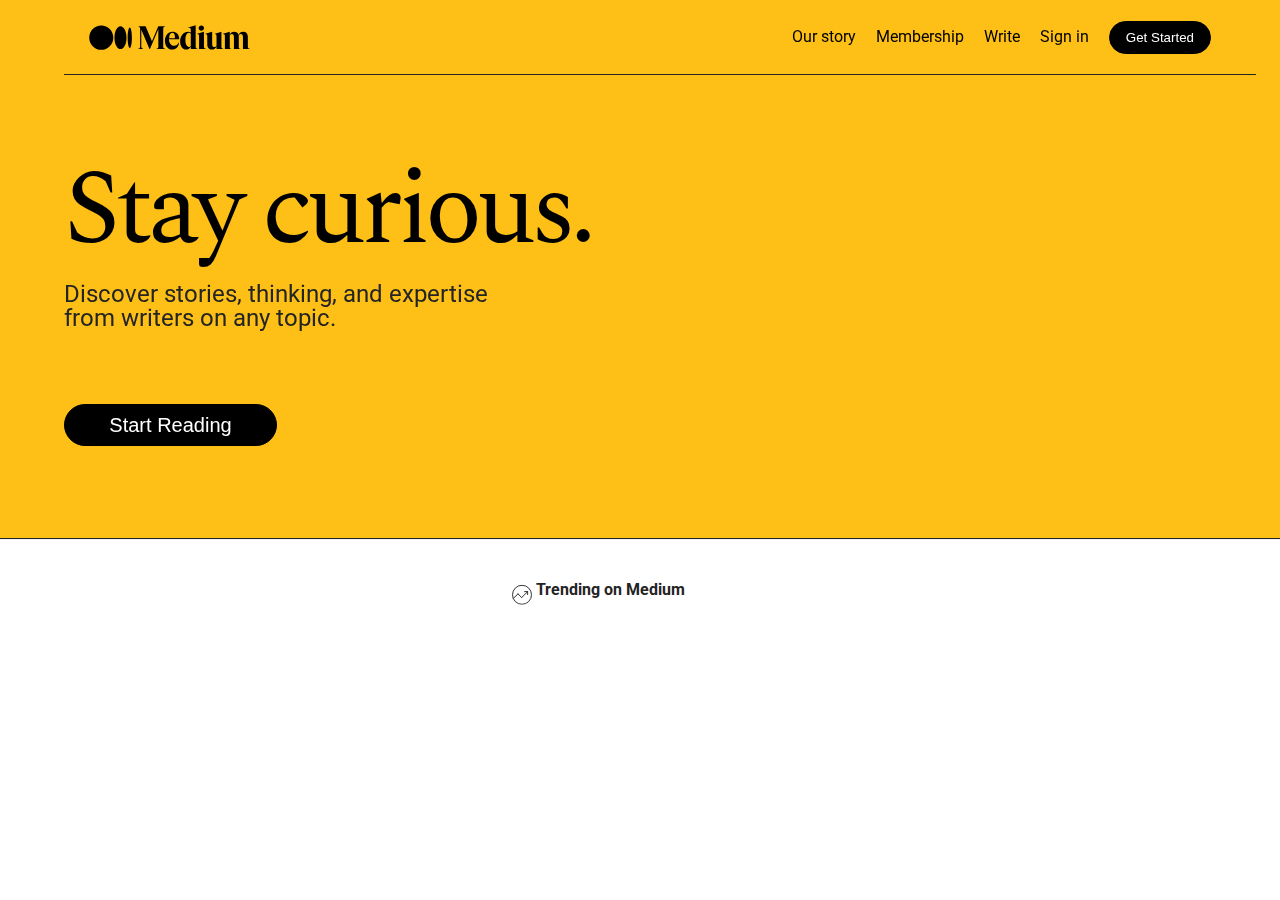
==== index.html @ 8b62f2e5 "first commit" ====
<!DOCTYPE html>
<html lang="en">
  <head>
    <meta charset="UTF-8" />
    <meta name="viewport" content="width=device-width, initial-scale=1.0" />
    <title>Medium. Where good ideas find you.</title>
    <meta
      data-rh="true"
      name="description"
      content="Medium is an open platform where readers find dynamic thinking, and where expert and undiscovered voices can share their writing on any topic."
    />
    <link rel="stylesheet" href="./base_di_partenza/assets/css/reset.css" />
    <link rel="preconnect" href="https://fonts.googleapis.com" />
    <link rel="preconnect" href="https://fonts.gstatic.com" crossorigin />
    <link
      href="https://fonts.googleapis.com/css2?family=Roboto:wght@100;300;400;700;900&family=Spectral:wght@300;400;700&display=swap"
      rel="stylesheet"
    />
    <link rel="stylesheet" href="./base_di_partenza/assets/css/style.css" />
  </head>
  <body>
    <!--Div per header e main -->
    <div class="yBg flex columnDirection">
      <!--Div per header-->
      <div class="bodyMargin">
        <div class="headerSpacing bodySpacing flex bordBottom sticky">
          <!--Div per logo-->
          <div>
            <img class="logoHeight" src="./base_di_partenza/assets/imgs/svg/logo.svg" alt="Medium logo" />
          </div>
          <div class="headerCenterSpacing"></div>
          <!--Div per navbar e bottone-->
          <div class="rowDirection endDirection alignCenter">
            <span><a href="#">Our story</a></span>
            <span><a href="#">Membership</a></span>
            <span><a href="#">Write</a></span>
            <span><a href="#">Sign in</a></span>
          </div>
          <div class="rowDirection endDirection alignCenter">
            <a href="#"><button>Get Started</button></a>
          </div>
        </div>
      </div>
      <!--Div per main-->
      <div class="bordBottom">
        <div class="bodyMargin">
          <div class="mainPart flex rowDirection mainBlockSize">
            <!--Div per blocco sx-->
            <div class="headercover"></div>
            <div>
              <h1 class="fontSpectral h1FS">Stay curious.</h1>
            </div>
            <span class="h3Span"
              ><h3 class="h3FS">Discover stories, thinking, and expertise from writers on any topic.</h3></span
            >
            <div><button class="mainButton">Start Reading</button></div>
            <!--Div per blocco Matrix-->
            <div class="matrix">
              <svg
                xmlns="http://www.w3.org/2000/svg"
                viewBox="0 0 585 462"
                width="585"
                height="462"
                preserveAspectRatio="xMidYMid meet"
                style="width: 100%; height: 100%; transform: translate3d(0px, 0px, 0px); content-visibility: visible"
              ></svg>
            </div>
          </div>
        </div>
      </div>
    </div>

    <!--Div per top articoli, lista articoli e footer aside-->
    <div class="flex columnDirection">
      <!--Div per top articoli-->
      <div class="lightBordBottom"></div>
      <div class="bodyMargin justifyCenter bodySpacing">
        <div class="trendingArticles">
          <div class="flex">
            <svg width="28" height="29" viewBox="0 0 28 29" fill="none" class="middleAlign">
              <path fill="#fff" d="M0 .8h28v28H0z"></path>
              <g opacity="0.8" clip-path="url(#trending_svg__clip0)">
                <path fill="#fff" d="M4 4.8h20v20H4z"></path>
                <circle cx="14" cy="14.79" r="9.5" stroke="#000"></circle>
                <path
                  d="M5.46 18.36l4.47-4.48M9.97 13.87l3.67 3.66M13.67 17.53l5.1-5.09M16.62 11.6h3M19.62 11.6v3"
                  stroke="#000"
                  stroke-linecap="round"
                ></path>
              </g>
              <defs>
                <clipPath id="trending_svg__clip0">
                  <path fill="#fff" transform="translate(4 4.8)" d="M0 0h20v20H0z"></path>
                </clipPath>
              </defs>
            </svg>
            <h4 class="middleAlign h4Trending">Trending on Medium</h4>
          </div>
          <!--Trending articles-->
          <div></div>
        </div>
      </div>
      <!--Div per lista articoli-->
      <div></div>
      <!--Div per footer aside-->
      <div></div>
    </div>
  </body>
</html>
---- base_di_partenza/assets/css/style.css ----
* {
  box-sizing: border-box;
}

body {
  font-family: "Roboto", sans-serif;
}

.fontSpectral {
  font-family: "Spectral", serif;
}

.flex {
  display: flex;
}

.yBg {
  background-color: #fec016;
}

.bordBottom {
  border-bottom: 1px solid #242424;
}

.lightBordBottom {
  border-bottom: 1px solid #f2f2f2;
}

.logoHeight {
  height: 25px;
}

.headerSpacing {
  height: 75px;
  padding: 25px;
}

.bodySpacing {
  max-width: 1192px;
  width: 100%;
}

.bodyMargin {
  padding: 0 64px;
}
.columnDirection {
  flex-direction: column;
}

.rowDirection {
  display: flex;
  flex-direction: row;
}

.justifyCenter {
  display: flex;
  justify-content: center;
}

.endDirection {
  justify-content: flex-end;
}

.alignCenter {
  align-items: center;
}

.headerCenterSpacing {
  flex: 1 0 auto;
}

a {
  text-decoration: none;
  display: inline-block;
  margin-right: 20px;
  color: black;
}

a:visited {
  text-decoration: none;
}

a:hover {
  cursor: pointer;
}

button {
  text-align: center;
  border-radius: 99em;
  border: 1px solid black;
  background-color: black;
  color: white;
  padding: 8px 16px;
}

button:hover {
  cursor: pointer;
}

.sticky {
  position: fixed;
  top: 0;
  width: 100%;
}

.mainPart {
  position: relative;
  overflow: hidden;
  display: block;
}

.headercover {
  height: 75px;
  display: block;
}

.matrix {
  position: absolute;
  right: 0;
}

.h1FS {
  font-size: 106px;
  line-height: 95px;
  letter-spacing: -0.05em;
  margin-block-start: 0.83em;
}

.h3FS {
  font-size: 24px;
  line-height: 24px;
  color: #242424;
  margin-block-start: 1em;
  margin-block-end: 1em;
}

.h3Span {
  width: 80%;
  margin-bottom: 50px;
  display: block;
}

.mainButton {
  font-size: 20px;
  width: 213px;
  padding: 8px 20px;
  line-height: 24px;
  text-align: center;
  text-decoration: none;
  border: 1px solid black;
  background-color: black;
  color: white;
  font-weight: 400;
}

.mainBlockSize {
  width: 550px;
  flex-direction: column;
  padding-bottom: 92px;
  display: flex;
}

.trendingArticles {
  padding-top: 40px;
  padding-bottom: 16px;
}

.h4Trending {
  letter-spacing: 0;
  font-weight: 700;
  font-size: 16px;
  color: #242424;
  line-height: 20px;
}

.middleAlign {
  vertical-align: middle;
}
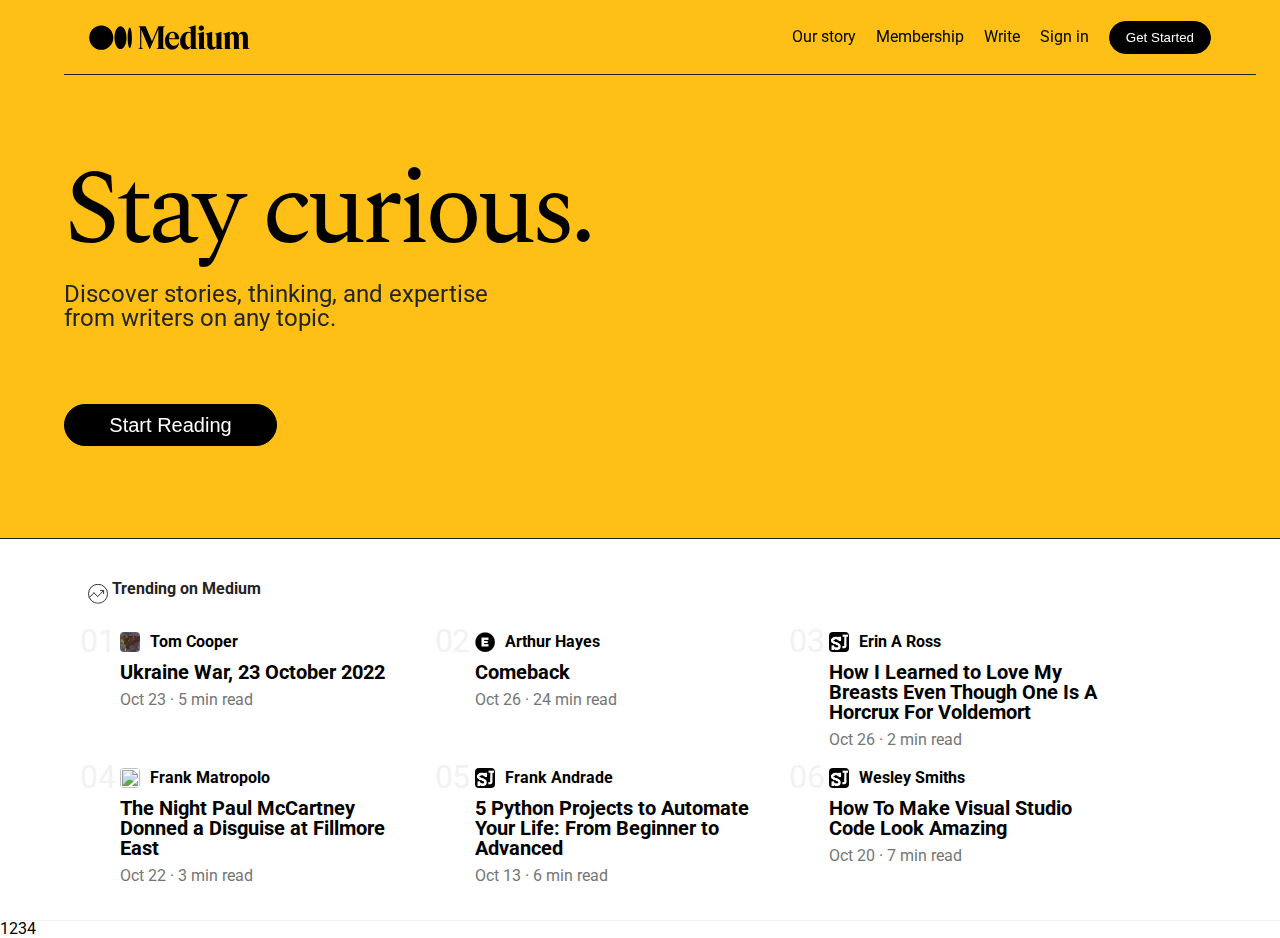
==== commit 7832f9f3: "Trending section" ====
--- a/index.html
+++ b/index.html
@@ -73,37 +73,183 @@
     <!--Div per top articoli, lista articoli e footer aside-->
     <div class="flex columnDirection">
       <!--Div per top articoli-->
-      <div class="lightBordBottom"></div>
-      <div class="bodyMargin justifyCenter bodySpacing">
-        <div class="trendingArticles">
-          <div class="flex">
-            <svg width="28" height="29" viewBox="0 0 28 29" fill="none" class="middleAlign">
-              <path fill="#fff" d="M0 .8h28v28H0z"></path>
-              <g opacity="0.8" clip-path="url(#trending_svg__clip0)">
-                <path fill="#fff" d="M4 4.8h20v20H4z"></path>
-                <circle cx="14" cy="14.79" r="9.5" stroke="#000"></circle>
-                <path
-                  d="M5.46 18.36l4.47-4.48M9.97 13.87l3.67 3.66M13.67 17.53l5.1-5.09M16.62 11.6h3M19.62 11.6v3"
-                  stroke="#000"
-                  stroke-linecap="round"
-                ></path>
-              </g>
-              <defs>
-                <clipPath id="trending_svg__clip0">
-                  <path fill="#fff" transform="translate(4 4.8)" d="M0 0h20v20H0z"></path>
-                </clipPath>
-              </defs>
-            </svg>
-            <h4 class="middleAlign h4Trending">Trending on Medium</h4>
-          </div>
-          <!--Trending articles-->
-          <div></div>
+      <div class="lightBordBottom">
+        <div class="bodyMargin justifyCenter bodySpacing">
+          <div class="trendingArticles">
+            <div class="flex">
+              <div class="rowDirection middleAlign">
+                <div class="trendingLogoMargin">
+                  <svg width="28" height="29" viewBox="0 0 28 29" fill="none">
+                    <path fill="#fff" d="M0 .8h28v28H0z"></path>
+                    <g opacity="0.8" clip-path="url(#trending_svg__clip0)">
+                      <path fill="#fff" d="M4 4.8h20v20H4z"></path>
+                      <circle cx="14" cy="14.79" r="9.5" stroke="#000"></circle>
+                      <path
+                        d="M5.46 18.36l4.47-4.48M9.97 13.87l3.67 3.66M13.67 17.53l5.1-5.09M16.62 11.6h3M19.62 11.6v3"
+                        stroke="#000"
+                        stroke-linecap="round"
+                      ></path>
+                    </g>
+                    <defs>
+                      <clipPath id="trending_svg__clip0">
+                        <path fill="#fff" transform="translate(4 4.8)" d="M0 0h20v20H0z"></path>
+                      </clipPath>
+                    </defs>
+                  </svg>
+                </div>
+                <div>
+                  <h4 class="middleAlign h4Trending">Trending on Medium</h4>
+                </div>
+              </div>
+            </div>
+            <!--Trending articles-->
+            <div class="flex">
+              <div class="rowDirection wrapArticles spaceBetDir">
+                <div class="mainArticleMaxWidth">
+                  <div class="mw">
+                    <div class="trendArtBord flex rowDirection">
+                      <div class="tad">
+                        <div class="snl">
+                          <span class="trendspannum">01</span>
+                        </div>
+                      </div>
+                      <div class="flex">
+                        <div class="columnDirection mw flex">
+                          <div class="flex middleItems">
+                            <img src="./base_di_partenza/assets/imgs/image01.jpeg" alt="" class="thumbnail" />
+                            <div class="username"><h6>Tom Cooper</h6></div>
+                          </div>
+                          <div class="mainTitleArticle">Ukraine War, 23 October 2022</div>
+                          <div class="dateOfRelease"><p>Oct 23 &#183; 5 min read</p></div>
+                        </div>
+                      </div>
+                    </div>
+                  </div>
+                </div>
+                <div class="mainArticleMaxWidth">
+                  <div class="mw">
+                    <div class="trendArtBord flex rowDirection">
+                      <div class="tad">
+                        <div class="snl">
+                          <span class="trendspannum">02</span>
+                        </div>
+                      </div>
+                      <div class="flex">
+                        <div class="columnDirection mw flex">
+                          <div class="flex middleItems">
+                            <img src="./base_di_partenza/assets/imgs/image02.png" alt="" class="thumbnail" />
+                            <div class="username"><h6>Arthur Hayes</h6></div>
+                          </div>
+                          <div class="mainTitleArticle">Comeback</div>
+                          <div class="dateOfRelease"><p>Oct 26 &#183; 24 min read</p></div>
+                        </div>
+                      </div>
+                    </div>
+                  </div>
+                </div>
+                <div class="mainArticleMaxWidth">
+                  <div class="mw">
+                    <div class="trendArtBord flex rowDirection">
+                      <div class="tad">
+                        <div class="snl">
+                          <span class="trendspannum">03</span>
+                        </div>
+                      </div>
+                      <div class="flex">
+                        <div class="columnDirection mw flex">
+                          <div class="flex middleItems">
+                            <img src="./base_di_partenza/assets/imgs/image03.jpeg" alt="" class="thumbnail" />
+                            <div class="username"><h6>Erin A Ross</h6></div>
+                          </div>
+                          <div class="mainTitleArticle">
+                            How I Learned to Love My Breasts Even Though One Is A Horcrux For Voldemort
+                          </div>
+                          <div class="dateOfRelease"><p>Oct 26 &#183; 2 min read</p></div>
+                        </div>
+                      </div>
+                    </div>
+                  </div>
+                </div>
+                <div class="mainArticleMaxWidth">
+                  <div class="mw">
+                    <div class="trendArtBord flex rowDirection">
+                      <div class="tad">
+                        <div class="snl">
+                          <span class="trendspannum">04</span>
+                        </div>
+                      </div>
+                      <div class="flex">
+                        <div class="columnDirection mw flex">
+                          <div class="flex middleItems">
+                            <img src="./base_di_partenza/assets/imgs/image04.jpeg" alt="" class="thumbnail" />
+                            <div class="username"><h6>Frank Matropolo</h6></div>
+                          </div>
+                          <div class="mainTitleArticle">
+                            The Night Paul McCartney Donned a Disguise at Fillmore East
+                          </div>
+                          <div class="dateOfRelease"><p>Oct 22 &#183; 3 min read</p></div>
+                        </div>
+                      </div>
+                    </div>
+                  </div>
+                </div>
+                <div class="mainArticleMaxWidth">
+                  <div class="mw">
+                    <div class="trendArtBord flex rowDirection">
+                      <div class="tad">
+                        <div class="snl">
+                          <span class="trendspannum">05</span>
+                        </div>
+                      </div>
+                      <div class="flex">
+                        <div class="columnDirection mw flex">
+                          <div class="flex middleItems">
+                            <img src="./base_di_partenza/assets/imgs/image03.jpeg" alt="" class="thumbnail" />
+                            <div class="username"><h6>Frank Andrade</h6></div>
+                          </div>
+                          <div class="mainTitleArticle">
+                            5 Python Projects to Automate Your Life: From Beginner to Advanced
+                          </div>
+                          <div class="dateOfRelease"><p>Oct 13 &#183; 6 min read</p></div>
+                        </div>
+                      </div>
+                    </div>
+                  </div>
+                </div>
+                <div class="mainArticleMaxWidth">
+                  <div class="mw">
+                    <div class="trendArtBord flex rowDirection">
+                      <div class="tad">
+                        <div class="snl">
+                          <span class="trendspannum">06</span>
+                        </div>
+                      </div>
+                      <div class="flex">
+                        <div class="columnDirection mw flex">
+                          <div class="flex middleItems">
+                            <img src="./base_di_partenza/assets/imgs/image03.jpeg" alt="" class="thumbnail" />
+                            <div class="username"><h6>Wesley Smiths</h6></div>
+                          </div>
+                          <div class="mainTitleArticle">How To Make Visual Studio Code Look Amazing</div>
+                          <div class="dateOfRelease"><p>Oct 20 &#183; 7 min read</p></div>
+                        </div>
+                      </div>
+                    </div>
+                  </div>
+                </div>
+              </div>
+            </div>
+          </div>
         </div>
       </div>
       <!--Div per lista articoli-->
-      <div></div>
-      <!--Div per footer aside-->
-      <div></div>
+      <div class="flex">
+        <div class="rowDirection">
+          <div>12</div>
+          <!--Div per footer aside-->
+          <div>34</div>
+        </div>
+      </div>
     </div>
   </body>
 </html>
--- a/base_di_partenza/assets/css/style.css
+++ b/base_di_partenza/assets/css/style.css
@@ -40,6 +40,51 @@
   width: 100%;
 }
 
+.mw {
+  width: 100%;
+}
+
+.trendArtBord {
+  padding-inline: 16px;
+  flex-grow: 0;
+}
+
+.tad {
+  margin-bottom: 24px;
+  align-items: flex-start;
+  display: flex;
+  height: 100%;
+  width: 40px;
+  margin-bottom: 24px;
+}
+
+.mw33 {
+  max-width: 33.33%;
+}
+
+.thumbnail {
+  width: 20px;
+  height: 20px;
+  border-radius: 4px;
+  vertical-align: middle;
+  aspect-ratio: 20 / 20;
+}
+
+.snl {
+  width: 40px;
+  flex: 0 0 auto;
+  position: relative;
+  top: -10px;
+  margin-right: 16px;
+}
+
+.trendspannum {
+  color: #f2f2f2;
+  letter-spacing: -0.014em;
+  line-height: 38px;
+  font-size: 32px;
+}
+
 .bodyMargin {
   padding: 0 64px;
 }
@@ -50,6 +95,10 @@
 .rowDirection {
   display: flex;
   flex-direction: row;
+}
+
+.spaceBetDir {
+  justify-content: space-between;
 }
 
 .justifyCenter {
@@ -176,3 +225,36 @@
 .middleAlign {
   vertical-align: middle;
 }
+.middleItems {
+  align-items: center;
+}
+
+.username {
+  margin-left: 10px;
+  font-weight: bold;
+}
+
+.mainTitleArticle {
+  font-weight: 700;
+  font-size: 20px;
+  margin-top: 10px;
+  margin-bottom: 10px;
+}
+
+.dateOfRelease {
+  color: #757575;
+}
+
+.wrapArticles {
+  flex-wrap: wrap;
+}
+
+.mainArticleMaxWidth {
+  width: 33.333%;
+  margin-bottom: 20px;
+}
+
+.trendingLogoMargin {
+  margin-left: 20px;
+  margin-block-end: 1.33em;
+}
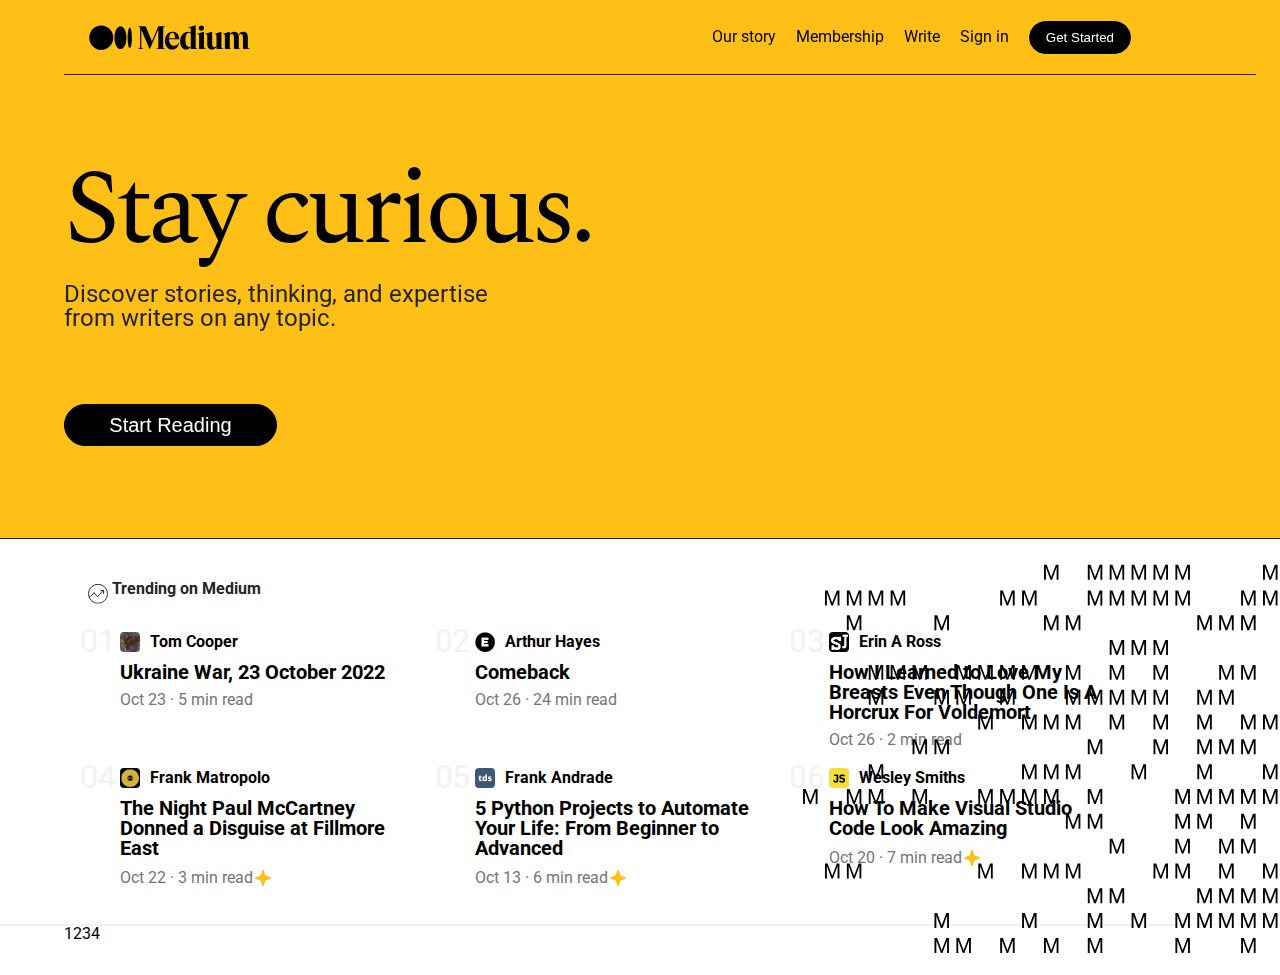
==== commit 1108de98: "upgrade" ====
--- a/index.html
+++ b/index.html
@@ -22,25 +22,28 @@
     <!--Div per header e main -->
     <div class="yBg flex columnDirection">
       <!--Div per header-->
-      <div class="bodyMargin">
-        <div class="headerSpacing bodySpacing flex bordBottom sticky">
+      <div class="bodyMargin flex">
+        <div class="headerSpacing bodySpacing flex bordBottom spaceBetDir sticky">
           <!--Div per logo-->
           <div>
             <img class="logoHeight" src="./base_di_partenza/assets/imgs/svg/logo.svg" alt="Medium logo" />
           </div>
-          <div class="headerCenterSpacing"></div>
+          <!--<div class="headerCenterSpacing"></div>-->
           <!--Div per navbar e bottone-->
-          <div class="rowDirection endDirection alignCenter">
-            <span><a href="#">Our story</a></span>
-            <span><a href="#">Membership</a></span>
-            <span><a href="#">Write</a></span>
-            <span><a href="#">Sign in</a></span>
-          </div>
-          <div class="rowDirection endDirection alignCenter">
-            <a href="#"><button>Get Started</button></a>
+          <div class="flex">
+            <div class="rowDirection endDirection alignCenter">
+              <span><a href="#">Our story</a></span>
+              <span><a href="#">Membership</a></span>
+              <span><a href="#">Write</a></span>
+              <span><a href="#">Sign in</a></span>
+            </div>
+            <div class="rowDirection endDirection alignCenter bmr">
+              <a href="#"><button>Get Started</button></a>
+            </div>
           </div>
         </div>
       </div>
+
       <!--Div per main-->
       <div class="bordBottom">
         <div class="bodyMargin">
@@ -54,17 +57,8031 @@
               ><h3 class="h3FS">Discover stories, thinking, and expertise from writers on any topic.</h3></span
             >
             <div><button class="mainButton">Start Reading</button></div>
-            <!--Div per blocco Matrix-->
-            <div class="matrix">
-              <svg
-                xmlns="http://www.w3.org/2000/svg"
-                viewBox="0 0 585 462"
-                width="585"
-                height="462"
-                preserveAspectRatio="xMidYMid meet"
-                style="width: 100%; height: 100%; transform: translate3d(0px, 0px, 0px); content-visibility: visible"
-              ></svg>
-            </div>
+          </div>
+          <!--Div per blocco Matrix-->
+          <div class="matrix">
+            <svg
+              xmlns="http://www.w3.org/2000/svg"
+              viewBox="0 0 585 462"
+              width="585"
+              height="462"
+              preserveAspectRatio="xMidYMid meet"
+              style="width: 100%; height: 100%; transform: translate3d(0px, 0px, 0px); content-visibility: visible"
+            >
+              <defs>
+                <clipPath id="__lottie_element_3372">
+                  <rect width="585" height="462" x="0" y="0"></rect>
+                </clipPath>
+              </defs>
+              <g clip-path="url(#__lottie_element_3372)">
+                <g
+                  fill="rgb(0,0,0)"
+                  font-size="22"
+                  font-family="Shne"
+                  font-style="normal"
+                  font-weight="normal"
+                  aria-label=" M M M M M M M M M M M M M M
+                    M M M M M M M M M M M M M M M M M M M M M
+                   M M M M M M M M M M M M M M M M M M M M M M M M M
+                    M M M M M M M M M M M M
+                    M M M M M M M M M M M M M M M M M M M
+                    M M M M M M M M M M M M M M M M M M M M M
+                    M M M M M M M M M M M M M M
+                   M M M M M M M M M M M M M M M M M
+                   M M M M M M M M M M M M M M M M M M M
+                    M M M M M M M M M M M M M M M M M M M M M M M
+                   M M M M M M M M M M M M
+                    M M M M M M M M M M M M
+                    M M M M M M M M M M M M M M M M M M M M M
+                    M M M M M M M M M M M
+                    M M M M M M M M M M M M M M M M M
+                    M M M M M M M M M M M M M M M M
+                   "
+                  transform="matrix(1,0,0,1,291,232)"
+                  opacity="1"
+                  style="display: block"
+                >
+                  <g
+                    stroke-linecap="butt"
+                    stroke-linejoin="round"
+                    stroke-miterlimit="4"
+                    transform="matrix(1,0,0,1,-33.238014221191406,-187.70428466796875)"
+                    opacity="0"
+                    style="display: inherit"
+                  >
+                    <g transform="scale(0.22,0.22)">
+                      <g style="display: none"></g>
+                    </g>
+                  </g>
+                  <g
+                    stroke-linecap="butt"
+                    stroke-linejoin="round"
+                    stroke-miterlimit="4"
+                    transform="matrix(1,0,0,1,-28.6619930267334,-187.70428466796875)"
+                    opacity="0"
+                    style="display: inherit"
+                  >
+                    <g transform="scale(0.22,0.22)">
+                      <g transform="matrix(1,0,0,1,0,0)" opacity="1" style="display: block">
+                        <path
+                          d=" M46.82899856567383,0 C46.82899856567383,0 68.98500061035156,-59.518001556396484 68.98500061035156,-59.518001556396484 C68.98500061035156,-59.518001556396484 68.98500061035156,0 68.98500061035156,0 C68.98500061035156,0 77.947998046875,0 77.947998046875,0 C77.947998046875,0 77.947998046875,-72.30799865722656 77.947998046875,-72.30799865722656 C77.947998046875,-72.30799865722656 65.15799713134766,-72.30799865722656 65.15799713134766,-72.30799865722656 C65.15799713134766,-72.30799865722656 43.10300064086914,-12.890999794006348 43.10300064086914,-12.890999794006348 C43.10300064086914,-12.890999794006348 21.14900016784668,-72.30799865722656 21.14900016784668,-72.30799865722656 C21.14900016784668,-72.30799865722656 7.955999851226807,-72.30799865722656 7.955999851226807,-72.30799865722656 C7.955999851226807,-72.30799865722656 7.955999851226807,0 7.955999851226807,0 C7.955999851226807,0 17.020000457763672,0 17.020000457763672,0 C17.020000457763672,0 17.020000457763672,-59.518001556396484 17.020000457763672,-59.518001556396484 C17.020000457763672,-59.518001556396484 39.07500076293945,0 39.07500076293945,0 C39.07500076293945,0 46.82899856567383,0 46.82899856567383,0z"
+                        ></path>
+                        <g opacity="1" transform="matrix(1,0,0,1,0,0)"></g>
+                      </g>
+                    </g>
+                  </g>
+                  <g
+                    stroke-linecap="butt"
+                    stroke-linejoin="round"
+                    stroke-miterlimit="4"
+                    transform="matrix(1,0,0,1,-9.940010070800781,-187.70428466796875)"
+                    opacity="0"
+                    style="display: inherit"
+                  >
+                    <g transform="scale(0.22,0.22)">
+                      <g style="display: none"></g>
+                    </g>
+                  </g>
+                  <g
+                    stroke-linecap="butt"
+                    stroke-linejoin="round"
+                    stroke-miterlimit="4"
+                    transform="matrix(1,0,0,1,-5.363988876342773,-187.70428466796875)"
+                    opacity="0"
+                    style="display: inherit"
+                  >
+                    <g transform="scale(0.22,0.22)">
+                      <g transform="matrix(1,0,0,1,0,0)" opacity="1" style="display: block">
+                        <path
+                          d=" M46.82899856567383,0 C46.82899856567383,0 68.98500061035156,-59.518001556396484 68.98500061035156,-59.518001556396484 C68.98500061035156,-59.518001556396484 68.98500061035156,0 68.98500061035156,0 C68.98500061035156,0 77.947998046875,0 77.947998046875,0 C77.947998046875,0 77.947998046875,-72.30799865722656 77.947998046875,-72.30799865722656 C77.947998046875,-72.30799865722656 65.15799713134766,-72.30799865722656 65.15799713134766,-72.30799865722656 C65.15799713134766,-72.30799865722656 43.10300064086914,-12.890999794006348 43.10300064086914,-12.890999794006348 C43.10300064086914,-12.890999794006348 21.14900016784668,-72.30799865722656 21.14900016784668,-72.30799865722656 C21.14900016784668,-72.30799865722656 7.955999851226807,-72.30799865722656 7.955999851226807,-72.30799865722656 C7.955999851226807,-72.30799865722656 7.955999851226807,0 7.955999851226807,0 C7.955999851226807,0 17.020000457763672,0 17.020000457763672,0 C17.020000457763672,0 17.020000457763672,-59.518001556396484 17.020000457763672,-59.518001556396484 C17.020000457763672,-59.518001556396484 39.07500076293945,0 39.07500076293945,0 C39.07500076293945,0 46.82899856567383,0 46.82899856567383,0z"
+                        ></path>
+                        <g opacity="1" transform="matrix(1,0,0,1,0,0)"></g>
+                      </g>
+                    </g>
+                  </g>
+                  <g
+                    stroke-linecap="butt"
+                    stroke-linejoin="round"
+                    stroke-miterlimit="4"
+                    transform="matrix(1,0,0,1,13.357994079589844,-187.70428466796875)"
+                    opacity="0"
+                    style="display: inherit"
+                  >
+                    <g transform="scale(0.22,0.22)">
+                      <g style="display: none"></g>
+                    </g>
+                  </g>
+                  <g
+                    stroke-linecap="butt"
+                    stroke-linejoin="round"
+                    stroke-miterlimit="4"
+                    transform="matrix(1,0,0,1,17.93400001525879,-187.70428466796875)"
+                    opacity="0"
+                    style="display: inherit"
+                  >
+                    <g transform="scale(0.22,0.22)">
+                      <g transform="matrix(1,0,0,1,0,0)" opacity="1" style="display: block">
+                        <path
+                          d=" M46.82899856567383,0 C46.82899856567383,0 68.98500061035156,-59.518001556396484 68.98500061035156,-59.518001556396484 C68.98500061035156,-59.518001556396484 68.98500061035156,0 68.98500061035156,0 C68.98500061035156,0 77.947998046875,0 77.947998046875,0 C77.947998046875,0 77.947998046875,-72.30799865722656 77.947998046875,-72.30799865722656 C77.947998046875,-72.30799865722656 65.15799713134766,-72.30799865722656 65.15799713134766,-72.30799865722656 C65.15799713134766,-72.30799865722656 43.10300064086914,-12.890999794006348 43.10300064086914,-12.890999794006348 C43.10300064086914,-12.890999794006348 21.14900016784668,-72.30799865722656 21.14900016784668,-72.30799865722656 C21.14900016784668,-72.30799865722656 7.955999851226807,-72.30799865722656 7.955999851226807,-72.30799865722656 C7.955999851226807,-72.30799865722656 7.955999851226807,0 7.955999851226807,0 C7.955999851226807,0 17.020000457763672,0 17.020000457763672,0 C17.020000457763672,0 17.020000457763672,-59.518001556396484 17.020000457763672,-59.518001556396484 C17.020000457763672,-59.518001556396484 39.07500076293945,0 39.07500076293945,0 C39.07500076293945,0 46.82899856567383,0 46.82899856567383,0z"
+                        ></path>
+                        <g opacity="1" transform="matrix(1,0,0,1,0,0)"></g>
+                      </g>
+                    </g>
+                  </g>
+                  <g
+                    stroke-linecap="butt"
+                    stroke-linejoin="round"
+                    stroke-miterlimit="4"
+                    transform="matrix(1,0,0,1,36.65599822998047,-187.70428466796875)"
+                    opacity="0"
+                    style="display: inherit"
+                  >
+                    <g transform="scale(0.22,0.22)">
+                      <g style="display: none"></g>
+                    </g>
+                  </g>
+                  <g
+                    stroke-linecap="butt"
+                    stroke-linejoin="round"
+                    stroke-miterlimit="4"
+                    transform="matrix(1,0,0,1,41.23198699951172,-187.70428466796875)"
+                    opacity="1"
+                    style="display: inherit"
+                  >
+                    <g transform="scale(0.22,0.22)">
+                      <g transform="matrix(1,0,0,1,0,0)" opacity="1" style="display: block">
+                        <path
+                          d=" M46.82899856567383,0 C46.82899856567383,0 68.98500061035156,-59.518001556396484 68.98500061035156,-59.518001556396484 C68.98500061035156,-59.518001556396484 68.98500061035156,0 68.98500061035156,0 C68.98500061035156,0 77.947998046875,0 77.947998046875,0 C77.947998046875,0 77.947998046875,-72.30799865722656 77.947998046875,-72.30799865722656 C77.947998046875,-72.30799865722656 65.15799713134766,-72.30799865722656 65.15799713134766,-72.30799865722656 C65.15799713134766,-72.30799865722656 43.10300064086914,-12.890999794006348 43.10300064086914,-12.890999794006348 C43.10300064086914,-12.890999794006348 21.14900016784668,-72.30799865722656 21.14900016784668,-72.30799865722656 C21.14900016784668,-72.30799865722656 7.955999851226807,-72.30799865722656 7.955999851226807,-72.30799865722656 C7.955999851226807,-72.30799865722656 7.955999851226807,0 7.955999851226807,0 C7.955999851226807,0 17.020000457763672,0 17.020000457763672,0 C17.020000457763672,0 17.020000457763672,-59.518001556396484 17.020000457763672,-59.518001556396484 C17.020000457763672,-59.518001556396484 39.07500076293945,0 39.07500076293945,0 C39.07500076293945,0 46.82899856567383,0 46.82899856567383,0z"
+                        ></path>
+                        <g opacity="1" transform="matrix(1,0,0,1,0,0)"></g>
+                      </g>
+                    </g>
+                  </g>
+                  <g
+                    stroke-linecap="butt"
+                    stroke-linejoin="round"
+                    stroke-miterlimit="4"
+                    transform="matrix(1,0,0,1,59.954002380371094,-187.70428466796875)"
+                    opacity="1"
+                    style="display: inherit"
+                  >
+                    <g transform="scale(0.22,0.22)">
+                      <g style="display: none"></g>
+                    </g>
+                  </g>
+                  <g
+                    stroke-linecap="butt"
+                    stroke-linejoin="round"
+                    stroke-miterlimit="4"
+                    transform="matrix(1,0,0,1,64.52999114990234,-187.70428466796875)"
+                    opacity="0"
+                    style="display: inherit"
+                  >
+                    <g transform="scale(0.22,0.22)">
+                      <g transform="matrix(1,0,0,1,0,0)" opacity="1" style="display: block">
+                        <path
+                          d=" M46.82899856567383,0 C46.82899856567383,0 68.98500061035156,-59.518001556396484 68.98500061035156,-59.518001556396484 C68.98500061035156,-59.518001556396484 68.98500061035156,0 68.98500061035156,0 C68.98500061035156,0 77.947998046875,0 77.947998046875,0 C77.947998046875,0 77.947998046875,-72.30799865722656 77.947998046875,-72.30799865722656 C77.947998046875,-72.30799865722656 65.15799713134766,-72.30799865722656 65.15799713134766,-72.30799865722656 C65.15799713134766,-72.30799865722656 43.10300064086914,-12.890999794006348 43.10300064086914,-12.890999794006348 C43.10300064086914,-12.890999794006348 21.14900016784668,-72.30799865722656 21.14900016784668,-72.30799865722656 C21.14900016784668,-72.30799865722656 7.955999851226807,-72.30799865722656 7.955999851226807,-72.30799865722656 C7.955999851226807,-72.30799865722656 7.955999851226807,0 7.955999851226807,0 C7.955999851226807,0 17.020000457763672,0 17.020000457763672,0 C17.020000457763672,0 17.020000457763672,-59.518001556396484 17.020000457763672,-59.518001556396484 C17.020000457763672,-59.518001556396484 39.07500076293945,0 39.07500076293945,0 C39.07500076293945,0 46.82899856567383,0 46.82899856567383,0z"
+                        ></path>
+                        <g opacity="1" transform="matrix(1,0,0,1,0,0)"></g>
+                      </g>
+                    </g>
+                  </g>
+                  <g
+                    stroke-linecap="butt"
+                    stroke-linejoin="round"
+                    stroke-miterlimit="4"
+                    transform="matrix(1,0,0,1,83.25200653076172,-187.70428466796875)"
+                    opacity="0"
+                    style="display: inherit"
+                  >
+                    <g transform="scale(0.22,0.22)">
+                      <g style="display: none"></g>
+                    </g>
+                  </g>
+                  <g
+                    stroke-linecap="butt"
+                    stroke-linejoin="round"
+                    stroke-miterlimit="4"
+                    transform="matrix(1,0,0,1,87.82799530029297,-187.70428466796875)"
+                    opacity="1"
+                    style="display: inherit"
+                  >
+                    <g transform="scale(0.22,0.22)">
+                      <g transform="matrix(1,0,0,1,0,0)" opacity="1" style="display: block">
+                        <path
+                          d=" M46.82899856567383,0 C46.82899856567383,0 68.98500061035156,-59.518001556396484 68.98500061035156,-59.518001556396484 C68.98500061035156,-59.518001556396484 68.98500061035156,0 68.98500061035156,0 C68.98500061035156,0 77.947998046875,0 77.947998046875,0 C77.947998046875,0 77.947998046875,-72.30799865722656 77.947998046875,-72.30799865722656 C77.947998046875,-72.30799865722656 65.15799713134766,-72.30799865722656 65.15799713134766,-72.30799865722656 C65.15799713134766,-72.30799865722656 43.10300064086914,-12.890999794006348 43.10300064086914,-12.890999794006348 C43.10300064086914,-12.890999794006348 21.14900016784668,-72.30799865722656 21.14900016784668,-72.30799865722656 C21.14900016784668,-72.30799865722656 7.955999851226807,-72.30799865722656 7.955999851226807,-72.30799865722656 C7.955999851226807,-72.30799865722656 7.955999851226807,0 7.955999851226807,0 C7.955999851226807,0 17.020000457763672,0 17.020000457763672,0 C17.020000457763672,0 17.020000457763672,-59.518001556396484 17.020000457763672,-59.518001556396484 C17.020000457763672,-59.518001556396484 39.07500076293945,0 39.07500076293945,0 C39.07500076293945,0 46.82899856567383,0 46.82899856567383,0z"
+                        ></path>
+                        <g opacity="1" transform="matrix(1,0,0,1,0,0)"></g>
+                      </g>
+                    </g>
+                  </g>
+                  <g
+                    stroke-linecap="butt"
+                    stroke-linejoin="round"
+                    stroke-miterlimit="4"
+                    transform="matrix(1,0,0,1,106.54999542236328,-187.70428466796875)"
+                    opacity="1"
+                    style="display: inherit"
+                  >
+                    <g transform="scale(0.22,0.22)">
+                      <g style="display: none"></g>
+                    </g>
+                  </g>
+                  <g
+                    stroke-linecap="butt"
+                    stroke-linejoin="round"
+                    stroke-miterlimit="4"
+                    transform="matrix(1,0,0,1,111.1259994506836,-187.70428466796875)"
+                    opacity="1"
+                    style="display: inherit"
+                  >
+                    <g transform="scale(0.22,0.22)">
+                      <g transform="matrix(1,0,0,1,0,0)" opacity="1" style="display: block">
+                        <path
+                          d=" M46.82899856567383,0 C46.82899856567383,0 68.98500061035156,-59.518001556396484 68.98500061035156,-59.518001556396484 C68.98500061035156,-59.518001556396484 68.98500061035156,0 68.98500061035156,0 C68.98500061035156,0 77.947998046875,0 77.947998046875,0 C77.947998046875,0 77.947998046875,-72.30799865722656 77.947998046875,-72.30799865722656 C77.947998046875,-72.30799865722656 65.15799713134766,-72.30799865722656 65.15799713134766,-72.30799865722656 C65.15799713134766,-72.30799865722656 43.10300064086914,-12.890999794006348 43.10300064086914,-12.890999794006348 C43.10300064086914,-12.890999794006348 21.14900016784668,-72.30799865722656 21.14900016784668,-72.30799865722656 C21.14900016784668,-72.30799865722656 7.955999851226807,-72.30799865722656 7.955999851226807,-72.30799865722656 C7.955999851226807,-72.30799865722656 7.955999851226807,0 7.955999851226807,0 C7.955999851226807,0 17.020000457763672,0 17.020000457763672,0 C17.020000457763672,0 17.020000457763672,-59.518001556396484 17.020000457763672,-59.518001556396484 C17.020000457763672,-59.518001556396484 39.07500076293945,0 39.07500076293945,0 C39.07500076293945,0 46.82899856567383,0 46.82899856567383,0z"
+                        ></path>
+                        <g opacity="1" transform="matrix(1,0,0,1,0,0)"></g>
+                      </g>
+                    </g>
+                  </g>
+                  <g
+                    stroke-linecap="butt"
+                    stroke-linejoin="round"
+                    stroke-miterlimit="4"
+                    transform="matrix(1,0,0,1,129.84800720214844,-187.70428466796875)"
+                    opacity="0"
+                    style="display: inherit"
+                  >
+                    <g transform="scale(0.22,0.22)">
+                      <g style="display: none"></g>
+                    </g>
+                  </g>
+                  <g
+                    stroke-linecap="butt"
+                    stroke-linejoin="round"
+                    stroke-miterlimit="4"
+                    transform="matrix(1,0,0,1,134.42401123046875,-187.70428466796875)"
+                    opacity="1"
+                    style="display: inherit"
+                  >
+                    <g transform="scale(0.22,0.22)">
+                      <g transform="matrix(1,0,0,1,0,0)" opacity="1" style="display: block">
+                        <path
+                          d=" M46.82899856567383,0 C46.82899856567383,0 68.98500061035156,-59.518001556396484 68.98500061035156,-59.518001556396484 C68.98500061035156,-59.518001556396484 68.98500061035156,0 68.98500061035156,0 C68.98500061035156,0 77.947998046875,0 77.947998046875,0 C77.947998046875,0 77.947998046875,-72.30799865722656 77.947998046875,-72.30799865722656 C77.947998046875,-72.30799865722656 65.15799713134766,-72.30799865722656 65.15799713134766,-72.30799865722656 C65.15799713134766,-72.30799865722656 43.10300064086914,-12.890999794006348 43.10300064086914,-12.890999794006348 C43.10300064086914,-12.890999794006348 21.14900016784668,-72.30799865722656 21.14900016784668,-72.30799865722656 C21.14900016784668,-72.30799865722656 7.955999851226807,-72.30799865722656 7.955999851226807,-72.30799865722656 C7.955999851226807,-72.30799865722656 7.955999851226807,0 7.955999851226807,0 C7.955999851226807,0 17.020000457763672,0 17.020000457763672,0 C17.020000457763672,0 17.020000457763672,-59.518001556396484 17.020000457763672,-59.518001556396484 C17.020000457763672,-59.518001556396484 39.07500076293945,0 39.07500076293945,0 C39.07500076293945,0 46.82899856567383,0 46.82899856567383,0z"
+                        ></path>
+                        <g opacity="1" transform="matrix(1,0,0,1,0,0)"></g>
+                      </g>
+                    </g>
+                  </g>
+                  <g
+                    stroke-linecap="butt"
+                    stroke-linejoin="round"
+                    stroke-miterlimit="4"
+                    transform="matrix(1,0,0,1,153.14599609375,-187.70428466796875)"
+                    opacity="1"
+                    style="display: inherit"
+                  >
+                    <g transform="scale(0.22,0.22)">
+                      <g style="display: none"></g>
+                    </g>
+                  </g>
+                  <g
+                    stroke-linecap="butt"
+                    stroke-linejoin="round"
+                    stroke-miterlimit="4"
+                    transform="matrix(1,0,0,1,157.72198486328125,-187.70428466796875)"
+                    opacity="1"
+                    style="display: inherit"
+                  >
+                    <g transform="scale(0.22,0.22)">
+                      <g transform="matrix(1,0,0,1,0,0)" opacity="1" style="display: block">
+                        <path
+                          d=" M46.82899856567383,0 C46.82899856567383,0 68.98500061035156,-59.518001556396484 68.98500061035156,-59.518001556396484 C68.98500061035156,-59.518001556396484 68.98500061035156,0 68.98500061035156,0 C68.98500061035156,0 77.947998046875,0 77.947998046875,0 C77.947998046875,0 77.947998046875,-72.30799865722656 77.947998046875,-72.30799865722656 C77.947998046875,-72.30799865722656 65.15799713134766,-72.30799865722656 65.15799713134766,-72.30799865722656 C65.15799713134766,-72.30799865722656 43.10300064086914,-12.890999794006348 43.10300064086914,-12.890999794006348 C43.10300064086914,-12.890999794006348 21.14900016784668,-72.30799865722656 21.14900016784668,-72.30799865722656 C21.14900016784668,-72.30799865722656 7.955999851226807,-72.30799865722656 7.955999851226807,-72.30799865722656 C7.955999851226807,-72.30799865722656 7.955999851226807,0 7.955999851226807,0 C7.955999851226807,0 17.020000457763672,0 17.020000457763672,0 C17.020000457763672,0 17.020000457763672,-59.518001556396484 17.020000457763672,-59.518001556396484 C17.020000457763672,-59.518001556396484 39.07500076293945,0 39.07500076293945,0 C39.07500076293945,0 46.82899856567383,0 46.82899856567383,0z"
+                        ></path>
+                        <g opacity="1" transform="matrix(1,0,0,1,0,0)"></g>
+                      </g>
+                    </g>
+                  </g>
+                  <g
+                    stroke-linecap="butt"
+                    stroke-linejoin="round"
+                    stroke-miterlimit="4"
+                    transform="matrix(1,0,0,1,176.44398498535156,-187.70428466796875)"
+                    opacity="1"
+                    style="display: inherit"
+                  >
+                    <g transform="scale(0.22,0.22)">
+                      <g style="display: none"></g>
+                    </g>
+                  </g>
+                  <g
+                    stroke-linecap="butt"
+                    stroke-linejoin="round"
+                    stroke-miterlimit="4"
+                    transform="matrix(1,0,0,1,181.01998901367188,-187.70428466796875)"
+                    opacity="1"
+                    style="display: inherit"
+                  >
+                    <g transform="scale(0.22,0.22)">
+                      <g transform="matrix(1,0,0,1,0,0)" opacity="1" style="display: block">
+                        <path
+                          d=" M46.82899856567383,0 C46.82899856567383,0 68.98500061035156,-59.518001556396484 68.98500061035156,-59.518001556396484 C68.98500061035156,-59.518001556396484 68.98500061035156,0 68.98500061035156,0 C68.98500061035156,0 77.947998046875,0 77.947998046875,0 C77.947998046875,0 77.947998046875,-72.30799865722656 77.947998046875,-72.30799865722656 C77.947998046875,-72.30799865722656 65.15799713134766,-72.30799865722656 65.15799713134766,-72.30799865722656 C65.15799713134766,-72.30799865722656 43.10300064086914,-12.890999794006348 43.10300064086914,-12.890999794006348 C43.10300064086914,-12.890999794006348 21.14900016784668,-72.30799865722656 21.14900016784668,-72.30799865722656 C21.14900016784668,-72.30799865722656 7.955999851226807,-72.30799865722656 7.955999851226807,-72.30799865722656 C7.955999851226807,-72.30799865722656 7.955999851226807,0 7.955999851226807,0 C7.955999851226807,0 17.020000457763672,0 17.020000457763672,0 C17.020000457763672,0 17.020000457763672,-59.518001556396484 17.020000457763672,-59.518001556396484 C17.020000457763672,-59.518001556396484 39.07500076293945,0 39.07500076293945,0 C39.07500076293945,0 46.82899856567383,0 46.82899856567383,0z"
+                        ></path>
+                        <g opacity="1" transform="matrix(1,0,0,1,0,0)"></g>
+                      </g>
+                    </g>
+                  </g>
+                  <g
+                    stroke-linecap="butt"
+                    stroke-linejoin="round"
+                    stroke-miterlimit="4"
+                    transform="matrix(1,0,0,1,199.7419891357422,-187.70428466796875)"
+                    opacity="0"
+                    style="display: inherit"
+                  >
+                    <g transform="scale(0.22,0.22)">
+                      <g style="display: none"></g>
+                    </g>
+                  </g>
+                  <g
+                    stroke-linecap="butt"
+                    stroke-linejoin="round"
+                    stroke-miterlimit="4"
+                    transform="matrix(1,0,0,1,204.3179931640625,-187.70428466796875)"
+                    opacity="0"
+                    style="display: inherit"
+                  >
+                    <g transform="scale(0.22,0.22)">
+                      <g transform="matrix(1,0,0,1,0,0)" opacity="1" style="display: block">
+                        <path
+                          d=" M46.82899856567383,0 C46.82899856567383,0 68.98500061035156,-59.518001556396484 68.98500061035156,-59.518001556396484 C68.98500061035156,-59.518001556396484 68.98500061035156,0 68.98500061035156,0 C68.98500061035156,0 77.947998046875,0 77.947998046875,0 C77.947998046875,0 77.947998046875,-72.30799865722656 77.947998046875,-72.30799865722656 C77.947998046875,-72.30799865722656 65.15799713134766,-72.30799865722656 65.15799713134766,-72.30799865722656 C65.15799713134766,-72.30799865722656 43.10300064086914,-12.890999794006348 43.10300064086914,-12.890999794006348 C43.10300064086914,-12.890999794006348 21.14900016784668,-72.30799865722656 21.14900016784668,-72.30799865722656 C21.14900016784668,-72.30799865722656 7.955999851226807,-72.30799865722656 7.955999851226807,-72.30799865722656 C7.955999851226807,-72.30799865722656 7.955999851226807,0 7.955999851226807,0 C7.955999851226807,0 17.020000457763672,0 17.020000457763672,0 C17.020000457763672,0 17.020000457763672,-59.518001556396484 17.020000457763672,-59.518001556396484 C17.020000457763672,-59.518001556396484 39.07500076293945,0 39.07500076293945,0 C39.07500076293945,0 46.82899856567383,0 46.82899856567383,0z"
+                        ></path>
+                        <g opacity="1" transform="matrix(1,0,0,1,0,0)"></g>
+                      </g>
+                    </g>
+                  </g>
+                  <g
+                    stroke-linecap="butt"
+                    stroke-linejoin="round"
+                    stroke-miterlimit="4"
+                    transform="matrix(1,0,0,1,223.0399932861328,-187.70428466796875)"
+                    opacity="0"
+                    style="display: inherit"
+                  >
+                    <g transform="scale(0.22,0.22)">
+                      <g style="display: none"></g>
+                    </g>
+                  </g>
+                  <g
+                    stroke-linecap="butt"
+                    stroke-linejoin="round"
+                    stroke-miterlimit="4"
+                    transform="matrix(1,0,0,1,227.61599731445312,-187.70428466796875)"
+                    opacity="0"
+                    style="display: inherit"
+                  >
+                    <g transform="scale(0.22,0.22)">
+                      <g transform="matrix(1,0,0,1,0,0)" opacity="1" style="display: block">
+                        <path
+                          d=" M46.82899856567383,0 C46.82899856567383,0 68.98500061035156,-59.518001556396484 68.98500061035156,-59.518001556396484 C68.98500061035156,-59.518001556396484 68.98500061035156,0 68.98500061035156,0 C68.98500061035156,0 77.947998046875,0 77.947998046875,0 C77.947998046875,0 77.947998046875,-72.30799865722656 77.947998046875,-72.30799865722656 C77.947998046875,-72.30799865722656 65.15799713134766,-72.30799865722656 65.15799713134766,-72.30799865722656 C65.15799713134766,-72.30799865722656 43.10300064086914,-12.890999794006348 43.10300064086914,-12.890999794006348 C43.10300064086914,-12.890999794006348 21.14900016784668,-72.30799865722656 21.14900016784668,-72.30799865722656 C21.14900016784668,-72.30799865722656 7.955999851226807,-72.30799865722656 7.955999851226807,-72.30799865722656 C7.955999851226807,-72.30799865722656 7.955999851226807,0 7.955999851226807,0 C7.955999851226807,0 17.020000457763672,0 17.020000457763672,0 C17.020000457763672,0 17.020000457763672,-59.518001556396484 17.020000457763672,-59.518001556396484 C17.020000457763672,-59.518001556396484 39.07500076293945,0 39.07500076293945,0 C39.07500076293945,0 46.82899856567383,0 46.82899856567383,0z"
+                        ></path>
+                        <g opacity="1" transform="matrix(1,0,0,1,0,0)"></g>
+                      </g>
+                    </g>
+                  </g>
+                  <g
+                    stroke-linecap="butt"
+                    stroke-linejoin="round"
+                    stroke-miterlimit="4"
+                    transform="matrix(1,0,0,1,246.33799743652344,-187.70428466796875)"
+                    opacity="1"
+                    style="display: inherit"
+                  >
+                    <g transform="scale(0.22,0.22)">
+                      <g style="display: none"></g>
+                    </g>
+                  </g>
+                  <g
+                    stroke-linecap="butt"
+                    stroke-linejoin="round"
+                    stroke-miterlimit="4"
+                    transform="matrix(1,0,0,1,250.9139862060547,-187.70428466796875)"
+                    opacity="0"
+                    style="display: inherit"
+                  >
+                    <g transform="scale(0.22,0.22)">
+                      <g transform="matrix(1,0,0,1,0,0)" opacity="1" style="display: block">
+                        <path
+                          d=" M46.82899856567383,0 C46.82899856567383,0 68.98500061035156,-59.518001556396484 68.98500061035156,-59.518001556396484 C68.98500061035156,-59.518001556396484 68.98500061035156,0 68.98500061035156,0 C68.98500061035156,0 77.947998046875,0 77.947998046875,0 C77.947998046875,0 77.947998046875,-72.30799865722656 77.947998046875,-72.30799865722656 C77.947998046875,-72.30799865722656 65.15799713134766,-72.30799865722656 65.15799713134766,-72.30799865722656 C65.15799713134766,-72.30799865722656 43.10300064086914,-12.890999794006348 43.10300064086914,-12.890999794006348 C43.10300064086914,-12.890999794006348 21.14900016784668,-72.30799865722656 21.14900016784668,-72.30799865722656 C21.14900016784668,-72.30799865722656 7.955999851226807,-72.30799865722656 7.955999851226807,-72.30799865722656 C7.955999851226807,-72.30799865722656 7.955999851226807,0 7.955999851226807,0 C7.955999851226807,0 17.020000457763672,0 17.020000457763672,0 C17.020000457763672,0 17.020000457763672,-59.518001556396484 17.020000457763672,-59.518001556396484 C17.020000457763672,-59.518001556396484 39.07500076293945,0 39.07500076293945,0 C39.07500076293945,0 46.82899856567383,0 46.82899856567383,0z"
+                        ></path>
+                        <g opacity="1" transform="matrix(1,0,0,1,0,0)"></g>
+                      </g>
+                    </g>
+                  </g>
+                  <g
+                    stroke-linecap="butt"
+                    stroke-linejoin="round"
+                    stroke-miterlimit="4"
+                    transform="matrix(1,0,0,1,269.6360168457031,-187.70428466796875)"
+                    opacity="0"
+                    style="display: inherit"
+                  >
+                    <g transform="scale(0.22,0.22)">
+                      <g style="display: none"></g>
+                    </g>
+                  </g>
+                  <g
+                    stroke-linecap="butt"
+                    stroke-linejoin="round"
+                    stroke-miterlimit="4"
+                    transform="matrix(1,0,0,1,274.2120056152344,-187.70428466796875)"
+                    opacity="1"
+                    style="display: inherit"
+                  >
+                    <g transform="scale(0.22,0.22)">
+                      <g transform="matrix(1,0,0,1,0,0)" opacity="1" style="display: block">
+                        <path
+                          d=" M46.82899856567383,0 C46.82899856567383,0 68.98500061035156,-59.518001556396484 68.98500061035156,-59.518001556396484 C68.98500061035156,-59.518001556396484 68.98500061035156,0 68.98500061035156,0 C68.98500061035156,0 77.947998046875,0 77.947998046875,0 C77.947998046875,0 77.947998046875,-72.30799865722656 77.947998046875,-72.30799865722656 C77.947998046875,-72.30799865722656 65.15799713134766,-72.30799865722656 65.15799713134766,-72.30799865722656 C65.15799713134766,-72.30799865722656 43.10300064086914,-12.890999794006348 43.10300064086914,-12.890999794006348 C43.10300064086914,-12.890999794006348 21.14900016784668,-72.30799865722656 21.14900016784668,-72.30799865722656 C21.14900016784668,-72.30799865722656 7.955999851226807,-72.30799865722656 7.955999851226807,-72.30799865722656 C7.955999851226807,-72.30799865722656 7.955999851226807,0 7.955999851226807,0 C7.955999851226807,0 17.020000457763672,0 17.020000457763672,0 C17.020000457763672,0 17.020000457763672,-59.518001556396484 17.020000457763672,-59.518001556396484 C17.020000457763672,-59.518001556396484 39.07500076293945,0 39.07500076293945,0 C39.07500076293945,0 46.82899856567383,0 46.82899856567383,0z"
+                        ></path>
+                        <g opacity="1" transform="matrix(1,0,0,1,0,0)"></g>
+                      </g>
+                    </g>
+                  </g>
+                  <g stroke-linecap="butt" stroke-linejoin="round" stroke-miterlimit="4" style="display: inherit">
+                    <g transform="scale(0.22,0.22)">
+                      <g style="display: none"></g>
+                    </g>
+                  </g>
+                  <g
+                    stroke-linecap="butt"
+                    stroke-linejoin="round"
+                    stroke-miterlimit="4"
+                    transform="matrix(1,0,0,1,-196.3240203857422,-160.30429077148438)"
+                    opacity="1"
+                    style="display: inherit"
+                  >
+                    <g transform="scale(0.22,0.22)">
+                      <g style="display: none"></g>
+                    </g>
+                  </g>
+                  <g
+                    stroke-linecap="butt"
+                    stroke-linejoin="round"
+                    stroke-miterlimit="4"
+                    transform="matrix(1,0,0,1,-191.7480010986328,-160.30429077148438)"
+                    opacity="1"
+                    style="display: inherit"
+                  >
+                    <g transform="scale(0.22,0.22)">
+                      <g transform="matrix(1,0,0,1,0,0)" opacity="1" style="display: block">
+                        <path
+                          d=" M46.82899856567383,0 C46.82899856567383,0 68.98500061035156,-59.518001556396484 68.98500061035156,-59.518001556396484 C68.98500061035156,-59.518001556396484 68.98500061035156,0 68.98500061035156,0 C68.98500061035156,0 77.947998046875,0 77.947998046875,0 C77.947998046875,0 77.947998046875,-72.30799865722656 77.947998046875,-72.30799865722656 C77.947998046875,-72.30799865722656 65.15799713134766,-72.30799865722656 65.15799713134766,-72.30799865722656 C65.15799713134766,-72.30799865722656 43.10300064086914,-12.890999794006348 43.10300064086914,-12.890999794006348 C43.10300064086914,-12.890999794006348 21.14900016784668,-72.30799865722656 21.14900016784668,-72.30799865722656 C21.14900016784668,-72.30799865722656 7.955999851226807,-72.30799865722656 7.955999851226807,-72.30799865722656 C7.955999851226807,-72.30799865722656 7.955999851226807,0 7.955999851226807,0 C7.955999851226807,0 17.020000457763672,0 17.020000457763672,0 C17.020000457763672,0 17.020000457763672,-59.518001556396484 17.020000457763672,-59.518001556396484 C17.020000457763672,-59.518001556396484 39.07500076293945,0 39.07500076293945,0 C39.07500076293945,0 46.82899856567383,0 46.82899856567383,0z"
+                        ></path>
+                        <g opacity="1" transform="matrix(1,0,0,1,0,0)"></g>
+                      </g>
+                    </g>
+                  </g>
+                  <g
+                    stroke-linecap="butt"
+                    stroke-linejoin="round"
+                    stroke-miterlimit="4"
+                    transform="matrix(1,0,0,1,-173.02601623535156,-160.30429077148438)"
+                    opacity="1"
+                    style="display: inherit"
+                  >
+                    <g transform="scale(0.22,0.22)">
+                      <g style="display: none"></g>
+                    </g>
+                  </g>
+                  <g
+                    stroke-linecap="butt"
+                    stroke-linejoin="round"
+                    stroke-miterlimit="4"
+                    transform="matrix(1,0,0,1,-168.4499969482422,-160.30429077148438)"
+                    opacity="1"
+                    style="display: inherit"
+                  >
+                    <g transform="scale(0.22,0.22)">
+                      <g transform="matrix(1,0,0,1,0,0)" opacity="1" style="display: block">
+                        <path
+                          d=" M46.82899856567383,0 C46.82899856567383,0 68.98500061035156,-59.518001556396484 68.98500061035156,-59.518001556396484 C68.98500061035156,-59.518001556396484 68.98500061035156,0 68.98500061035156,0 C68.98500061035156,0 77.947998046875,0 77.947998046875,0 C77.947998046875,0 77.947998046875,-72.30799865722656 77.947998046875,-72.30799865722656 C77.947998046875,-72.30799865722656 65.15799713134766,-72.30799865722656 65.15799713134766,-72.30799865722656 C65.15799713134766,-72.30799865722656 43.10300064086914,-12.890999794006348 43.10300064086914,-12.890999794006348 C43.10300064086914,-12.890999794006348 21.14900016784668,-72.30799865722656 21.14900016784668,-72.30799865722656 C21.14900016784668,-72.30799865722656 7.955999851226807,-72.30799865722656 7.955999851226807,-72.30799865722656 C7.955999851226807,-72.30799865722656 7.955999851226807,0 7.955999851226807,0 C7.955999851226807,0 17.020000457763672,0 17.020000457763672,0 C17.020000457763672,0 17.020000457763672,-59.518001556396484 17.020000457763672,-59.518001556396484 C17.020000457763672,-59.518001556396484 39.07500076293945,0 39.07500076293945,0 C39.07500076293945,0 46.82899856567383,0 46.82899856567383,0z"
+                        ></path>
+                        <g opacity="1" transform="matrix(1,0,0,1,0,0)"></g>
+                      </g>
+                    </g>
+                  </g>
+                  <g
+                    stroke-linecap="butt"
+                    stroke-linejoin="round"
+                    stroke-miterlimit="4"
+                    transform="matrix(1,0,0,1,-149.72801208496094,-160.30429077148438)"
+                    opacity="0"
+                    style="display: inherit"
+                  >
+                    <g transform="scale(0.22,0.22)">
+                      <g style="display: none"></g>
+                    </g>
+                  </g>
+                  <g
+                    stroke-linecap="butt"
+                    stroke-linejoin="round"
+                    stroke-miterlimit="4"
+                    transform="matrix(1,0,0,1,-145.15200805664062,-160.30429077148438)"
+                    opacity="1"
+                    style="display: inherit"
+                  >
+                    <g transform="scale(0.22,0.22)">
+                      <g transform="matrix(1,0,0,1,0,0)" opacity="1" style="display: block">
+                        <path
+                          d=" M46.82899856567383,0 C46.82899856567383,0 68.98500061035156,-59.518001556396484 68.98500061035156,-59.518001556396484 C68.98500061035156,-59.518001556396484 68.98500061035156,0 68.98500061035156,0 C68.98500061035156,0 77.947998046875,0 77.947998046875,0 C77.947998046875,0 77.947998046875,-72.30799865722656 77.947998046875,-72.30799865722656 C77.947998046875,-72.30799865722656 65.15799713134766,-72.30799865722656 65.15799713134766,-72.30799865722656 C65.15799713134766,-72.30799865722656 43.10300064086914,-12.890999794006348 43.10300064086914,-12.890999794006348 C43.10300064086914,-12.890999794006348 21.14900016784668,-72.30799865722656 21.14900016784668,-72.30799865722656 C21.14900016784668,-72.30799865722656 7.955999851226807,-72.30799865722656 7.955999851226807,-72.30799865722656 C7.955999851226807,-72.30799865722656 7.955999851226807,0 7.955999851226807,0 C7.955999851226807,0 17.020000457763672,0 17.020000457763672,0 C17.020000457763672,0 17.020000457763672,-59.518001556396484 17.020000457763672,-59.518001556396484 C17.020000457763672,-59.518001556396484 39.07500076293945,0 39.07500076293945,0 C39.07500076293945,0 46.82899856567383,0 46.82899856567383,0z"
+                        ></path>
+                        <g opacity="1" transform="matrix(1,0,0,1,0,0)"></g>
+                      </g>
+                    </g>
+                  </g>
+                  <g
+                    stroke-linecap="butt"
+                    stroke-linejoin="round"
+                    stroke-miterlimit="4"
+                    transform="matrix(1,0,0,1,-126.43000793457031,-160.30429077148438)"
+                    opacity="0"
+                    style="display: inherit"
+                  >
+                    <g transform="scale(0.22,0.22)">
+                      <g style="display: none"></g>
+                    </g>
+                  </g>
+                  <g
+                    stroke-linecap="butt"
+                    stroke-linejoin="round"
+                    stroke-miterlimit="4"
+                    transform="matrix(1,0,0,1,-121.85401916503906,-160.30429077148438)"
+                    opacity="1"
+                    style="display: inherit"
+                  >
+                    <g transform="scale(0.22,0.22)">
+                      <g transform="matrix(1,0,0,1,0,0)" opacity="1" style="display: block">
+                        <path
+                          d=" M46.82899856567383,0 C46.82899856567383,0 68.98500061035156,-59.518001556396484 68.98500061035156,-59.518001556396484 C68.98500061035156,-59.518001556396484 68.98500061035156,0 68.98500061035156,0 C68.98500061035156,0 77.947998046875,0 77.947998046875,0 C77.947998046875,0 77.947998046875,-72.30799865722656 77.947998046875,-72.30799865722656 C77.947998046875,-72.30799865722656 65.15799713134766,-72.30799865722656 65.15799713134766,-72.30799865722656 C65.15799713134766,-72.30799865722656 43.10300064086914,-12.890999794006348 43.10300064086914,-12.890999794006348 C43.10300064086914,-12.890999794006348 21.14900016784668,-72.30799865722656 21.14900016784668,-72.30799865722656 C21.14900016784668,-72.30799865722656 7.955999851226807,-72.30799865722656 7.955999851226807,-72.30799865722656 C7.955999851226807,-72.30799865722656 7.955999851226807,0 7.955999851226807,0 C7.955999851226807,0 17.020000457763672,0 17.020000457763672,0 C17.020000457763672,0 17.020000457763672,-59.518001556396484 17.020000457763672,-59.518001556396484 C17.020000457763672,-59.518001556396484 39.07500076293945,0 39.07500076293945,0 C39.07500076293945,0 46.82899856567383,0 46.82899856567383,0z"
+                        ></path>
+                        <g opacity="1" transform="matrix(1,0,0,1,0,0)"></g>
+                      </g>
+                    </g>
+                  </g>
+                  <g
+                    stroke-linecap="butt"
+                    stroke-linejoin="round"
+                    stroke-miterlimit="4"
+                    transform="matrix(1,0,0,1,-103.13199615478516,-160.30429077148438)"
+                    opacity="0"
+                    style="display: inherit"
+                  >
+                    <g transform="scale(0.22,0.22)">
+                      <g style="display: none"></g>
+                    </g>
+                  </g>
+                  <g
+                    stroke-linecap="butt"
+                    stroke-linejoin="round"
+                    stroke-miterlimit="4"
+                    transform="matrix(1,0,0,1,-98.5560073852539,-160.30429077148438)"
+                    opacity="0"
+                    style="display: inherit"
+                  >
+                    <g transform="scale(0.22,0.22)">
+                      <g transform="matrix(1,0,0,1,0,0)" opacity="1" style="display: block">
+                        <path
+                          d=" M46.82899856567383,0 C46.82899856567383,0 68.98500061035156,-59.518001556396484 68.98500061035156,-59.518001556396484 C68.98500061035156,-59.518001556396484 68.98500061035156,0 68.98500061035156,0 C68.98500061035156,0 77.947998046875,0 77.947998046875,0 C77.947998046875,0 77.947998046875,-72.30799865722656 77.947998046875,-72.30799865722656 C77.947998046875,-72.30799865722656 65.15799713134766,-72.30799865722656 65.15799713134766,-72.30799865722656 C65.15799713134766,-72.30799865722656 43.10300064086914,-12.890999794006348 43.10300064086914,-12.890999794006348 C43.10300064086914,-12.890999794006348 21.14900016784668,-72.30799865722656 21.14900016784668,-72.30799865722656 C21.14900016784668,-72.30799865722656 7.955999851226807,-72.30799865722656 7.955999851226807,-72.30799865722656 C7.955999851226807,-72.30799865722656 7.955999851226807,0 7.955999851226807,0 C7.955999851226807,0 17.020000457763672,0 17.020000457763672,0 C17.020000457763672,0 17.020000457763672,-59.518001556396484 17.020000457763672,-59.518001556396484 C17.020000457763672,-59.518001556396484 39.07500076293945,0 39.07500076293945,0 C39.07500076293945,0 46.82899856567383,0 46.82899856567383,0z"
+                        ></path>
+                        <g opacity="1" transform="matrix(1,0,0,1,0,0)"></g>
+                      </g>
+                    </g>
+                  </g>
+                  <g
+                    stroke-linecap="butt"
+                    stroke-linejoin="round"
+                    stroke-miterlimit="4"
+                    transform="matrix(1,0,0,1,-79.83399200439453,-160.30429077148438)"
+                    opacity="0"
+                    style="display: inherit"
+                  >
+                    <g transform="scale(0.22,0.22)">
+                      <g style="display: none"></g>
+                    </g>
+                  </g>
+                  <g
+                    stroke-linecap="butt"
+                    stroke-linejoin="round"
+                    stroke-miterlimit="4"
+                    transform="matrix(1,0,0,1,-75.25800323486328,-160.30429077148438)"
+                    opacity="0"
+                    style="display: inherit"
+                  >
+                    <g transform="scale(0.22,0.22)">
+                      <g transform="matrix(1,0,0,1,0,0)" opacity="1" style="display: block">
+                        <path
+                          d=" M46.82899856567383,0 C46.82899856567383,0 68.98500061035156,-59.518001556396484 68.98500061035156,-59.518001556396484 C68.98500061035156,-59.518001556396484 68.98500061035156,0 68.98500061035156,0 C68.98500061035156,0 77.947998046875,0 77.947998046875,0 C77.947998046875,0 77.947998046875,-72.30799865722656 77.947998046875,-72.30799865722656 C77.947998046875,-72.30799865722656 65.15799713134766,-72.30799865722656 65.15799713134766,-72.30799865722656 C65.15799713134766,-72.30799865722656 43.10300064086914,-12.890999794006348 43.10300064086914,-12.890999794006348 C43.10300064086914,-12.890999794006348 21.14900016784668,-72.30799865722656 21.14900016784668,-72.30799865722656 C21.14900016784668,-72.30799865722656 7.955999851226807,-72.30799865722656 7.955999851226807,-72.30799865722656 C7.955999851226807,-72.30799865722656 7.955999851226807,0 7.955999851226807,0 C7.955999851226807,0 17.020000457763672,0 17.020000457763672,0 C17.020000457763672,0 17.020000457763672,-59.518001556396484 17.020000457763672,-59.518001556396484 C17.020000457763672,-59.518001556396484 39.07500076293945,0 39.07500076293945,0 C39.07500076293945,0 46.82899856567383,0 46.82899856567383,0z"
+                        ></path>
+                        <g opacity="1" transform="matrix(1,0,0,1,0,0)"></g>
+                      </g>
+                    </g>
+                  </g>
+                  <g
+                    stroke-linecap="butt"
+                    stroke-linejoin="round"
+                    stroke-miterlimit="4"
+                    transform="matrix(1,0,0,1,-56.536006927490234,-160.30429077148438)"
+                    opacity="1"
+                    style="display: inherit"
+                  >
+                    <g transform="scale(0.22,0.22)">
+                      <g style="display: none"></g>
+                    </g>
+                  </g>
+                  <g
+                    stroke-linecap="butt"
+                    stroke-linejoin="round"
+                    stroke-miterlimit="4"
+                    transform="matrix(1,0,0,1,-51.959999084472656,-160.30429077148438)"
+                    opacity="0"
+                    style="display: inherit"
+                  >
+                    <g transform="scale(0.22,0.22)">
+                      <g transform="matrix(1,0,0,1,0,0)" opacity="1" style="display: block">
+                        <path
+                          d=" M46.82899856567383,0 C46.82899856567383,0 68.98500061035156,-59.518001556396484 68.98500061035156,-59.518001556396484 C68.98500061035156,-59.518001556396484 68.98500061035156,0 68.98500061035156,0 C68.98500061035156,0 77.947998046875,0 77.947998046875,0 C77.947998046875,0 77.947998046875,-72.30799865722656 77.947998046875,-72.30799865722656 C77.947998046875,-72.30799865722656 65.15799713134766,-72.30799865722656 65.15799713134766,-72.30799865722656 C65.15799713134766,-72.30799865722656 43.10300064086914,-12.890999794006348 43.10300064086914,-12.890999794006348 C43.10300064086914,-12.890999794006348 21.14900016784668,-72.30799865722656 21.14900016784668,-72.30799865722656 C21.14900016784668,-72.30799865722656 7.955999851226807,-72.30799865722656 7.955999851226807,-72.30799865722656 C7.955999851226807,-72.30799865722656 7.955999851226807,0 7.955999851226807,0 C7.955999851226807,0 17.020000457763672,0 17.020000457763672,0 C17.020000457763672,0 17.020000457763672,-59.518001556396484 17.020000457763672,-59.518001556396484 C17.020000457763672,-59.518001556396484 39.07500076293945,0 39.07500076293945,0 C39.07500076293945,0 46.82899856567383,0 46.82899856567383,0z"
+                        ></path>
+                        <g opacity="1" transform="matrix(1,0,0,1,0,0)"></g>
+                      </g>
+                    </g>
+                  </g>
+                  <g
+                    stroke-linecap="butt"
+                    stroke-linejoin="round"
+                    stroke-miterlimit="4"
+                    transform="matrix(1,0,0,1,-33.23800277709961,-160.30429077148438)"
+                    opacity="1"
+                    style="display: inherit"
+                  >
+                    <g transform="scale(0.22,0.22)">
+                      <g style="display: none"></g>
+                    </g>
+                  </g>
+                  <g
+                    stroke-linecap="butt"
+                    stroke-linejoin="round"
+                    stroke-miterlimit="4"
+                    transform="matrix(1,0,0,1,-28.661996841430664,-160.30429077148438)"
+                    opacity="0"
+                    style="display: inherit"
+                  >
+                    <g transform="scale(0.22,0.22)">
+                      <g transform="matrix(1,0,0,1,0,0)" opacity="1" style="display: block">
+                        <path
+                          d=" M46.82899856567383,0 C46.82899856567383,0 68.98500061035156,-59.518001556396484 68.98500061035156,-59.518001556396484 C68.98500061035156,-59.518001556396484 68.98500061035156,0 68.98500061035156,0 C68.98500061035156,0 77.947998046875,0 77.947998046875,0 C77.947998046875,0 77.947998046875,-72.30799865722656 77.947998046875,-72.30799865722656 C77.947998046875,-72.30799865722656 65.15799713134766,-72.30799865722656 65.15799713134766,-72.30799865722656 C65.15799713134766,-72.30799865722656 43.10300064086914,-12.890999794006348 43.10300064086914,-12.890999794006348 C43.10300064086914,-12.890999794006348 21.14900016784668,-72.30799865722656 21.14900016784668,-72.30799865722656 C21.14900016784668,-72.30799865722656 7.955999851226807,-72.30799865722656 7.955999851226807,-72.30799865722656 C7.955999851226807,-72.30799865722656 7.955999851226807,0 7.955999851226807,0 C7.955999851226807,0 17.020000457763672,0 17.020000457763672,0 C17.020000457763672,0 17.020000457763672,-59.518001556396484 17.020000457763672,-59.518001556396484 C17.020000457763672,-59.518001556396484 39.07500076293945,0 39.07500076293945,0 C39.07500076293945,0 46.82899856567383,0 46.82899856567383,0z"
+                        ></path>
+                        <g opacity="1" transform="matrix(1,0,0,1,0,0)"></g>
+                      </g>
+                    </g>
+                  </g>
+                  <g
+                    stroke-linecap="butt"
+                    stroke-linejoin="round"
+                    stroke-miterlimit="4"
+                    transform="matrix(1,0,0,1,-9.939996719360352,-160.30429077148438)"
+                    opacity="0"
+                    style="display: inherit"
+                  >
+                    <g transform="scale(0.22,0.22)">
+                      <g style="display: none"></g>
+                    </g>
+                  </g>
+                  <g
+                    stroke-linecap="butt"
+                    stroke-linejoin="round"
+                    stroke-miterlimit="4"
+                    transform="matrix(1,0,0,1,-5.364006042480469,-160.30429077148438)"
+                    opacity="1"
+                    style="display: inherit"
+                  >
+                    <g transform="scale(0.22,0.22)">
+                      <g transform="matrix(1,0,0,1,0,0)" opacity="1" style="display: block">
+                        <path
+                          d=" M46.82899856567383,0 C46.82899856567383,0 68.98500061035156,-59.518001556396484 68.98500061035156,-59.518001556396484 C68.98500061035156,-59.518001556396484 68.98500061035156,0 68.98500061035156,0 C68.98500061035156,0 77.947998046875,0 77.947998046875,0 C77.947998046875,0 77.947998046875,-72.30799865722656 77.947998046875,-72.30799865722656 C77.947998046875,-72.30799865722656 65.15799713134766,-72.30799865722656 65.15799713134766,-72.30799865722656 C65.15799713134766,-72.30799865722656 43.10300064086914,-12.890999794006348 43.10300064086914,-12.890999794006348 C43.10300064086914,-12.890999794006348 21.14900016784668,-72.30799865722656 21.14900016784668,-72.30799865722656 C21.14900016784668,-72.30799865722656 7.955999851226807,-72.30799865722656 7.955999851226807,-72.30799865722656 C7.955999851226807,-72.30799865722656 7.955999851226807,0 7.955999851226807,0 C7.955999851226807,0 17.020000457763672,0 17.020000457763672,0 C17.020000457763672,0 17.020000457763672,-59.518001556396484 17.020000457763672,-59.518001556396484 C17.020000457763672,-59.518001556396484 39.07500076293945,0 39.07500076293945,0 C39.07500076293945,0 46.82899856567383,0 46.82899856567383,0z"
+                        ></path>
+                        <g opacity="1" transform="matrix(1,0,0,1,0,0)"></g>
+                      </g>
+                    </g>
+                  </g>
+                  <g
+                    stroke-linecap="butt"
+                    stroke-linejoin="round"
+                    stroke-miterlimit="4"
+                    transform="matrix(1,0,0,1,13.357992172241211,-160.30429077148438)"
+                    opacity="0"
+                    style="display: inherit"
+                  >
+                    <g transform="scale(0.22,0.22)">
+                      <g style="display: none"></g>
+                    </g>
+                  </g>
+                  <g
+                    stroke-linecap="butt"
+                    stroke-linejoin="round"
+                    stroke-miterlimit="4"
+                    transform="matrix(1,0,0,1,17.933998107910156,-160.30429077148438)"
+                    opacity="1"
+                    style="display: inherit"
+                  >
+                    <g transform="scale(0.22,0.22)">
+                      <g transform="matrix(1,0,0,1,0,0)" opacity="1" style="display: block">
+                        <path
+                          d=" M46.82899856567383,0 C46.82899856567383,0 68.98500061035156,-59.518001556396484 68.98500061035156,-59.518001556396484 C68.98500061035156,-59.518001556396484 68.98500061035156,0 68.98500061035156,0 C68.98500061035156,0 77.947998046875,0 77.947998046875,0 C77.947998046875,0 77.947998046875,-72.30799865722656 77.947998046875,-72.30799865722656 C77.947998046875,-72.30799865722656 65.15799713134766,-72.30799865722656 65.15799713134766,-72.30799865722656 C65.15799713134766,-72.30799865722656 43.10300064086914,-12.890999794006348 43.10300064086914,-12.890999794006348 C43.10300064086914,-12.890999794006348 21.14900016784668,-72.30799865722656 21.14900016784668,-72.30799865722656 C21.14900016784668,-72.30799865722656 7.955999851226807,-72.30799865722656 7.955999851226807,-72.30799865722656 C7.955999851226807,-72.30799865722656 7.955999851226807,0 7.955999851226807,0 C7.955999851226807,0 17.020000457763672,0 17.020000457763672,0 C17.020000457763672,0 17.020000457763672,-59.518001556396484 17.020000457763672,-59.518001556396484 C17.020000457763672,-59.518001556396484 39.07500076293945,0 39.07500076293945,0 C39.07500076293945,0 46.82899856567383,0 46.82899856567383,0z"
+                        ></path>
+                        <g opacity="1" transform="matrix(1,0,0,1,0,0)"></g>
+                      </g>
+                    </g>
+                  </g>
+                  <g
+                    stroke-linecap="butt"
+                    stroke-linejoin="round"
+                    stroke-miterlimit="4"
+                    transform="matrix(1,0,0,1,36.6559944152832,-160.30429077148438)"
+                    opacity="1"
+                    style="display: inherit"
+                  >
+                    <g transform="scale(0.22,0.22)">
+                      <g style="display: none"></g>
+                    </g>
+                  </g>
+                  <g
+                    stroke-linecap="butt"
+                    stroke-linejoin="round"
+                    stroke-miterlimit="4"
+                    transform="matrix(1,0,0,1,41.23200225830078,-160.30429077148438)"
+                    opacity="0"
+                    style="display: inherit"
+                  >
+                    <g transform="scale(0.22,0.22)">
+                      <g transform="matrix(1,0,0,1,0,0)" opacity="1" style="display: block">
+                        <path
+                          d=" M46.82899856567383,0 C46.82899856567383,0 68.98500061035156,-59.518001556396484 68.98500061035156,-59.518001556396484 C68.98500061035156,-59.518001556396484 68.98500061035156,0 68.98500061035156,0 C68.98500061035156,0 77.947998046875,0 77.947998046875,0 C77.947998046875,0 77.947998046875,-72.30799865722656 77.947998046875,-72.30799865722656 C77.947998046875,-72.30799865722656 65.15799713134766,-72.30799865722656 65.15799713134766,-72.30799865722656 C65.15799713134766,-72.30799865722656 43.10300064086914,-12.890999794006348 43.10300064086914,-12.890999794006348 C43.10300064086914,-12.890999794006348 21.14900016784668,-72.30799865722656 21.14900016784668,-72.30799865722656 C21.14900016784668,-72.30799865722656 7.955999851226807,-72.30799865722656 7.955999851226807,-72.30799865722656 C7.955999851226807,-72.30799865722656 7.955999851226807,0 7.955999851226807,0 C7.955999851226807,0 17.020000457763672,0 17.020000457763672,0 C17.020000457763672,0 17.020000457763672,-59.518001556396484 17.020000457763672,-59.518001556396484 C17.020000457763672,-59.518001556396484 39.07500076293945,0 39.07500076293945,0 C39.07500076293945,0 46.82899856567383,0 46.82899856567383,0z"
+                        ></path>
+                        <g opacity="1" transform="matrix(1,0,0,1,0,0)"></g>
+                      </g>
+                    </g>
+                  </g>
+                  <g
+                    stroke-linecap="butt"
+                    stroke-linejoin="round"
+                    stroke-miterlimit="4"
+                    transform="matrix(1,0,0,1,59.95399856567383,-160.30429077148438)"
+                    opacity="1"
+                    style="display: inherit"
+                  >
+                    <g transform="scale(0.22,0.22)">
+                      <g style="display: none"></g>
+                    </g>
+                  </g>
+                  <g
+                    stroke-linecap="butt"
+                    stroke-linejoin="round"
+                    stroke-miterlimit="4"
+                    transform="matrix(1,0,0,1,64.5300064086914,-160.30429077148438)"
+                    opacity="0"
+                    style="display: inherit"
+                  >
+                    <g transform="scale(0.22,0.22)">
+                      <g transform="matrix(1,0,0,1,0,0)" opacity="1" style="display: block">
+                        <path
+                          d=" M46.82899856567383,0 C46.82899856567383,0 68.98500061035156,-59.518001556396484 68.98500061035156,-59.518001556396484 C68.98500061035156,-59.518001556396484 68.98500061035156,0 68.98500061035156,0 C68.98500061035156,0 77.947998046875,0 77.947998046875,0 C77.947998046875,0 77.947998046875,-72.30799865722656 77.947998046875,-72.30799865722656 C77.947998046875,-72.30799865722656 65.15799713134766,-72.30799865722656 65.15799713134766,-72.30799865722656 C65.15799713134766,-72.30799865722656 43.10300064086914,-12.890999794006348 43.10300064086914,-12.890999794006348 C43.10300064086914,-12.890999794006348 21.14900016784668,-72.30799865722656 21.14900016784668,-72.30799865722656 C21.14900016784668,-72.30799865722656 7.955999851226807,-72.30799865722656 7.955999851226807,-72.30799865722656 C7.955999851226807,-72.30799865722656 7.955999851226807,0 7.955999851226807,0 C7.955999851226807,0 17.020000457763672,0 17.020000457763672,0 C17.020000457763672,0 17.020000457763672,-59.518001556396484 17.020000457763672,-59.518001556396484 C17.020000457763672,-59.518001556396484 39.07500076293945,0 39.07500076293945,0 C39.07500076293945,0 46.82899856567383,0 46.82899856567383,0z"
+                        ></path>
+                        <g opacity="1" transform="matrix(1,0,0,1,0,0)"></g>
+                      </g>
+                    </g>
+                  </g>
+                  <g
+                    stroke-linecap="butt"
+                    stroke-linejoin="round"
+                    stroke-miterlimit="4"
+                    transform="matrix(1,0,0,1,83.25200653076172,-160.30429077148438)"
+                    opacity="0"
+                    style="display: inherit"
+                  >
+                    <g transform="scale(0.22,0.22)">
+                      <g style="display: none"></g>
+                    </g>
+                  </g>
+                  <g
+                    stroke-linecap="butt"
+                    stroke-linejoin="round"
+                    stroke-miterlimit="4"
+                    transform="matrix(1,0,0,1,87.82799530029297,-160.30429077148438)"
+                    opacity="1"
+                    style="display: inherit"
+                  >
+                    <g transform="scale(0.22,0.22)">
+                      <g transform="matrix(1,0,0,1,0,0)" opacity="1" style="display: block">
+                        <path
+                          d=" M46.82899856567383,0 C46.82899856567383,0 68.98500061035156,-59.518001556396484 68.98500061035156,-59.518001556396484 C68.98500061035156,-59.518001556396484 68.98500061035156,0 68.98500061035156,0 C68.98500061035156,0 77.947998046875,0 77.947998046875,0 C77.947998046875,0 77.947998046875,-72.30799865722656 77.947998046875,-72.30799865722656 C77.947998046875,-72.30799865722656 65.15799713134766,-72.30799865722656 65.15799713134766,-72.30799865722656 C65.15799713134766,-72.30799865722656 43.10300064086914,-12.890999794006348 43.10300064086914,-12.890999794006348 C43.10300064086914,-12.890999794006348 21.14900016784668,-72.30799865722656 21.14900016784668,-72.30799865722656 C21.14900016784668,-72.30799865722656 7.955999851226807,-72.30799865722656 7.955999851226807,-72.30799865722656 C7.955999851226807,-72.30799865722656 7.955999851226807,0 7.955999851226807,0 C7.955999851226807,0 17.020000457763672,0 17.020000457763672,0 C17.020000457763672,0 17.020000457763672,-59.518001556396484 17.020000457763672,-59.518001556396484 C17.020000457763672,-59.518001556396484 39.07500076293945,0 39.07500076293945,0 C39.07500076293945,0 46.82899856567383,0 46.82899856567383,0z"
+                        ></path>
+                        <g opacity="1" transform="matrix(1,0,0,1,0,0)"></g>
+                      </g>
+                    </g>
+                  </g>
+                  <g
+                    stroke-linecap="butt"
+                    stroke-linejoin="round"
+                    stroke-miterlimit="4"
+                    transform="matrix(1,0,0,1,106.55001068115234,-160.30429077148438)"
+                    opacity="1"
+                    style="display: inherit"
+                  >
+                    <g transform="scale(0.22,0.22)">
+                      <g style="display: none"></g>
+                    </g>
+                  </g>
+                  <g
+                    stroke-linecap="butt"
+                    stroke-linejoin="round"
+                    stroke-miterlimit="4"
+                    transform="matrix(1,0,0,1,111.1259994506836,-160.30429077148438)"
+                    opacity="1"
+                    style="display: inherit"
+                  >
+                    <g transform="scale(0.22,0.22)">
+                      <g transform="matrix(1,0,0,1,0,0)" opacity="1" style="display: block">
+                        <path
+                          d=" M46.82899856567383,0 C46.82899856567383,0 68.98500061035156,-59.518001556396484 68.98500061035156,-59.518001556396484 C68.98500061035156,-59.518001556396484 68.98500061035156,0 68.98500061035156,0 C68.98500061035156,0 77.947998046875,0 77.947998046875,0 C77.947998046875,0 77.947998046875,-72.30799865722656 77.947998046875,-72.30799865722656 C77.947998046875,-72.30799865722656 65.15799713134766,-72.30799865722656 65.15799713134766,-72.30799865722656 C65.15799713134766,-72.30799865722656 43.10300064086914,-12.890999794006348 43.10300064086914,-12.890999794006348 C43.10300064086914,-12.890999794006348 21.14900016784668,-72.30799865722656 21.14900016784668,-72.30799865722656 C21.14900016784668,-72.30799865722656 7.955999851226807,-72.30799865722656 7.955999851226807,-72.30799865722656 C7.955999851226807,-72.30799865722656 7.955999851226807,0 7.955999851226807,0 C7.955999851226807,0 17.020000457763672,0 17.020000457763672,0 C17.020000457763672,0 17.020000457763672,-59.518001556396484 17.020000457763672,-59.518001556396484 C17.020000457763672,-59.518001556396484 39.07500076293945,0 39.07500076293945,0 C39.07500076293945,0 46.82899856567383,0 46.82899856567383,0z"
+                        ></path>
+                        <g opacity="1" transform="matrix(1,0,0,1,0,0)"></g>
+                      </g>
+                    </g>
+                  </g>
+                  <g
+                    stroke-linecap="butt"
+                    stroke-linejoin="round"
+                    stroke-miterlimit="4"
+                    transform="matrix(1,0,0,1,129.8480224609375,-160.30429077148438)"
+                    opacity="0"
+                    style="display: inherit"
+                  >
+                    <g transform="scale(0.22,0.22)">
+                      <g style="display: none"></g>
+                    </g>
+                  </g>
+                  <g
+                    stroke-linecap="butt"
+                    stroke-linejoin="round"
+                    stroke-miterlimit="4"
+                    transform="matrix(1,0,0,1,134.42401123046875,-160.30429077148438)"
+                    opacity="1"
+                    style="display: inherit"
+                  >
+                    <g transform="scale(0.22,0.22)">
+                      <g transform="matrix(1,0,0,1,0,0)" opacity="1" style="display: block">
+                        <path
+                          d=" M46.82899856567383,0 C46.82899856567383,0 68.98500061035156,-59.518001556396484 68.98500061035156,-59.518001556396484 C68.98500061035156,-59.518001556396484 68.98500061035156,0 68.98500061035156,0 C68.98500061035156,0 77.947998046875,0 77.947998046875,0 C77.947998046875,0 77.947998046875,-72.30799865722656 77.947998046875,-72.30799865722656 C77.947998046875,-72.30799865722656 65.15799713134766,-72.30799865722656 65.15799713134766,-72.30799865722656 C65.15799713134766,-72.30799865722656 43.10300064086914,-12.890999794006348 43.10300064086914,-12.890999794006348 C43.10300064086914,-12.890999794006348 21.14900016784668,-72.30799865722656 21.14900016784668,-72.30799865722656 C21.14900016784668,-72.30799865722656 7.955999851226807,-72.30799865722656 7.955999851226807,-72.30799865722656 C7.955999851226807,-72.30799865722656 7.955999851226807,0 7.955999851226807,0 C7.955999851226807,0 17.020000457763672,0 17.020000457763672,0 C17.020000457763672,0 17.020000457763672,-59.518001556396484 17.020000457763672,-59.518001556396484 C17.020000457763672,-59.518001556396484 39.07500076293945,0 39.07500076293945,0 C39.07500076293945,0 46.82899856567383,0 46.82899856567383,0z"
+                        ></path>
+                        <g opacity="1" transform="matrix(1,0,0,1,0,0)"></g>
+                      </g>
+                    </g>
+                  </g>
+                  <g
+                    stroke-linecap="butt"
+                    stroke-linejoin="round"
+                    stroke-miterlimit="4"
+                    transform="matrix(1,0,0,1,153.14598083496094,-160.30429077148438)"
+                    opacity="1"
+                    style="display: inherit"
+                  >
+                    <g transform="scale(0.22,0.22)">
+                      <g style="display: none"></g>
+                    </g>
+                  </g>
+                  <g
+                    stroke-linecap="butt"
+                    stroke-linejoin="round"
+                    stroke-miterlimit="4"
+                    transform="matrix(1,0,0,1,157.7220001220703,-160.30429077148438)"
+                    opacity="1"
+                    style="display: inherit"
+                  >
+                    <g transform="scale(0.22,0.22)">
+                      <g transform="matrix(1,0,0,1,0,0)" opacity="1" style="display: block">
+                        <path
+                          d=" M46.82899856567383,0 C46.82899856567383,0 68.98500061035156,-59.518001556396484 68.98500061035156,-59.518001556396484 C68.98500061035156,-59.518001556396484 68.98500061035156,0 68.98500061035156,0 C68.98500061035156,0 77.947998046875,0 77.947998046875,0 C77.947998046875,0 77.947998046875,-72.30799865722656 77.947998046875,-72.30799865722656 C77.947998046875,-72.30799865722656 65.15799713134766,-72.30799865722656 65.15799713134766,-72.30799865722656 C65.15799713134766,-72.30799865722656 43.10300064086914,-12.890999794006348 43.10300064086914,-12.890999794006348 C43.10300064086914,-12.890999794006348 21.14900016784668,-72.30799865722656 21.14900016784668,-72.30799865722656 C21.14900016784668,-72.30799865722656 7.955999851226807,-72.30799865722656 7.955999851226807,-72.30799865722656 C7.955999851226807,-72.30799865722656 7.955999851226807,0 7.955999851226807,0 C7.955999851226807,0 17.020000457763672,0 17.020000457763672,0 C17.020000457763672,0 17.020000457763672,-59.518001556396484 17.020000457763672,-59.518001556396484 C17.020000457763672,-59.518001556396484 39.07500076293945,0 39.07500076293945,0 C39.07500076293945,0 46.82899856567383,0 46.82899856567383,0z"
+                        ></path>
+                        <g opacity="1" transform="matrix(1,0,0,1,0,0)"></g>
+                      </g>
+                    </g>
+                  </g>
+                  <g
+                    stroke-linecap="butt"
+                    stroke-linejoin="round"
+                    stroke-miterlimit="4"
+                    transform="matrix(1,0,0,1,176.44398498535156,-160.30429077148438)"
+                    opacity="0"
+                    style="display: inherit"
+                  >
+                    <g transform="scale(0.22,0.22)">
+                      <g style="display: none"></g>
+                    </g>
+                  </g>
+                  <g
+                    stroke-linecap="butt"
+                    stroke-linejoin="round"
+                    stroke-miterlimit="4"
+                    transform="matrix(1,0,0,1,181.02000427246094,-160.30429077148438)"
+                    opacity="1"
+                    style="display: inherit"
+                  >
+                    <g transform="scale(0.22,0.22)">
+                      <g transform="matrix(1,0,0,1,0,0)" opacity="1" style="display: block">
+                        <path
+                          d=" M46.82899856567383,0 C46.82899856567383,0 68.98500061035156,-59.518001556396484 68.98500061035156,-59.518001556396484 C68.98500061035156,-59.518001556396484 68.98500061035156,0 68.98500061035156,0 C68.98500061035156,0 77.947998046875,0 77.947998046875,0 C77.947998046875,0 77.947998046875,-72.30799865722656 77.947998046875,-72.30799865722656 C77.947998046875,-72.30799865722656 65.15799713134766,-72.30799865722656 65.15799713134766,-72.30799865722656 C65.15799713134766,-72.30799865722656 43.10300064086914,-12.890999794006348 43.10300064086914,-12.890999794006348 C43.10300064086914,-12.890999794006348 21.14900016784668,-72.30799865722656 21.14900016784668,-72.30799865722656 C21.14900016784668,-72.30799865722656 7.955999851226807,-72.30799865722656 7.955999851226807,-72.30799865722656 C7.955999851226807,-72.30799865722656 7.955999851226807,0 7.955999851226807,0 C7.955999851226807,0 17.020000457763672,0 17.020000457763672,0 C17.020000457763672,0 17.020000457763672,-59.518001556396484 17.020000457763672,-59.518001556396484 C17.020000457763672,-59.518001556396484 39.07500076293945,0 39.07500076293945,0 C39.07500076293945,0 46.82899856567383,0 46.82899856567383,0z"
+                        ></path>
+                        <g opacity="1" transform="matrix(1,0,0,1,0,0)"></g>
+                      </g>
+                    </g>
+                  </g>
+                  <g
+                    stroke-linecap="butt"
+                    stroke-linejoin="round"
+                    stroke-miterlimit="4"
+                    transform="matrix(1,0,0,1,199.7419891357422,-160.30429077148438)"
+                    opacity="1"
+                    style="display: inherit"
+                  >
+                    <g transform="scale(0.22,0.22)">
+                      <g style="display: none"></g>
+                    </g>
+                  </g>
+                  <g
+                    stroke-linecap="butt"
+                    stroke-linejoin="round"
+                    stroke-miterlimit="4"
+                    transform="matrix(1,0,0,1,204.31797790527344,-160.30429077148438)"
+                    opacity="0"
+                    style="display: inherit"
+                  >
+                    <g transform="scale(0.22,0.22)">
+                      <g transform="matrix(1,0,0,1,0,0)" opacity="1" style="display: block">
+                        <path
+                          d=" M46.82899856567383,0 C46.82899856567383,0 68.98500061035156,-59.518001556396484 68.98500061035156,-59.518001556396484 C68.98500061035156,-59.518001556396484 68.98500061035156,0 68.98500061035156,0 C68.98500061035156,0 77.947998046875,0 77.947998046875,0 C77.947998046875,0 77.947998046875,-72.30799865722656 77.947998046875,-72.30799865722656 C77.947998046875,-72.30799865722656 65.15799713134766,-72.30799865722656 65.15799713134766,-72.30799865722656 C65.15799713134766,-72.30799865722656 43.10300064086914,-12.890999794006348 43.10300064086914,-12.890999794006348 C43.10300064086914,-12.890999794006348 21.14900016784668,-72.30799865722656 21.14900016784668,-72.30799865722656 C21.14900016784668,-72.30799865722656 7.955999851226807,-72.30799865722656 7.955999851226807,-72.30799865722656 C7.955999851226807,-72.30799865722656 7.955999851226807,0 7.955999851226807,0 C7.955999851226807,0 17.020000457763672,0 17.020000457763672,0 C17.020000457763672,0 17.020000457763672,-59.518001556396484 17.020000457763672,-59.518001556396484 C17.020000457763672,-59.518001556396484 39.07500076293945,0 39.07500076293945,0 C39.07500076293945,0 46.82899856567383,0 46.82899856567383,0z"
+                        ></path>
+                        <g opacity="1" transform="matrix(1,0,0,1,0,0)"></g>
+                      </g>
+                    </g>
+                  </g>
+                  <g
+                    stroke-linecap="butt"
+                    stroke-linejoin="round"
+                    stroke-miterlimit="4"
+                    transform="matrix(1,0,0,1,223.0399932861328,-160.30429077148438)"
+                    opacity="1"
+                    style="display: inherit"
+                  >
+                    <g transform="scale(0.22,0.22)">
+                      <g style="display: none"></g>
+                    </g>
+                  </g>
+                  <g
+                    stroke-linecap="butt"
+                    stroke-linejoin="round"
+                    stroke-miterlimit="4"
+                    transform="matrix(1,0,0,1,227.61598205566406,-160.30429077148438)"
+                    opacity="0"
+                    style="display: inherit"
+                  >
+                    <g transform="scale(0.22,0.22)">
+                      <g transform="matrix(1,0,0,1,0,0)" opacity="1" style="display: block">
+                        <path
+                          d=" M46.82899856567383,0 C46.82899856567383,0 68.98500061035156,-59.518001556396484 68.98500061035156,-59.518001556396484 C68.98500061035156,-59.518001556396484 68.98500061035156,0 68.98500061035156,0 C68.98500061035156,0 77.947998046875,0 77.947998046875,0 C77.947998046875,0 77.947998046875,-72.30799865722656 77.947998046875,-72.30799865722656 C77.947998046875,-72.30799865722656 65.15799713134766,-72.30799865722656 65.15799713134766,-72.30799865722656 C65.15799713134766,-72.30799865722656 43.10300064086914,-12.890999794006348 43.10300064086914,-12.890999794006348 C43.10300064086914,-12.890999794006348 21.14900016784668,-72.30799865722656 21.14900016784668,-72.30799865722656 C21.14900016784668,-72.30799865722656 7.955999851226807,-72.30799865722656 7.955999851226807,-72.30799865722656 C7.955999851226807,-72.30799865722656 7.955999851226807,0 7.955999851226807,0 C7.955999851226807,0 17.020000457763672,0 17.020000457763672,0 C17.020000457763672,0 17.020000457763672,-59.518001556396484 17.020000457763672,-59.518001556396484 C17.020000457763672,-59.518001556396484 39.07500076293945,0 39.07500076293945,0 C39.07500076293945,0 46.82899856567383,0 46.82899856567383,0z"
+                        ></path>
+                        <g opacity="1" transform="matrix(1,0,0,1,0,0)"></g>
+                      </g>
+                    </g>
+                  </g>
+                  <g
+                    stroke-linecap="butt"
+                    stroke-linejoin="round"
+                    stroke-miterlimit="4"
+                    transform="matrix(1,0,0,1,246.33799743652344,-160.30429077148438)"
+                    opacity="0"
+                    style="display: inherit"
+                  >
+                    <g transform="scale(0.22,0.22)">
+                      <g style="display: none"></g>
+                    </g>
+                  </g>
+                  <g
+                    stroke-linecap="butt"
+                    stroke-linejoin="round"
+                    stroke-miterlimit="4"
+                    transform="matrix(1,0,0,1,250.9139862060547,-160.30429077148438)"
+                    opacity="1"
+                    style="display: inherit"
+                  >
+                    <g transform="scale(0.22,0.22)">
+                      <g transform="matrix(1,0,0,1,0,0)" opacity="1" style="display: block">
+                        <path
+                          d=" M46.82899856567383,0 C46.82899856567383,0 68.98500061035156,-59.518001556396484 68.98500061035156,-59.518001556396484 C68.98500061035156,-59.518001556396484 68.98500061035156,0 68.98500061035156,0 C68.98500061035156,0 77.947998046875,0 77.947998046875,0 C77.947998046875,0 77.947998046875,-72.30799865722656 77.947998046875,-72.30799865722656 C77.947998046875,-72.30799865722656 65.15799713134766,-72.30799865722656 65.15799713134766,-72.30799865722656 C65.15799713134766,-72.30799865722656 43.10300064086914,-12.890999794006348 43.10300064086914,-12.890999794006348 C43.10300064086914,-12.890999794006348 21.14900016784668,-72.30799865722656 21.14900016784668,-72.30799865722656 C21.14900016784668,-72.30799865722656 7.955999851226807,-72.30799865722656 7.955999851226807,-72.30799865722656 C7.955999851226807,-72.30799865722656 7.955999851226807,0 7.955999851226807,0 C7.955999851226807,0 17.020000457763672,0 17.020000457763672,0 C17.020000457763672,0 17.020000457763672,-59.518001556396484 17.020000457763672,-59.518001556396484 C17.020000457763672,-59.518001556396484 39.07500076293945,0 39.07500076293945,0 C39.07500076293945,0 46.82899856567383,0 46.82899856567383,0z"
+                        ></path>
+                        <g opacity="1" transform="matrix(1,0,0,1,0,0)"></g>
+                      </g>
+                    </g>
+                  </g>
+                  <g
+                    stroke-linecap="butt"
+                    stroke-linejoin="round"
+                    stroke-miterlimit="4"
+                    transform="matrix(1,0,0,1,269.6360168457031,-160.30429077148438)"
+                    opacity="0"
+                    style="display: inherit"
+                  >
+                    <g transform="scale(0.22,0.22)">
+                      <g style="display: none"></g>
+                    </g>
+                  </g>
+                  <g
+                    stroke-linecap="butt"
+                    stroke-linejoin="round"
+                    stroke-miterlimit="4"
+                    transform="matrix(1,0,0,1,274.2120056152344,-160.30429077148438)"
+                    opacity="1"
+                    style="display: inherit"
+                  >
+                    <g transform="scale(0.22,0.22)">
+                      <g transform="matrix(1,0,0,1,0,0)" opacity="1" style="display: block">
+                        <path
+                          d=" M46.82899856567383,0 C46.82899856567383,0 68.98500061035156,-59.518001556396484 68.98500061035156,-59.518001556396484 C68.98500061035156,-59.518001556396484 68.98500061035156,0 68.98500061035156,0 C68.98500061035156,0 77.947998046875,0 77.947998046875,0 C77.947998046875,0 77.947998046875,-72.30799865722656 77.947998046875,-72.30799865722656 C77.947998046875,-72.30799865722656 65.15799713134766,-72.30799865722656 65.15799713134766,-72.30799865722656 C65.15799713134766,-72.30799865722656 43.10300064086914,-12.890999794006348 43.10300064086914,-12.890999794006348 C43.10300064086914,-12.890999794006348 21.14900016784668,-72.30799865722656 21.14900016784668,-72.30799865722656 C21.14900016784668,-72.30799865722656 7.955999851226807,-72.30799865722656 7.955999851226807,-72.30799865722656 C7.955999851226807,-72.30799865722656 7.955999851226807,0 7.955999851226807,0 C7.955999851226807,0 17.020000457763672,0 17.020000457763672,0 C17.020000457763672,0 17.020000457763672,-59.518001556396484 17.020000457763672,-59.518001556396484 C17.020000457763672,-59.518001556396484 39.07500076293945,0 39.07500076293945,0 C39.07500076293945,0 46.82899856567383,0 46.82899856567383,0z"
+                        ></path>
+                        <g opacity="1" transform="matrix(1,0,0,1,0,0)"></g>
+                      </g>
+                    </g>
+                  </g>
+                  <g stroke-linecap="butt" stroke-linejoin="round" stroke-miterlimit="4" style="display: inherit">
+                    <g transform="scale(0.22,0.22)">
+                      <g style="display: none"></g>
+                    </g>
+                  </g>
+                  <g
+                    stroke-linecap="butt"
+                    stroke-linejoin="round"
+                    stroke-miterlimit="4"
+                    transform="matrix(1,0,0,1,-284.94000244140625,-133.904296875)"
+                    opacity="0"
+                    style="display: inherit"
+                  >
+                    <g transform="scale(0.22,0.22)">
+                      <g transform="matrix(1,0,0,1,0,0)" opacity="1" style="display: block">
+                        <path
+                          d=" M46.82899856567383,0 C46.82899856567383,0 68.98500061035156,-59.518001556396484 68.98500061035156,-59.518001556396484 C68.98500061035156,-59.518001556396484 68.98500061035156,0 68.98500061035156,0 C68.98500061035156,0 77.947998046875,0 77.947998046875,0 C77.947998046875,0 77.947998046875,-72.30799865722656 77.947998046875,-72.30799865722656 C77.947998046875,-72.30799865722656 65.15799713134766,-72.30799865722656 65.15799713134766,-72.30799865722656 C65.15799713134766,-72.30799865722656 43.10300064086914,-12.890999794006348 43.10300064086914,-12.890999794006348 C43.10300064086914,-12.890999794006348 21.14900016784668,-72.30799865722656 21.14900016784668,-72.30799865722656 C21.14900016784668,-72.30799865722656 7.955999851226807,-72.30799865722656 7.955999851226807,-72.30799865722656 C7.955999851226807,-72.30799865722656 7.955999851226807,0 7.955999851226807,0 C7.955999851226807,0 17.020000457763672,0 17.020000457763672,0 C17.020000457763672,0 17.020000457763672,-59.518001556396484 17.020000457763672,-59.518001556396484 C17.020000457763672,-59.518001556396484 39.07500076293945,0 39.07500076293945,0 C39.07500076293945,0 46.82899856567383,0 46.82899856567383,0z"
+                        ></path>
+                        <g opacity="1" transform="matrix(1,0,0,1,0,0)"></g>
+                      </g>
+                    </g>
+                  </g>
+                  <g
+                    stroke-linecap="butt"
+                    stroke-linejoin="round"
+                    stroke-miterlimit="4"
+                    transform="matrix(1,0,0,1,-266.2179870605469,-133.904296875)"
+                    opacity="1"
+                    style="display: inherit"
+                  >
+                    <g transform="scale(0.22,0.22)">
+                      <g style="display: none"></g>
+                    </g>
+                  </g>
+                  <g
+                    stroke-linecap="butt"
+                    stroke-linejoin="round"
+                    stroke-miterlimit="4"
+                    transform="matrix(1,0,0,1,-261.6419982910156,-133.904296875)"
+                    opacity="0"
+                    style="display: inherit"
+                  >
+                    <g transform="scale(0.22,0.22)">
+                      <g transform="matrix(1,0,0,1,0,0)" opacity="1" style="display: block">
+                        <path
+                          d=" M46.82899856567383,0 C46.82899856567383,0 68.98500061035156,-59.518001556396484 68.98500061035156,-59.518001556396484 C68.98500061035156,-59.518001556396484 68.98500061035156,0 68.98500061035156,0 C68.98500061035156,0 77.947998046875,0 77.947998046875,0 C77.947998046875,0 77.947998046875,-72.30799865722656 77.947998046875,-72.30799865722656 C77.947998046875,-72.30799865722656 65.15799713134766,-72.30799865722656 65.15799713134766,-72.30799865722656 C65.15799713134766,-72.30799865722656 43.10300064086914,-12.890999794006348 43.10300064086914,-12.890999794006348 C43.10300064086914,-12.890999794006348 21.14900016784668,-72.30799865722656 21.14900016784668,-72.30799865722656 C21.14900016784668,-72.30799865722656 7.955999851226807,-72.30799865722656 7.955999851226807,-72.30799865722656 C7.955999851226807,-72.30799865722656 7.955999851226807,0 7.955999851226807,0 C7.955999851226807,0 17.020000457763672,0 17.020000457763672,0 C17.020000457763672,0 17.020000457763672,-59.518001556396484 17.020000457763672,-59.518001556396484 C17.020000457763672,-59.518001556396484 39.07500076293945,0 39.07500076293945,0 C39.07500076293945,0 46.82899856567383,0 46.82899856567383,0z"
+                        ></path>
+                        <g opacity="1" transform="matrix(1,0,0,1,0,0)"></g>
+                      </g>
+                    </g>
+                  </g>
+                  <g
+                    stroke-linecap="butt"
+                    stroke-linejoin="round"
+                    stroke-miterlimit="4"
+                    transform="matrix(1,0,0,1,-242.9199981689453,-133.904296875)"
+                    opacity="0"
+                    style="display: inherit"
+                  >
+                    <g transform="scale(0.22,0.22)">
+                      <g style="display: none"></g>
+                    </g>
+                  </g>
+                  <g
+                    stroke-linecap="butt"
+                    stroke-linejoin="round"
+                    stroke-miterlimit="4"
+                    transform="matrix(1,0,0,1,-238.34400939941406,-133.904296875)"
+                    opacity="0"
+                    style="display: inherit"
+                  >
+                    <g transform="scale(0.22,0.22)">
+                      <g transform="matrix(1,0,0,1,0,0)" opacity="1" style="display: block">
+                        <path
+                          d=" M46.82899856567383,0 C46.82899856567383,0 68.98500061035156,-59.518001556396484 68.98500061035156,-59.518001556396484 C68.98500061035156,-59.518001556396484 68.98500061035156,0 68.98500061035156,0 C68.98500061035156,0 77.947998046875,0 77.947998046875,0 C77.947998046875,0 77.947998046875,-72.30799865722656 77.947998046875,-72.30799865722656 C77.947998046875,-72.30799865722656 65.15799713134766,-72.30799865722656 65.15799713134766,-72.30799865722656 C65.15799713134766,-72.30799865722656 43.10300064086914,-12.890999794006348 43.10300064086914,-12.890999794006348 C43.10300064086914,-12.890999794006348 21.14900016784668,-72.30799865722656 21.14900016784668,-72.30799865722656 C21.14900016784668,-72.30799865722656 7.955999851226807,-72.30799865722656 7.955999851226807,-72.30799865722656 C7.955999851226807,-72.30799865722656 7.955999851226807,0 7.955999851226807,0 C7.955999851226807,0 17.020000457763672,0 17.020000457763672,0 C17.020000457763672,0 17.020000457763672,-59.518001556396484 17.020000457763672,-59.518001556396484 C17.020000457763672,-59.518001556396484 39.07500076293945,0 39.07500076293945,0 C39.07500076293945,0 46.82899856567383,0 46.82899856567383,0z"
+                        ></path>
+                        <g opacity="1" transform="matrix(1,0,0,1,0,0)"></g>
+                      </g>
+                    </g>
+                  </g>
+                  <g
+                    stroke-linecap="butt"
+                    stroke-linejoin="round"
+                    stroke-miterlimit="4"
+                    transform="matrix(1,0,0,1,-219.6219940185547,-133.904296875)"
+                    opacity="1"
+                    style="display: inherit"
+                  >
+                    <g transform="scale(0.22,0.22)">
+                      <g style="display: none"></g>
+                    </g>
+                  </g>
+                  <g
+                    stroke-linecap="butt"
+                    stroke-linejoin="round"
+                    stroke-miterlimit="4"
+                    transform="matrix(1,0,0,1,-215.04600524902344,-133.904296875)"
+                    opacity="0"
+                    style="display: inherit"
+                  >
+                    <g transform="scale(0.22,0.22)">
+                      <g transform="matrix(1,0,0,1,0,0)" opacity="1" style="display: block">
+                        <path
+                          d=" M46.82899856567383,0 C46.82899856567383,0 68.98500061035156,-59.518001556396484 68.98500061035156,-59.518001556396484 C68.98500061035156,-59.518001556396484 68.98500061035156,0 68.98500061035156,0 C68.98500061035156,0 77.947998046875,0 77.947998046875,0 C77.947998046875,0 77.947998046875,-72.30799865722656 77.947998046875,-72.30799865722656 C77.947998046875,-72.30799865722656 65.15799713134766,-72.30799865722656 65.15799713134766,-72.30799865722656 C65.15799713134766,-72.30799865722656 43.10300064086914,-12.890999794006348 43.10300064086914,-12.890999794006348 C43.10300064086914,-12.890999794006348 21.14900016784668,-72.30799865722656 21.14900016784668,-72.30799865722656 C21.14900016784668,-72.30799865722656 7.955999851226807,-72.30799865722656 7.955999851226807,-72.30799865722656 C7.955999851226807,-72.30799865722656 7.955999851226807,0 7.955999851226807,0 C7.955999851226807,0 17.020000457763672,0 17.020000457763672,0 C17.020000457763672,0 17.020000457763672,-59.518001556396484 17.020000457763672,-59.518001556396484 C17.020000457763672,-59.518001556396484 39.07500076293945,0 39.07500076293945,0 C39.07500076293945,0 46.82899856567383,0 46.82899856567383,0z"
+                        ></path>
+                        <g opacity="1" transform="matrix(1,0,0,1,0,0)"></g>
+                      </g>
+                    </g>
+                  </g>
+                  <g
+                    stroke-linecap="butt"
+                    stroke-linejoin="round"
+                    stroke-miterlimit="4"
+                    transform="matrix(1,0,0,1,-196.32400512695312,-133.904296875)"
+                    opacity="1"
+                    style="display: inherit"
+                  >
+                    <g transform="scale(0.22,0.22)">
+                      <g style="display: none"></g>
+                    </g>
+                  </g>
+                  <g
+                    stroke-linecap="butt"
+                    stroke-linejoin="round"
+                    stroke-miterlimit="4"
+                    transform="matrix(1,0,0,1,-191.7480010986328,-133.904296875)"
+                    opacity="0"
+                    style="display: inherit"
+                  >
+                    <g transform="scale(0.22,0.22)">
+                      <g transform="matrix(1,0,0,1,0,0)" opacity="1" style="display: block">
+                        <path
+                          d=" M46.82899856567383,0 C46.82899856567383,0 68.98500061035156,-59.518001556396484 68.98500061035156,-59.518001556396484 C68.98500061035156,-59.518001556396484 68.98500061035156,0 68.98500061035156,0 C68.98500061035156,0 77.947998046875,0 77.947998046875,0 C77.947998046875,0 77.947998046875,-72.30799865722656 77.947998046875,-72.30799865722656 C77.947998046875,-72.30799865722656 65.15799713134766,-72.30799865722656 65.15799713134766,-72.30799865722656 C65.15799713134766,-72.30799865722656 43.10300064086914,-12.890999794006348 43.10300064086914,-12.890999794006348 C43.10300064086914,-12.890999794006348 21.14900016784668,-72.30799865722656 21.14900016784668,-72.30799865722656 C21.14900016784668,-72.30799865722656 7.955999851226807,-72.30799865722656 7.955999851226807,-72.30799865722656 C7.955999851226807,-72.30799865722656 7.955999851226807,0 7.955999851226807,0 C7.955999851226807,0 17.020000457763672,0 17.020000457763672,0 C17.020000457763672,0 17.020000457763672,-59.518001556396484 17.020000457763672,-59.518001556396484 C17.020000457763672,-59.518001556396484 39.07500076293945,0 39.07500076293945,0 C39.07500076293945,0 46.82899856567383,0 46.82899856567383,0z"
+                        ></path>
+                        <g opacity="1" transform="matrix(1,0,0,1,0,0)"></g>
+                      </g>
+                    </g>
+                  </g>
+                  <g
+                    stroke-linecap="butt"
+                    stroke-linejoin="round"
+                    stroke-miterlimit="4"
+                    transform="matrix(1,0,0,1,-173.0260009765625,-133.904296875)"
+                    opacity="1"
+                    style="display: inherit"
+                  >
+                    <g transform="scale(0.22,0.22)">
+                      <g style="display: none"></g>
+                    </g>
+                  </g>
+                  <g
+                    stroke-linecap="butt"
+                    stroke-linejoin="round"
+                    stroke-miterlimit="4"
+                    transform="matrix(1,0,0,1,-168.4499969482422,-133.904296875)"
+                    opacity="1"
+                    style="display: inherit"
+                  >
+                    <g transform="scale(0.22,0.22)">
+                      <g transform="matrix(1,0,0,1,0,0)" opacity="1" style="display: block">
+                        <path
+                          d=" M46.82899856567383,0 C46.82899856567383,0 68.98500061035156,-59.518001556396484 68.98500061035156,-59.518001556396484 C68.98500061035156,-59.518001556396484 68.98500061035156,0 68.98500061035156,0 C68.98500061035156,0 77.947998046875,0 77.947998046875,0 C77.947998046875,0 77.947998046875,-72.30799865722656 77.947998046875,-72.30799865722656 C77.947998046875,-72.30799865722656 65.15799713134766,-72.30799865722656 65.15799713134766,-72.30799865722656 C65.15799713134766,-72.30799865722656 43.10300064086914,-12.890999794006348 43.10300064086914,-12.890999794006348 C43.10300064086914,-12.890999794006348 21.14900016784668,-72.30799865722656 21.14900016784668,-72.30799865722656 C21.14900016784668,-72.30799865722656 7.955999851226807,-72.30799865722656 7.955999851226807,-72.30799865722656 C7.955999851226807,-72.30799865722656 7.955999851226807,0 7.955999851226807,0 C7.955999851226807,0 17.020000457763672,0 17.020000457763672,0 C17.020000457763672,0 17.020000457763672,-59.518001556396484 17.020000457763672,-59.518001556396484 C17.020000457763672,-59.518001556396484 39.07500076293945,0 39.07500076293945,0 C39.07500076293945,0 46.82899856567383,0 46.82899856567383,0z"
+                        ></path>
+                        <g opacity="1" transform="matrix(1,0,0,1,0,0)"></g>
+                      </g>
+                    </g>
+                  </g>
+                  <g
+                    stroke-linecap="butt"
+                    stroke-linejoin="round"
+                    stroke-miterlimit="4"
+                    transform="matrix(1,0,0,1,-149.72799682617188,-133.904296875)"
+                    opacity="0"
+                    style="display: inherit"
+                  >
+                    <g transform="scale(0.22,0.22)">
+                      <g style="display: none"></g>
+                    </g>
+                  </g>
+                  <g
+                    stroke-linecap="butt"
+                    stroke-linejoin="round"
+                    stroke-miterlimit="4"
+                    transform="matrix(1,0,0,1,-145.15200805664062,-133.904296875)"
+                    opacity="0"
+                    style="display: inherit"
+                  >
+                    <g transform="scale(0.22,0.22)">
+                      <g transform="matrix(1,0,0,1,0,0)" opacity="1" style="display: block">
+                        <path
+                          d=" M46.82899856567383,0 C46.82899856567383,0 68.98500061035156,-59.518001556396484 68.98500061035156,-59.518001556396484 C68.98500061035156,-59.518001556396484 68.98500061035156,0 68.98500061035156,0 C68.98500061035156,0 77.947998046875,0 77.947998046875,0 C77.947998046875,0 77.947998046875,-72.30799865722656 77.947998046875,-72.30799865722656 C77.947998046875,-72.30799865722656 65.15799713134766,-72.30799865722656 65.15799713134766,-72.30799865722656 C65.15799713134766,-72.30799865722656 43.10300064086914,-12.890999794006348 43.10300064086914,-12.890999794006348 C43.10300064086914,-12.890999794006348 21.14900016784668,-72.30799865722656 21.14900016784668,-72.30799865722656 C21.14900016784668,-72.30799865722656 7.955999851226807,-72.30799865722656 7.955999851226807,-72.30799865722656 C7.955999851226807,-72.30799865722656 7.955999851226807,0 7.955999851226807,0 C7.955999851226807,0 17.020000457763672,0 17.020000457763672,0 C17.020000457763672,0 17.020000457763672,-59.518001556396484 17.020000457763672,-59.518001556396484 C17.020000457763672,-59.518001556396484 39.07500076293945,0 39.07500076293945,0 C39.07500076293945,0 46.82899856567383,0 46.82899856567383,0z"
+                        ></path>
+                        <g opacity="1" transform="matrix(1,0,0,1,0,0)"></g>
+                      </g>
+                    </g>
+                  </g>
+                  <g
+                    stroke-linecap="butt"
+                    stroke-linejoin="round"
+                    stroke-miterlimit="4"
+                    transform="matrix(1,0,0,1,-126.43000793457031,-133.904296875)"
+                    opacity="0"
+                    style="display: inherit"
+                  >
+                    <g transform="scale(0.22,0.22)">
+                      <g style="display: none"></g>
+                    </g>
+                  </g>
+                  <g
+                    stroke-linecap="butt"
+                    stroke-linejoin="round"
+                    stroke-miterlimit="4"
+                    transform="matrix(1,0,0,1,-121.85400390625,-133.904296875)"
+                    opacity="0"
+                    style="display: inherit"
+                  >
+                    <g transform="scale(0.22,0.22)">
+                      <g transform="matrix(1,0,0,1,0,0)" opacity="1" style="display: block">
+                        <path
+                          d=" M46.82899856567383,0 C46.82899856567383,0 68.98500061035156,-59.518001556396484 68.98500061035156,-59.518001556396484 C68.98500061035156,-59.518001556396484 68.98500061035156,0 68.98500061035156,0 C68.98500061035156,0 77.947998046875,0 77.947998046875,0 C77.947998046875,0 77.947998046875,-72.30799865722656 77.947998046875,-72.30799865722656 C77.947998046875,-72.30799865722656 65.15799713134766,-72.30799865722656 65.15799713134766,-72.30799865722656 C65.15799713134766,-72.30799865722656 43.10300064086914,-12.890999794006348 43.10300064086914,-12.890999794006348 C43.10300064086914,-12.890999794006348 21.14900016784668,-72.30799865722656 21.14900016784668,-72.30799865722656 C21.14900016784668,-72.30799865722656 7.955999851226807,-72.30799865722656 7.955999851226807,-72.30799865722656 C7.955999851226807,-72.30799865722656 7.955999851226807,0 7.955999851226807,0 C7.955999851226807,0 17.020000457763672,0 17.020000457763672,0 C17.020000457763672,0 17.020000457763672,-59.518001556396484 17.020000457763672,-59.518001556396484 C17.020000457763672,-59.518001556396484 39.07500076293945,0 39.07500076293945,0 C39.07500076293945,0 46.82899856567383,0 46.82899856567383,0z"
+                        ></path>
+                        <g opacity="1" transform="matrix(1,0,0,1,0,0)"></g>
+                      </g>
+                    </g>
+                  </g>
+                  <g
+                    stroke-linecap="butt"
+                    stroke-linejoin="round"
+                    stroke-miterlimit="4"
+                    transform="matrix(1,0,0,1,-103.13200378417969,-133.904296875)"
+                    opacity="0"
+                    style="display: inherit"
+                  >
+                    <g transform="scale(0.22,0.22)">
+                      <g style="display: none"></g>
+                    </g>
+                  </g>
+                  <g
+                    stroke-linecap="butt"
+                    stroke-linejoin="round"
+                    stroke-miterlimit="4"
+                    transform="matrix(1,0,0,1,-98.55599975585938,-133.904296875)"
+                    opacity="0"
+                    style="display: inherit"
+                  >
+                    <g transform="scale(0.22,0.22)">
+                      <g transform="matrix(1,0,0,1,0,0)" opacity="1" style="display: block">
+                        <path
+                          d=" M46.82899856567383,0 C46.82899856567383,0 68.98500061035156,-59.518001556396484 68.98500061035156,-59.518001556396484 C68.98500061035156,-59.518001556396484 68.98500061035156,0 68.98500061035156,0 C68.98500061035156,0 77.947998046875,0 77.947998046875,0 C77.947998046875,0 77.947998046875,-72.30799865722656 77.947998046875,-72.30799865722656 C77.947998046875,-72.30799865722656 65.15799713134766,-72.30799865722656 65.15799713134766,-72.30799865722656 C65.15799713134766,-72.30799865722656 43.10300064086914,-12.890999794006348 43.10300064086914,-12.890999794006348 C43.10300064086914,-12.890999794006348 21.14900016784668,-72.30799865722656 21.14900016784668,-72.30799865722656 C21.14900016784668,-72.30799865722656 7.955999851226807,-72.30799865722656 7.955999851226807,-72.30799865722656 C7.955999851226807,-72.30799865722656 7.955999851226807,0 7.955999851226807,0 C7.955999851226807,0 17.020000457763672,0 17.020000457763672,0 C17.020000457763672,0 17.020000457763672,-59.518001556396484 17.020000457763672,-59.518001556396484 C17.020000457763672,-59.518001556396484 39.07500076293945,0 39.07500076293945,0 C39.07500076293945,0 46.82899856567383,0 46.82899856567383,0z"
+                        ></path>
+                        <g opacity="1" transform="matrix(1,0,0,1,0,0)"></g>
+                      </g>
+                    </g>
+                  </g>
+                  <g
+                    stroke-linecap="butt"
+                    stroke-linejoin="round"
+                    stroke-miterlimit="4"
+                    transform="matrix(1,0,0,1,-79.83399963378906,-133.904296875)"
+                    opacity="0"
+                    style="display: inherit"
+                  >
+                    <g transform="scale(0.22,0.22)">
+                      <g style="display: none"></g>
+                    </g>
+                  </g>
+                  <g
+                    stroke-linecap="butt"
+                    stroke-linejoin="round"
+                    stroke-miterlimit="4"
+                    transform="matrix(1,0,0,1,-75.25801086425781,-133.904296875)"
+                    opacity="1"
+                    style="display: inherit"
+                  >
+                    <g transform="scale(0.22,0.22)">
+                      <g transform="matrix(1,0,0,1,0,0)" opacity="1" style="display: block">
+                        <path
+                          d=" M46.82899856567383,0 C46.82899856567383,0 68.98500061035156,-59.518001556396484 68.98500061035156,-59.518001556396484 C68.98500061035156,-59.518001556396484 68.98500061035156,0 68.98500061035156,0 C68.98500061035156,0 77.947998046875,0 77.947998046875,0 C77.947998046875,0 77.947998046875,-72.30799865722656 77.947998046875,-72.30799865722656 C77.947998046875,-72.30799865722656 65.15799713134766,-72.30799865722656 65.15799713134766,-72.30799865722656 C65.15799713134766,-72.30799865722656 43.10300064086914,-12.890999794006348 43.10300064086914,-12.890999794006348 C43.10300064086914,-12.890999794006348 21.14900016784668,-72.30799865722656 21.14900016784668,-72.30799865722656 C21.14900016784668,-72.30799865722656 7.955999851226807,-72.30799865722656 7.955999851226807,-72.30799865722656 C7.955999851226807,-72.30799865722656 7.955999851226807,0 7.955999851226807,0 C7.955999851226807,0 17.020000457763672,0 17.020000457763672,0 C17.020000457763672,0 17.020000457763672,-59.518001556396484 17.020000457763672,-59.518001556396484 C17.020000457763672,-59.518001556396484 39.07500076293945,0 39.07500076293945,0 C39.07500076293945,0 46.82899856567383,0 46.82899856567383,0z"
+                        ></path>
+                        <g opacity="1" transform="matrix(1,0,0,1,0,0)"></g>
+                      </g>
+                    </g>
+                  </g>
+                  <g
+                    stroke-linecap="butt"
+                    stroke-linejoin="round"
+                    stroke-miterlimit="4"
+                    transform="matrix(1,0,0,1,-56.536006927490234,-133.904296875)"
+                    opacity="1"
+                    style="display: inherit"
+                  >
+                    <g transform="scale(0.22,0.22)">
+                      <g style="display: none"></g>
+                    </g>
+                  </g>
+                  <g
+                    stroke-linecap="butt"
+                    stroke-linejoin="round"
+                    stroke-miterlimit="4"
+                    transform="matrix(1,0,0,1,-51.959999084472656,-133.904296875)"
+                    opacity="0"
+                    style="display: inherit"
+                  >
+                    <g transform="scale(0.22,0.22)">
+                      <g transform="matrix(1,0,0,1,0,0)" opacity="1" style="display: block">
+                        <path
+                          d=" M46.82899856567383,0 C46.82899856567383,0 68.98500061035156,-59.518001556396484 68.98500061035156,-59.518001556396484 C68.98500061035156,-59.518001556396484 68.98500061035156,0 68.98500061035156,0 C68.98500061035156,0 77.947998046875,0 77.947998046875,0 C77.947998046875,0 77.947998046875,-72.30799865722656 77.947998046875,-72.30799865722656 C77.947998046875,-72.30799865722656 65.15799713134766,-72.30799865722656 65.15799713134766,-72.30799865722656 C65.15799713134766,-72.30799865722656 43.10300064086914,-12.890999794006348 43.10300064086914,-12.890999794006348 C43.10300064086914,-12.890999794006348 21.14900016784668,-72.30799865722656 21.14900016784668,-72.30799865722656 C21.14900016784668,-72.30799865722656 7.955999851226807,-72.30799865722656 7.955999851226807,-72.30799865722656 C7.955999851226807,-72.30799865722656 7.955999851226807,0 7.955999851226807,0 C7.955999851226807,0 17.020000457763672,0 17.020000457763672,0 C17.020000457763672,0 17.020000457763672,-59.518001556396484 17.020000457763672,-59.518001556396484 C17.020000457763672,-59.518001556396484 39.07500076293945,0 39.07500076293945,0 C39.07500076293945,0 46.82899856567383,0 46.82899856567383,0z"
+                        ></path>
+                        <g opacity="1" transform="matrix(1,0,0,1,0,0)"></g>
+                      </g>
+                    </g>
+                  </g>
+                  <g
+                    stroke-linecap="butt"
+                    stroke-linejoin="round"
+                    stroke-miterlimit="4"
+                    transform="matrix(1,0,0,1,-33.23800277709961,-133.904296875)"
+                    opacity="0"
+                    style="display: inherit"
+                  >
+                    <g transform="scale(0.22,0.22)">
+                      <g style="display: none"></g>
+                    </g>
+                  </g>
+                  <g
+                    stroke-linecap="butt"
+                    stroke-linejoin="round"
+                    stroke-miterlimit="4"
+                    transform="matrix(1,0,0,1,-28.661996841430664,-133.904296875)"
+                    opacity="0"
+                    style="display: inherit"
+                  >
+                    <g transform="scale(0.22,0.22)">
+                      <g transform="matrix(1,0,0,1,0,0)" opacity="1" style="display: block">
+                        <path
+                          d=" M46.82899856567383,0 C46.82899856567383,0 68.98500061035156,-59.518001556396484 68.98500061035156,-59.518001556396484 C68.98500061035156,-59.518001556396484 68.98500061035156,0 68.98500061035156,0 C68.98500061035156,0 77.947998046875,0 77.947998046875,0 C77.947998046875,0 77.947998046875,-72.30799865722656 77.947998046875,-72.30799865722656 C77.947998046875,-72.30799865722656 65.15799713134766,-72.30799865722656 65.15799713134766,-72.30799865722656 C65.15799713134766,-72.30799865722656 43.10300064086914,-12.890999794006348 43.10300064086914,-12.890999794006348 C43.10300064086914,-12.890999794006348 21.14900016784668,-72.30799865722656 21.14900016784668,-72.30799865722656 C21.14900016784668,-72.30799865722656 7.955999851226807,-72.30799865722656 7.955999851226807,-72.30799865722656 C7.955999851226807,-72.30799865722656 7.955999851226807,0 7.955999851226807,0 C7.955999851226807,0 17.020000457763672,0 17.020000457763672,0 C17.020000457763672,0 17.020000457763672,-59.518001556396484 17.020000457763672,-59.518001556396484 C17.020000457763672,-59.518001556396484 39.07500076293945,0 39.07500076293945,0 C39.07500076293945,0 46.82899856567383,0 46.82899856567383,0z"
+                        ></path>
+                        <g opacity="1" transform="matrix(1,0,0,1,0,0)"></g>
+                      </g>
+                    </g>
+                  </g>
+                  <g
+                    stroke-linecap="butt"
+                    stroke-linejoin="round"
+                    stroke-miterlimit="4"
+                    transform="matrix(1,0,0,1,-9.940013885498047,-133.904296875)"
+                    opacity="0"
+                    style="display: inherit"
+                  >
+                    <g transform="scale(0.22,0.22)">
+                      <g style="display: none"></g>
+                    </g>
+                  </g>
+                  <g
+                    stroke-linecap="butt"
+                    stroke-linejoin="round"
+                    stroke-miterlimit="4"
+                    transform="matrix(1,0,0,1,-5.363992691040039,-133.904296875)"
+                    opacity="0"
+                    style="display: inherit"
+                  >
+                    <g transform="scale(0.22,0.22)">
+                      <g transform="matrix(1,0,0,1,0,0)" opacity="1" style="display: block">
+                        <path
+                          d=" M46.82899856567383,0 C46.82899856567383,0 68.98500061035156,-59.518001556396484 68.98500061035156,-59.518001556396484 C68.98500061035156,-59.518001556396484 68.98500061035156,0 68.98500061035156,0 C68.98500061035156,0 77.947998046875,0 77.947998046875,0 C77.947998046875,0 77.947998046875,-72.30799865722656 77.947998046875,-72.30799865722656 C77.947998046875,-72.30799865722656 65.15799713134766,-72.30799865722656 65.15799713134766,-72.30799865722656 C65.15799713134766,-72.30799865722656 43.10300064086914,-12.890999794006348 43.10300064086914,-12.890999794006348 C43.10300064086914,-12.890999794006348 21.14900016784668,-72.30799865722656 21.14900016784668,-72.30799865722656 C21.14900016784668,-72.30799865722656 7.955999851226807,-72.30799865722656 7.955999851226807,-72.30799865722656 C7.955999851226807,-72.30799865722656 7.955999851226807,0 7.955999851226807,0 C7.955999851226807,0 17.020000457763672,0 17.020000457763672,0 C17.020000457763672,0 17.020000457763672,-59.518001556396484 17.020000457763672,-59.518001556396484 C17.020000457763672,-59.518001556396484 39.07500076293945,0 39.07500076293945,0 C39.07500076293945,0 46.82899856567383,0 46.82899856567383,0z"
+                        ></path>
+                        <g opacity="1" transform="matrix(1,0,0,1,0,0)"></g>
+                      </g>
+                    </g>
+                  </g>
+                  <g
+                    stroke-linecap="butt"
+                    stroke-linejoin="round"
+                    stroke-miterlimit="4"
+                    transform="matrix(1,0,0,1,13.357990264892578,-133.904296875)"
+                    opacity="1"
+                    style="display: inherit"
+                  >
+                    <g transform="scale(0.22,0.22)">
+                      <g style="display: none"></g>
+                    </g>
+                  </g>
+                  <g
+                    stroke-linecap="butt"
+                    stroke-linejoin="round"
+                    stroke-miterlimit="4"
+                    transform="matrix(1,0,0,1,17.934011459350586,-133.904296875)"
+                    opacity="0"
+                    style="display: inherit"
+                  >
+                    <g transform="scale(0.22,0.22)">
+                      <g transform="matrix(1,0,0,1,0,0)" opacity="1" style="display: block">
+                        <path
+                          d=" M46.82899856567383,0 C46.82899856567383,0 68.98500061035156,-59.518001556396484 68.98500061035156,-59.518001556396484 C68.98500061035156,-59.518001556396484 68.98500061035156,0 68.98500061035156,0 C68.98500061035156,0 77.947998046875,0 77.947998046875,0 C77.947998046875,0 77.947998046875,-72.30799865722656 77.947998046875,-72.30799865722656 C77.947998046875,-72.30799865722656 65.15799713134766,-72.30799865722656 65.15799713134766,-72.30799865722656 C65.15799713134766,-72.30799865722656 43.10300064086914,-12.890999794006348 43.10300064086914,-12.890999794006348 C43.10300064086914,-12.890999794006348 21.14900016784668,-72.30799865722656 21.14900016784668,-72.30799865722656 C21.14900016784668,-72.30799865722656 7.955999851226807,-72.30799865722656 7.955999851226807,-72.30799865722656 C7.955999851226807,-72.30799865722656 7.955999851226807,0 7.955999851226807,0 C7.955999851226807,0 17.020000457763672,0 17.020000457763672,0 C17.020000457763672,0 17.020000457763672,-59.518001556396484 17.020000457763672,-59.518001556396484 C17.020000457763672,-59.518001556396484 39.07500076293945,0 39.07500076293945,0 C39.07500076293945,0 46.82899856567383,0 46.82899856567383,0z"
+                        ></path>
+                        <g opacity="1" transform="matrix(1,0,0,1,0,0)"></g>
+                      </g>
+                    </g>
+                  </g>
+                  <g
+                    stroke-linecap="butt"
+                    stroke-linejoin="round"
+                    stroke-miterlimit="4"
+                    transform="matrix(1,0,0,1,36.6559944152832,-133.904296875)"
+                    opacity="1"
+                    style="display: inherit"
+                  >
+                    <g transform="scale(0.22,0.22)">
+                      <g style="display: none"></g>
+                    </g>
+                  </g>
+                  <g
+                    stroke-linecap="butt"
+                    stroke-linejoin="round"
+                    stroke-miterlimit="4"
+                    transform="matrix(1,0,0,1,41.23201370239258,-133.904296875)"
+                    opacity="1"
+                    style="display: inherit"
+                  >
+                    <g transform="scale(0.22,0.22)">
+                      <g transform="matrix(1,0,0,1,0,0)" opacity="1" style="display: block">
+                        <path
+                          d=" M46.82899856567383,0 C46.82899856567383,0 68.98500061035156,-59.518001556396484 68.98500061035156,-59.518001556396484 C68.98500061035156,-59.518001556396484 68.98500061035156,0 68.98500061035156,0 C68.98500061035156,0 77.947998046875,0 77.947998046875,0 C77.947998046875,0 77.947998046875,-72.30799865722656 77.947998046875,-72.30799865722656 C77.947998046875,-72.30799865722656 65.15799713134766,-72.30799865722656 65.15799713134766,-72.30799865722656 C65.15799713134766,-72.30799865722656 43.10300064086914,-12.890999794006348 43.10300064086914,-12.890999794006348 C43.10300064086914,-12.890999794006348 21.14900016784668,-72.30799865722656 21.14900016784668,-72.30799865722656 C21.14900016784668,-72.30799865722656 7.955999851226807,-72.30799865722656 7.955999851226807,-72.30799865722656 C7.955999851226807,-72.30799865722656 7.955999851226807,0 7.955999851226807,0 C7.955999851226807,0 17.020000457763672,0 17.020000457763672,0 C17.020000457763672,0 17.020000457763672,-59.518001556396484 17.020000457763672,-59.518001556396484 C17.020000457763672,-59.518001556396484 39.07500076293945,0 39.07500076293945,0 C39.07500076293945,0 46.82899856567383,0 46.82899856567383,0z"
+                        ></path>
+                        <g opacity="1" transform="matrix(1,0,0,1,0,0)"></g>
+                      </g>
+                    </g>
+                  </g>
+                  <g
+                    stroke-linecap="butt"
+                    stroke-linejoin="round"
+                    stroke-miterlimit="4"
+                    transform="matrix(1,0,0,1,59.95399856567383,-133.904296875)"
+                    opacity="0"
+                    style="display: inherit"
+                  >
+                    <g transform="scale(0.22,0.22)">
+                      <g style="display: none"></g>
+                    </g>
+                  </g>
+                  <g
+                    stroke-linecap="butt"
+                    stroke-linejoin="round"
+                    stroke-miterlimit="4"
+                    transform="matrix(1,0,0,1,64.52999114990234,-133.904296875)"
+                    opacity="1"
+                    style="display: inherit"
+                  >
+                    <g transform="scale(0.22,0.22)">
+                      <g transform="matrix(1,0,0,1,0,0)" opacity="1" style="display: block">
+                        <path
+                          d=" M46.82899856567383,0 C46.82899856567383,0 68.98500061035156,-59.518001556396484 68.98500061035156,-59.518001556396484 C68.98500061035156,-59.518001556396484 68.98500061035156,0 68.98500061035156,0 C68.98500061035156,0 77.947998046875,0 77.947998046875,0 C77.947998046875,0 77.947998046875,-72.30799865722656 77.947998046875,-72.30799865722656 C77.947998046875,-72.30799865722656 65.15799713134766,-72.30799865722656 65.15799713134766,-72.30799865722656 C65.15799713134766,-72.30799865722656 43.10300064086914,-12.890999794006348 43.10300064086914,-12.890999794006348 C43.10300064086914,-12.890999794006348 21.14900016784668,-72.30799865722656 21.14900016784668,-72.30799865722656 C21.14900016784668,-72.30799865722656 7.955999851226807,-72.30799865722656 7.955999851226807,-72.30799865722656 C7.955999851226807,-72.30799865722656 7.955999851226807,0 7.955999851226807,0 C7.955999851226807,0 17.020000457763672,0 17.020000457763672,0 C17.020000457763672,0 17.020000457763672,-59.518001556396484 17.020000457763672,-59.518001556396484 C17.020000457763672,-59.518001556396484 39.07500076293945,0 39.07500076293945,0 C39.07500076293945,0 46.82899856567383,0 46.82899856567383,0z"
+                        ></path>
+                        <g opacity="1" transform="matrix(1,0,0,1,0,0)"></g>
+                      </g>
+                    </g>
+                  </g>
+                  <g
+                    stroke-linecap="butt"
+                    stroke-linejoin="round"
+                    stroke-miterlimit="4"
+                    transform="matrix(1,0,0,1,83.25199890136719,-133.904296875)"
+                    opacity="1"
+                    style="display: inherit"
+                  >
+                    <g transform="scale(0.22,0.22)">
+                      <g style="display: none"></g>
+                    </g>
+                  </g>
+                  <g
+                    stroke-linecap="butt"
+                    stroke-linejoin="round"
+                    stroke-miterlimit="4"
+                    transform="matrix(1,0,0,1,87.82798767089844,-133.904296875)"
+                    opacity="0"
+                    style="display: inherit"
+                  >
+                    <g transform="scale(0.22,0.22)">
+                      <g transform="matrix(1,0,0,1,0,0)" opacity="1" style="display: block">
+                        <path
+                          d=" M46.82899856567383,0 C46.82899856567383,0 68.98500061035156,-59.518001556396484 68.98500061035156,-59.518001556396484 C68.98500061035156,-59.518001556396484 68.98500061035156,0 68.98500061035156,0 C68.98500061035156,0 77.947998046875,0 77.947998046875,0 C77.947998046875,0 77.947998046875,-72.30799865722656 77.947998046875,-72.30799865722656 C77.947998046875,-72.30799865722656 65.15799713134766,-72.30799865722656 65.15799713134766,-72.30799865722656 C65.15799713134766,-72.30799865722656 43.10300064086914,-12.890999794006348 43.10300064086914,-12.890999794006348 C43.10300064086914,-12.890999794006348 21.14900016784668,-72.30799865722656 21.14900016784668,-72.30799865722656 C21.14900016784668,-72.30799865722656 7.955999851226807,-72.30799865722656 7.955999851226807,-72.30799865722656 C7.955999851226807,-72.30799865722656 7.955999851226807,0 7.955999851226807,0 C7.955999851226807,0 17.020000457763672,0 17.020000457763672,0 C17.020000457763672,0 17.020000457763672,-59.518001556396484 17.020000457763672,-59.518001556396484 C17.020000457763672,-59.518001556396484 39.07500076293945,0 39.07500076293945,0 C39.07500076293945,0 46.82899856567383,0 46.82899856567383,0z"
+                        ></path>
+                        <g opacity="1" transform="matrix(1,0,0,1,0,0)"></g>
+                      </g>
+                    </g>
+                  </g>
+                  <g
+                    stroke-linecap="butt"
+                    stroke-linejoin="round"
+                    stroke-miterlimit="4"
+                    transform="matrix(1,0,0,1,106.55000305175781,-133.904296875)"
+                    opacity="1"
+                    style="display: inherit"
+                  >
+                    <g transform="scale(0.22,0.22)">
+                      <g style="display: none"></g>
+                    </g>
+                  </g>
+                  <g
+                    stroke-linecap="butt"
+                    stroke-linejoin="round"
+                    stroke-miterlimit="4"
+                    transform="matrix(1,0,0,1,111.12599182128906,-133.904296875)"
+                    opacity="0"
+                    style="display: inherit"
+                  >
+                    <g transform="scale(0.22,0.22)">
+                      <g transform="matrix(1,0,0,1,0,0)" opacity="1" style="display: block">
+                        <path
+                          d=" M46.82899856567383,0 C46.82899856567383,0 68.98500061035156,-59.518001556396484 68.98500061035156,-59.518001556396484 C68.98500061035156,-59.518001556396484 68.98500061035156,0 68.98500061035156,0 C68.98500061035156,0 77.947998046875,0 77.947998046875,0 C77.947998046875,0 77.947998046875,-72.30799865722656 77.947998046875,-72.30799865722656 C77.947998046875,-72.30799865722656 65.15799713134766,-72.30799865722656 65.15799713134766,-72.30799865722656 C65.15799713134766,-72.30799865722656 43.10300064086914,-12.890999794006348 43.10300064086914,-12.890999794006348 C43.10300064086914,-12.890999794006348 21.14900016784668,-72.30799865722656 21.14900016784668,-72.30799865722656 C21.14900016784668,-72.30799865722656 7.955999851226807,-72.30799865722656 7.955999851226807,-72.30799865722656 C7.955999851226807,-72.30799865722656 7.955999851226807,0 7.955999851226807,0 C7.955999851226807,0 17.020000457763672,0 17.020000457763672,0 C17.020000457763672,0 17.020000457763672,-59.518001556396484 17.020000457763672,-59.518001556396484 C17.020000457763672,-59.518001556396484 39.07500076293945,0 39.07500076293945,0 C39.07500076293945,0 46.82899856567383,0 46.82899856567383,0z"
+                        ></path>
+                        <g opacity="1" transform="matrix(1,0,0,1,0,0)"></g>
+                      </g>
+                    </g>
+                  </g>
+                  <g
+                    stroke-linecap="butt"
+                    stroke-linejoin="round"
+                    stroke-miterlimit="4"
+                    transform="matrix(1,0,0,1,129.84800720214844,-133.904296875)"
+                    opacity="0"
+                    style="display: inherit"
+                  >
+                    <g transform="scale(0.22,0.22)">
+                      <g style="display: none"></g>
+                    </g>
+                  </g>
+                  <g
+                    stroke-linecap="butt"
+                    stroke-linejoin="round"
+                    stroke-miterlimit="4"
+                    transform="matrix(1,0,0,1,134.4239959716797,-133.904296875)"
+                    opacity="0"
+                    style="display: inherit"
+                  >
+                    <g transform="scale(0.22,0.22)">
+                      <g transform="matrix(1,0,0,1,0,0)" opacity="1" style="display: block">
+                        <path
+                          d=" M46.82899856567383,0 C46.82899856567383,0 68.98500061035156,-59.518001556396484 68.98500061035156,-59.518001556396484 C68.98500061035156,-59.518001556396484 68.98500061035156,0 68.98500061035156,0 C68.98500061035156,0 77.947998046875,0 77.947998046875,0 C77.947998046875,0 77.947998046875,-72.30799865722656 77.947998046875,-72.30799865722656 C77.947998046875,-72.30799865722656 65.15799713134766,-72.30799865722656 65.15799713134766,-72.30799865722656 C65.15799713134766,-72.30799865722656 43.10300064086914,-12.890999794006348 43.10300064086914,-12.890999794006348 C43.10300064086914,-12.890999794006348 21.14900016784668,-72.30799865722656 21.14900016784668,-72.30799865722656 C21.14900016784668,-72.30799865722656 7.955999851226807,-72.30799865722656 7.955999851226807,-72.30799865722656 C7.955999851226807,-72.30799865722656 7.955999851226807,0 7.955999851226807,0 C7.955999851226807,0 17.020000457763672,0 17.020000457763672,0 C17.020000457763672,0 17.020000457763672,-59.518001556396484 17.020000457763672,-59.518001556396484 C17.020000457763672,-59.518001556396484 39.07500076293945,0 39.07500076293945,0 C39.07500076293945,0 46.82899856567383,0 46.82899856567383,0z"
+                        ></path>
+                        <g opacity="1" transform="matrix(1,0,0,1,0,0)"></g>
+                      </g>
+                    </g>
+                  </g>
+                  <g
+                    stroke-linecap="butt"
+                    stroke-linejoin="round"
+                    stroke-miterlimit="4"
+                    transform="matrix(1,0,0,1,153.14601135253906,-133.904296875)"
+                    opacity="0"
+                    style="display: inherit"
+                  >
+                    <g transform="scale(0.22,0.22)">
+                      <g style="display: none"></g>
+                    </g>
+                  </g>
+                  <g
+                    stroke-linecap="butt"
+                    stroke-linejoin="round"
+                    stroke-miterlimit="4"
+                    transform="matrix(1,0,0,1,157.7220001220703,-133.904296875)"
+                    opacity="0"
+                    style="display: inherit"
+                  >
+                    <g transform="scale(0.22,0.22)">
+                      <g transform="matrix(1,0,0,1,0,0)" opacity="1" style="display: block">
+                        <path
+                          d=" M46.82899856567383,0 C46.82899856567383,0 68.98500061035156,-59.518001556396484 68.98500061035156,-59.518001556396484 C68.98500061035156,-59.518001556396484 68.98500061035156,0 68.98500061035156,0 C68.98500061035156,0 77.947998046875,0 77.947998046875,0 C77.947998046875,0 77.947998046875,-72.30799865722656 77.947998046875,-72.30799865722656 C77.947998046875,-72.30799865722656 65.15799713134766,-72.30799865722656 65.15799713134766,-72.30799865722656 C65.15799713134766,-72.30799865722656 43.10300064086914,-12.890999794006348 43.10300064086914,-12.890999794006348 C43.10300064086914,-12.890999794006348 21.14900016784668,-72.30799865722656 21.14900016784668,-72.30799865722656 C21.14900016784668,-72.30799865722656 7.955999851226807,-72.30799865722656 7.955999851226807,-72.30799865722656 C7.955999851226807,-72.30799865722656 7.955999851226807,0 7.955999851226807,0 C7.955999851226807,0 17.020000457763672,0 17.020000457763672,0 C17.020000457763672,0 17.020000457763672,-59.518001556396484 17.020000457763672,-59.518001556396484 C17.020000457763672,-59.518001556396484 39.07500076293945,0 39.07500076293945,0 C39.07500076293945,0 46.82899856567383,0 46.82899856567383,0z"
+                        ></path>
+                        <g opacity="1" transform="matrix(1,0,0,1,0,0)"></g>
+                      </g>
+                    </g>
+                  </g>
+                  <g
+                    stroke-linecap="butt"
+                    stroke-linejoin="round"
+                    stroke-miterlimit="4"
+                    transform="matrix(1,0,0,1,176.44398498535156,-133.904296875)"
+                    opacity="1"
+                    style="display: inherit"
+                  >
+                    <g transform="scale(0.22,0.22)">
+                      <g style="display: none"></g>
+                    </g>
+                  </g>
+                  <g
+                    stroke-linecap="butt"
+                    stroke-linejoin="round"
+                    stroke-miterlimit="4"
+                    transform="matrix(1,0,0,1,181.02000427246094,-133.904296875)"
+                    opacity="0"
+                    style="display: inherit"
+                  >
+                    <g transform="scale(0.22,0.22)">
+                      <g transform="matrix(1,0,0,1,0,0)" opacity="1" style="display: block">
+                        <path
+                          d=" M46.82899856567383,0 C46.82899856567383,0 68.98500061035156,-59.518001556396484 68.98500061035156,-59.518001556396484 C68.98500061035156,-59.518001556396484 68.98500061035156,0 68.98500061035156,0 C68.98500061035156,0 77.947998046875,0 77.947998046875,0 C77.947998046875,0 77.947998046875,-72.30799865722656 77.947998046875,-72.30799865722656 C77.947998046875,-72.30799865722656 65.15799713134766,-72.30799865722656 65.15799713134766,-72.30799865722656 C65.15799713134766,-72.30799865722656 43.10300064086914,-12.890999794006348 43.10300064086914,-12.890999794006348 C43.10300064086914,-12.890999794006348 21.14900016784668,-72.30799865722656 21.14900016784668,-72.30799865722656 C21.14900016784668,-72.30799865722656 7.955999851226807,-72.30799865722656 7.955999851226807,-72.30799865722656 C7.955999851226807,-72.30799865722656 7.955999851226807,0 7.955999851226807,0 C7.955999851226807,0 17.020000457763672,0 17.020000457763672,0 C17.020000457763672,0 17.020000457763672,-59.518001556396484 17.020000457763672,-59.518001556396484 C17.020000457763672,-59.518001556396484 39.07500076293945,0 39.07500076293945,0 C39.07500076293945,0 46.82899856567383,0 46.82899856567383,0z"
+                        ></path>
+                        <g opacity="1" transform="matrix(1,0,0,1,0,0)"></g>
+                      </g>
+                    </g>
+                  </g>
+                  <g
+                    stroke-linecap="butt"
+                    stroke-linejoin="round"
+                    stroke-miterlimit="4"
+                    transform="matrix(1,0,0,1,199.7419891357422,-133.904296875)"
+                    opacity="1"
+                    style="display: inherit"
+                  >
+                    <g transform="scale(0.22,0.22)">
+                      <g style="display: none"></g>
+                    </g>
+                  </g>
+                  <g
+                    stroke-linecap="butt"
+                    stroke-linejoin="round"
+                    stroke-miterlimit="4"
+                    transform="matrix(1,0,0,1,204.31800842285156,-133.904296875)"
+                    opacity="1"
+                    style="display: inherit"
+                  >
+                    <g transform="scale(0.22,0.22)">
+                      <g transform="matrix(1,0,0,1,0,0)" opacity="1" style="display: block">
+                        <path
+                          d=" M46.82899856567383,0 C46.82899856567383,0 68.98500061035156,-59.518001556396484 68.98500061035156,-59.518001556396484 C68.98500061035156,-59.518001556396484 68.98500061035156,0 68.98500061035156,0 C68.98500061035156,0 77.947998046875,0 77.947998046875,0 C77.947998046875,0 77.947998046875,-72.30799865722656 77.947998046875,-72.30799865722656 C77.947998046875,-72.30799865722656 65.15799713134766,-72.30799865722656 65.15799713134766,-72.30799865722656 C65.15799713134766,-72.30799865722656 43.10300064086914,-12.890999794006348 43.10300064086914,-12.890999794006348 C43.10300064086914,-12.890999794006348 21.14900016784668,-72.30799865722656 21.14900016784668,-72.30799865722656 C21.14900016784668,-72.30799865722656 7.955999851226807,-72.30799865722656 7.955999851226807,-72.30799865722656 C7.955999851226807,-72.30799865722656 7.955999851226807,0 7.955999851226807,0 C7.955999851226807,0 17.020000457763672,0 17.020000457763672,0 C17.020000457763672,0 17.020000457763672,-59.518001556396484 17.020000457763672,-59.518001556396484 C17.020000457763672,-59.518001556396484 39.07500076293945,0 39.07500076293945,0 C39.07500076293945,0 46.82899856567383,0 46.82899856567383,0z"
+                        ></path>
+                        <g opacity="1" transform="matrix(1,0,0,1,0,0)"></g>
+                      </g>
+                    </g>
+                  </g>
+                  <g
+                    stroke-linecap="butt"
+                    stroke-linejoin="round"
+                    stroke-miterlimit="4"
+                    transform="matrix(1,0,0,1,223.0399932861328,-133.904296875)"
+                    opacity="0"
+                    style="display: inherit"
+                  >
+                    <g transform="scale(0.22,0.22)">
+                      <g style="display: none"></g>
+                    </g>
+                  </g>
+                  <g
+                    stroke-linecap="butt"
+                    stroke-linejoin="round"
+                    stroke-miterlimit="4"
+                    transform="matrix(1,0,0,1,227.61598205566406,-133.904296875)"
+                    opacity="1"
+                    style="display: inherit"
+                  >
+                    <g transform="scale(0.22,0.22)">
+                      <g transform="matrix(1,0,0,1,0,0)" opacity="1" style="display: block">
+                        <path
+                          d=" M46.82899856567383,0 C46.82899856567383,0 68.98500061035156,-59.518001556396484 68.98500061035156,-59.518001556396484 C68.98500061035156,-59.518001556396484 68.98500061035156,0 68.98500061035156,0 C68.98500061035156,0 77.947998046875,0 77.947998046875,0 C77.947998046875,0 77.947998046875,-72.30799865722656 77.947998046875,-72.30799865722656 C77.947998046875,-72.30799865722656 65.15799713134766,-72.30799865722656 65.15799713134766,-72.30799865722656 C65.15799713134766,-72.30799865722656 43.10300064086914,-12.890999794006348 43.10300064086914,-12.890999794006348 C43.10300064086914,-12.890999794006348 21.14900016784668,-72.30799865722656 21.14900016784668,-72.30799865722656 C21.14900016784668,-72.30799865722656 7.955999851226807,-72.30799865722656 7.955999851226807,-72.30799865722656 C7.955999851226807,-72.30799865722656 7.955999851226807,0 7.955999851226807,0 C7.955999851226807,0 17.020000457763672,0 17.020000457763672,0 C17.020000457763672,0 17.020000457763672,-59.518001556396484 17.020000457763672,-59.518001556396484 C17.020000457763672,-59.518001556396484 39.07500076293945,0 39.07500076293945,0 C39.07500076293945,0 46.82899856567383,0 46.82899856567383,0z"
+                        ></path>
+                        <g opacity="1" transform="matrix(1,0,0,1,0,0)"></g>
+                      </g>
+                    </g>
+                  </g>
+                  <g
+                    stroke-linecap="butt"
+                    stroke-linejoin="round"
+                    stroke-miterlimit="4"
+                    transform="matrix(1,0,0,1,246.3379669189453,-133.904296875)"
+                    opacity="1"
+                    style="display: inherit"
+                  >
+                    <g transform="scale(0.22,0.22)">
+                      <g style="display: none"></g>
+                    </g>
+                  </g>
+                  <g
+                    stroke-linecap="butt"
+                    stroke-linejoin="round"
+                    stroke-miterlimit="4"
+                    transform="matrix(1,0,0,1,250.9140167236328,-133.904296875)"
+                    opacity="1"
+                    style="display: inherit"
+                  >
+                    <g transform="scale(0.22,0.22)">
+                      <g transform="matrix(1,0,0,1,0,0)" opacity="1" style="display: block">
+                        <path
+                          d=" M46.82899856567383,0 C46.82899856567383,0 68.98500061035156,-59.518001556396484 68.98500061035156,-59.518001556396484 C68.98500061035156,-59.518001556396484 68.98500061035156,0 68.98500061035156,0 C68.98500061035156,0 77.947998046875,0 77.947998046875,0 C77.947998046875,0 77.947998046875,-72.30799865722656 77.947998046875,-72.30799865722656 C77.947998046875,-72.30799865722656 65.15799713134766,-72.30799865722656 65.15799713134766,-72.30799865722656 C65.15799713134766,-72.30799865722656 43.10300064086914,-12.890999794006348 43.10300064086914,-12.890999794006348 C43.10300064086914,-12.890999794006348 21.14900016784668,-72.30799865722656 21.14900016784668,-72.30799865722656 C21.14900016784668,-72.30799865722656 7.955999851226807,-72.30799865722656 7.955999851226807,-72.30799865722656 C7.955999851226807,-72.30799865722656 7.955999851226807,0 7.955999851226807,0 C7.955999851226807,0 17.020000457763672,0 17.020000457763672,0 C17.020000457763672,0 17.020000457763672,-59.518001556396484 17.020000457763672,-59.518001556396484 C17.020000457763672,-59.518001556396484 39.07500076293945,0 39.07500076293945,0 C39.07500076293945,0 46.82899856567383,0 46.82899856567383,0z"
+                        ></path>
+                        <g opacity="1" transform="matrix(1,0,0,1,0,0)"></g>
+                      </g>
+                    </g>
+                  </g>
+                  <g
+                    stroke-linecap="butt"
+                    stroke-linejoin="round"
+                    stroke-miterlimit="4"
+                    transform="matrix(1,0,0,1,269.6360168457031,-133.904296875)"
+                    opacity="1"
+                    style="display: inherit"
+                  >
+                    <g transform="scale(0.22,0.22)">
+                      <g style="display: none"></g>
+                    </g>
+                  </g>
+                  <g
+                    stroke-linecap="butt"
+                    stroke-linejoin="round"
+                    stroke-miterlimit="4"
+                    transform="matrix(1,0,0,1,274.2120056152344,-133.904296875)"
+                    opacity="0"
+                    style="display: inherit"
+                  >
+                    <g transform="scale(0.22,0.22)">
+                      <g transform="matrix(1,0,0,1,0,0)" opacity="1" style="display: block">
+                        <path
+                          d=" M46.82899856567383,0 C46.82899856567383,0 68.98500061035156,-59.518001556396484 68.98500061035156,-59.518001556396484 C68.98500061035156,-59.518001556396484 68.98500061035156,0 68.98500061035156,0 C68.98500061035156,0 77.947998046875,0 77.947998046875,0 C77.947998046875,0 77.947998046875,-72.30799865722656 77.947998046875,-72.30799865722656 C77.947998046875,-72.30799865722656 65.15799713134766,-72.30799865722656 65.15799713134766,-72.30799865722656 C65.15799713134766,-72.30799865722656 43.10300064086914,-12.890999794006348 43.10300064086914,-12.890999794006348 C43.10300064086914,-12.890999794006348 21.14900016784668,-72.30799865722656 21.14900016784668,-72.30799865722656 C21.14900016784668,-72.30799865722656 7.955999851226807,-72.30799865722656 7.955999851226807,-72.30799865722656 C7.955999851226807,-72.30799865722656 7.955999851226807,0 7.955999851226807,0 C7.955999851226807,0 17.020000457763672,0 17.020000457763672,0 C17.020000457763672,0 17.020000457763672,-59.518001556396484 17.020000457763672,-59.518001556396484 C17.020000457763672,-59.518001556396484 39.07500076293945,0 39.07500076293945,0 C39.07500076293945,0 46.82899856567383,0 46.82899856567383,0z"
+                        ></path>
+                        <g opacity="1" transform="matrix(1,0,0,1,0,0)"></g>
+                      </g>
+                    </g>
+                  </g>
+                  <g stroke-linecap="butt" stroke-linejoin="round" stroke-miterlimit="4" style="display: inherit">
+                    <g transform="scale(0.22,0.22)">
+                      <g style="display: none"></g>
+                    </g>
+                  </g>
+                  <g
+                    stroke-linecap="butt"
+                    stroke-linejoin="round"
+                    stroke-miterlimit="4"
+                    transform="matrix(1,0,0,1,13.357985496520996,-107.50430297851562)"
+                    opacity="1"
+                    style="display: inherit"
+                  >
+                    <g transform="scale(0.22,0.22)">
+                      <g style="display: none"></g>
+                    </g>
+                  </g>
+                  <g
+                    stroke-linecap="butt"
+                    stroke-linejoin="round"
+                    stroke-miterlimit="4"
+                    transform="matrix(1,0,0,1,17.934005737304688,-107.50430297851562)"
+                    opacity="0"
+                    style="display: inherit"
+                  >
+                    <g transform="scale(0.22,0.22)">
+                      <g transform="matrix(1,0,0,1,0,0)" opacity="1" style="display: block">
+                        <path
+                          d=" M46.82899856567383,0 C46.82899856567383,0 68.98500061035156,-59.518001556396484 68.98500061035156,-59.518001556396484 C68.98500061035156,-59.518001556396484 68.98500061035156,0 68.98500061035156,0 C68.98500061035156,0 77.947998046875,0 77.947998046875,0 C77.947998046875,0 77.947998046875,-72.30799865722656 77.947998046875,-72.30799865722656 C77.947998046875,-72.30799865722656 65.15799713134766,-72.30799865722656 65.15799713134766,-72.30799865722656 C65.15799713134766,-72.30799865722656 43.10300064086914,-12.890999794006348 43.10300064086914,-12.890999794006348 C43.10300064086914,-12.890999794006348 21.14900016784668,-72.30799865722656 21.14900016784668,-72.30799865722656 C21.14900016784668,-72.30799865722656 7.955999851226807,-72.30799865722656 7.955999851226807,-72.30799865722656 C7.955999851226807,-72.30799865722656 7.955999851226807,0 7.955999851226807,0 C7.955999851226807,0 17.020000457763672,0 17.020000457763672,0 C17.020000457763672,0 17.020000457763672,-59.518001556396484 17.020000457763672,-59.518001556396484 C17.020000457763672,-59.518001556396484 39.07500076293945,0 39.07500076293945,0 C39.07500076293945,0 46.82899856567383,0 46.82899856567383,0z"
+                        ></path>
+                        <g opacity="1" transform="matrix(1,0,0,1,0,0)"></g>
+                      </g>
+                    </g>
+                  </g>
+                  <g
+                    stroke-linecap="butt"
+                    stroke-linejoin="round"
+                    stroke-miterlimit="4"
+                    transform="matrix(1,0,0,1,36.65599060058594,-107.50430297851562)"
+                    opacity="0"
+                    style="display: inherit"
+                  >
+                    <g transform="scale(0.22,0.22)">
+                      <g style="display: none"></g>
+                    </g>
+                  </g>
+                  <g
+                    stroke-linecap="butt"
+                    stroke-linejoin="round"
+                    stroke-miterlimit="4"
+                    transform="matrix(1,0,0,1,41.23200988769531,-107.50430297851562)"
+                    opacity="0"
+                    style="display: inherit"
+                  >
+                    <g transform="scale(0.22,0.22)">
+                      <g transform="matrix(1,0,0,1,0,0)" opacity="1" style="display: block">
+                        <path
+                          d=" M46.82899856567383,0 C46.82899856567383,0 68.98500061035156,-59.518001556396484 68.98500061035156,-59.518001556396484 C68.98500061035156,-59.518001556396484 68.98500061035156,0 68.98500061035156,0 C68.98500061035156,0 77.947998046875,0 77.947998046875,0 C77.947998046875,0 77.947998046875,-72.30799865722656 77.947998046875,-72.30799865722656 C77.947998046875,-72.30799865722656 65.15799713134766,-72.30799865722656 65.15799713134766,-72.30799865722656 C65.15799713134766,-72.30799865722656 43.10300064086914,-12.890999794006348 43.10300064086914,-12.890999794006348 C43.10300064086914,-12.890999794006348 21.14900016784668,-72.30799865722656 21.14900016784668,-72.30799865722656 C21.14900016784668,-72.30799865722656 7.955999851226807,-72.30799865722656 7.955999851226807,-72.30799865722656 C7.955999851226807,-72.30799865722656 7.955999851226807,0 7.955999851226807,0 C7.955999851226807,0 17.020000457763672,0 17.020000457763672,0 C17.020000457763672,0 17.020000457763672,-59.518001556396484 17.020000457763672,-59.518001556396484 C17.020000457763672,-59.518001556396484 39.07500076293945,0 39.07500076293945,0 C39.07500076293945,0 46.82899856567383,0 46.82899856567383,0z"
+                        ></path>
+                        <g opacity="1" transform="matrix(1,0,0,1,0,0)"></g>
+                      </g>
+                    </g>
+                  </g>
+                  <g
+                    stroke-linecap="butt"
+                    stroke-linejoin="round"
+                    stroke-miterlimit="4"
+                    transform="matrix(1,0,0,1,59.95399475097656,-107.50430297851562)"
+                    opacity="0"
+                    style="display: inherit"
+                  >
+                    <g transform="scale(0.22,0.22)">
+                      <g style="display: none"></g>
+                    </g>
+                  </g>
+                  <g
+                    stroke-linecap="butt"
+                    stroke-linejoin="round"
+                    stroke-miterlimit="4"
+                    transform="matrix(1,0,0,1,64.52999877929688,-107.50430297851562)"
+                    opacity="0"
+                    style="display: inherit"
+                  >
+                    <g transform="scale(0.22,0.22)">
+                      <g transform="matrix(1,0,0,1,0,0)" opacity="1" style="display: block">
+                        <path
+                          d=" M46.82899856567383,0 C46.82899856567383,0 68.98500061035156,-59.518001556396484 68.98500061035156,-59.518001556396484 C68.98500061035156,-59.518001556396484 68.98500061035156,0 68.98500061035156,0 C68.98500061035156,0 77.947998046875,0 77.947998046875,0 C77.947998046875,0 77.947998046875,-72.30799865722656 77.947998046875,-72.30799865722656 C77.947998046875,-72.30799865722656 65.15799713134766,-72.30799865722656 65.15799713134766,-72.30799865722656 C65.15799713134766,-72.30799865722656 43.10300064086914,-12.890999794006348 43.10300064086914,-12.890999794006348 C43.10300064086914,-12.890999794006348 21.14900016784668,-72.30799865722656 21.14900016784668,-72.30799865722656 C21.14900016784668,-72.30799865722656 7.955999851226807,-72.30799865722656 7.955999851226807,-72.30799865722656 C7.955999851226807,-72.30799865722656 7.955999851226807,0 7.955999851226807,0 C7.955999851226807,0 17.020000457763672,0 17.020000457763672,0 C17.020000457763672,0 17.020000457763672,-59.518001556396484 17.020000457763672,-59.518001556396484 C17.020000457763672,-59.518001556396484 39.07500076293945,0 39.07500076293945,0 C39.07500076293945,0 46.82899856567383,0 46.82899856567383,0z"
+                        ></path>
+                        <g opacity="1" transform="matrix(1,0,0,1,0,0)"></g>
+                      </g>
+                    </g>
+                  </g>
+                  <g
+                    stroke-linecap="butt"
+                    stroke-linejoin="round"
+                    stroke-miterlimit="4"
+                    transform="matrix(1,0,0,1,83.25199890136719,-107.50430297851562)"
+                    opacity="1"
+                    style="display: inherit"
+                  >
+                    <g transform="scale(0.22,0.22)">
+                      <g style="display: none"></g>
+                    </g>
+                  </g>
+                  <g
+                    stroke-linecap="butt"
+                    stroke-linejoin="round"
+                    stroke-miterlimit="4"
+                    transform="matrix(1,0,0,1,87.82798767089844,-107.50430297851562)"
+                    opacity="0"
+                    style="display: inherit"
+                  >
+                    <g transform="scale(0.22,0.22)">
+                      <g transform="matrix(1,0,0,1,0,0)" opacity="1" style="display: block">
+                        <path
+                          d=" M46.82899856567383,0 C46.82899856567383,0 68.98500061035156,-59.518001556396484 68.98500061035156,-59.518001556396484 C68.98500061035156,-59.518001556396484 68.98500061035156,0 68.98500061035156,0 C68.98500061035156,0 77.947998046875,0 77.947998046875,0 C77.947998046875,0 77.947998046875,-72.30799865722656 77.947998046875,-72.30799865722656 C77.947998046875,-72.30799865722656 65.15799713134766,-72.30799865722656 65.15799713134766,-72.30799865722656 C65.15799713134766,-72.30799865722656 43.10300064086914,-12.890999794006348 43.10300064086914,-12.890999794006348 C43.10300064086914,-12.890999794006348 21.14900016784668,-72.30799865722656 21.14900016784668,-72.30799865722656 C21.14900016784668,-72.30799865722656 7.955999851226807,-72.30799865722656 7.955999851226807,-72.30799865722656 C7.955999851226807,-72.30799865722656 7.955999851226807,0 7.955999851226807,0 C7.955999851226807,0 17.020000457763672,0 17.020000457763672,0 C17.020000457763672,0 17.020000457763672,-59.518001556396484 17.020000457763672,-59.518001556396484 C17.020000457763672,-59.518001556396484 39.07500076293945,0 39.07500076293945,0 C39.07500076293945,0 46.82899856567383,0 46.82899856567383,0z"
+                        ></path>
+                        <g opacity="1" transform="matrix(1,0,0,1,0,0)"></g>
+                      </g>
+                    </g>
+                  </g>
+                  <g
+                    stroke-linecap="butt"
+                    stroke-linejoin="round"
+                    stroke-miterlimit="4"
+                    transform="matrix(1,0,0,1,106.55000305175781,-107.50430297851562)"
+                    opacity="0"
+                    style="display: inherit"
+                  >
+                    <g transform="scale(0.22,0.22)">
+                      <g style="display: none"></g>
+                    </g>
+                  </g>
+                  <g
+                    stroke-linecap="butt"
+                    stroke-linejoin="round"
+                    stroke-miterlimit="4"
+                    transform="matrix(1,0,0,1,111.12599182128906,-107.50430297851562)"
+                    opacity="1"
+                    style="display: inherit"
+                  >
+                    <g transform="scale(0.22,0.22)">
+                      <g transform="matrix(1,0,0,1,0,0)" opacity="1" style="display: block">
+                        <path
+                          d=" M46.82899856567383,0 C46.82899856567383,0 68.98500061035156,-59.518001556396484 68.98500061035156,-59.518001556396484 C68.98500061035156,-59.518001556396484 68.98500061035156,0 68.98500061035156,0 C68.98500061035156,0 77.947998046875,0 77.947998046875,0 C77.947998046875,0 77.947998046875,-72.30799865722656 77.947998046875,-72.30799865722656 C77.947998046875,-72.30799865722656 65.15799713134766,-72.30799865722656 65.15799713134766,-72.30799865722656 C65.15799713134766,-72.30799865722656 43.10300064086914,-12.890999794006348 43.10300064086914,-12.890999794006348 C43.10300064086914,-12.890999794006348 21.14900016784668,-72.30799865722656 21.14900016784668,-72.30799865722656 C21.14900016784668,-72.30799865722656 7.955999851226807,-72.30799865722656 7.955999851226807,-72.30799865722656 C7.955999851226807,-72.30799865722656 7.955999851226807,0 7.955999851226807,0 C7.955999851226807,0 17.020000457763672,0 17.020000457763672,0 C17.020000457763672,0 17.020000457763672,-59.518001556396484 17.020000457763672,-59.518001556396484 C17.020000457763672,-59.518001556396484 39.07500076293945,0 39.07500076293945,0 C39.07500076293945,0 46.82899856567383,0 46.82899856567383,0z"
+                        ></path>
+                        <g opacity="1" transform="matrix(1,0,0,1,0,0)"></g>
+                      </g>
+                    </g>
+                  </g>
+                  <g
+                    stroke-linecap="butt"
+                    stroke-linejoin="round"
+                    stroke-miterlimit="4"
+                    transform="matrix(1,0,0,1,129.84800720214844,-107.50430297851562)"
+                    opacity="0"
+                    style="display: inherit"
+                  >
+                    <g transform="scale(0.22,0.22)">
+                      <g style="display: none"></g>
+                    </g>
+                  </g>
+                  <g
+                    stroke-linecap="butt"
+                    stroke-linejoin="round"
+                    stroke-miterlimit="4"
+                    transform="matrix(1,0,0,1,134.4239959716797,-107.50430297851562)"
+                    opacity="1"
+                    style="display: inherit"
+                  >
+                    <g transform="scale(0.22,0.22)">
+                      <g transform="matrix(1,0,0,1,0,0)" opacity="1" style="display: block">
+                        <path
+                          d=" M46.82899856567383,0 C46.82899856567383,0 68.98500061035156,-59.518001556396484 68.98500061035156,-59.518001556396484 C68.98500061035156,-59.518001556396484 68.98500061035156,0 68.98500061035156,0 C68.98500061035156,0 77.947998046875,0 77.947998046875,0 C77.947998046875,0 77.947998046875,-72.30799865722656 77.947998046875,-72.30799865722656 C77.947998046875,-72.30799865722656 65.15799713134766,-72.30799865722656 65.15799713134766,-72.30799865722656 C65.15799713134766,-72.30799865722656 43.10300064086914,-12.890999794006348 43.10300064086914,-12.890999794006348 C43.10300064086914,-12.890999794006348 21.14900016784668,-72.30799865722656 21.14900016784668,-72.30799865722656 C21.14900016784668,-72.30799865722656 7.955999851226807,-72.30799865722656 7.955999851226807,-72.30799865722656 C7.955999851226807,-72.30799865722656 7.955999851226807,0 7.955999851226807,0 C7.955999851226807,0 17.020000457763672,0 17.020000457763672,0 C17.020000457763672,0 17.020000457763672,-59.518001556396484 17.020000457763672,-59.518001556396484 C17.020000457763672,-59.518001556396484 39.07500076293945,0 39.07500076293945,0 C39.07500076293945,0 46.82899856567383,0 46.82899856567383,0z"
+                        ></path>
+                        <g opacity="1" transform="matrix(1,0,0,1,0,0)"></g>
+                      </g>
+                    </g>
+                  </g>
+                  <g
+                    stroke-linecap="butt"
+                    stroke-linejoin="round"
+                    stroke-miterlimit="4"
+                    transform="matrix(1,0,0,1,153.14599609375,-107.50430297851562)"
+                    opacity="0"
+                    style="display: inherit"
+                  >
+                    <g transform="scale(0.22,0.22)">
+                      <g style="display: none"></g>
+                    </g>
+                  </g>
+                  <g
+                    stroke-linecap="butt"
+                    stroke-linejoin="round"
+                    stroke-miterlimit="4"
+                    transform="matrix(1,0,0,1,157.7220001220703,-107.50430297851562)"
+                    opacity="1"
+                    style="display: inherit"
+                  >
+                    <g transform="scale(0.22,0.22)">
+                      <g transform="matrix(1,0,0,1,0,0)" opacity="1" style="display: block">
+                        <path
+                          d=" M46.82899856567383,0 C46.82899856567383,0 68.98500061035156,-59.518001556396484 68.98500061035156,-59.518001556396484 C68.98500061035156,-59.518001556396484 68.98500061035156,0 68.98500061035156,0 C68.98500061035156,0 77.947998046875,0 77.947998046875,0 C77.947998046875,0 77.947998046875,-72.30799865722656 77.947998046875,-72.30799865722656 C77.947998046875,-72.30799865722656 65.15799713134766,-72.30799865722656 65.15799713134766,-72.30799865722656 C65.15799713134766,-72.30799865722656 43.10300064086914,-12.890999794006348 43.10300064086914,-12.890999794006348 C43.10300064086914,-12.890999794006348 21.14900016784668,-72.30799865722656 21.14900016784668,-72.30799865722656 C21.14900016784668,-72.30799865722656 7.955999851226807,-72.30799865722656 7.955999851226807,-72.30799865722656 C7.955999851226807,-72.30799865722656 7.955999851226807,0 7.955999851226807,0 C7.955999851226807,0 17.020000457763672,0 17.020000457763672,0 C17.020000457763672,0 17.020000457763672,-59.518001556396484 17.020000457763672,-59.518001556396484 C17.020000457763672,-59.518001556396484 39.07500076293945,0 39.07500076293945,0 C39.07500076293945,0 46.82899856567383,0 46.82899856567383,0z"
+                        ></path>
+                        <g opacity="1" transform="matrix(1,0,0,1,0,0)"></g>
+                      </g>
+                    </g>
+                  </g>
+                  <g
+                    stroke-linecap="butt"
+                    stroke-linejoin="round"
+                    stroke-miterlimit="4"
+                    transform="matrix(1,0,0,1,176.44400024414062,-107.50430297851562)"
+                    opacity="1"
+                    style="display: inherit"
+                  >
+                    <g transform="scale(0.22,0.22)">
+                      <g style="display: none"></g>
+                    </g>
+                  </g>
+                  <g
+                    stroke-linecap="butt"
+                    stroke-linejoin="round"
+                    stroke-miterlimit="4"
+                    transform="matrix(1,0,0,1,181.02000427246094,-107.50430297851562)"
+                    opacity="0"
+                    style="display: inherit"
+                  >
+                    <g transform="scale(0.22,0.22)">
+                      <g transform="matrix(1,0,0,1,0,0)" opacity="1" style="display: block">
+                        <path
+                          d=" M46.82899856567383,0 C46.82899856567383,0 68.98500061035156,-59.518001556396484 68.98500061035156,-59.518001556396484 C68.98500061035156,-59.518001556396484 68.98500061035156,0 68.98500061035156,0 C68.98500061035156,0 77.947998046875,0 77.947998046875,0 C77.947998046875,0 77.947998046875,-72.30799865722656 77.947998046875,-72.30799865722656 C77.947998046875,-72.30799865722656 65.15799713134766,-72.30799865722656 65.15799713134766,-72.30799865722656 C65.15799713134766,-72.30799865722656 43.10300064086914,-12.890999794006348 43.10300064086914,-12.890999794006348 C43.10300064086914,-12.890999794006348 21.14900016784668,-72.30799865722656 21.14900016784668,-72.30799865722656 C21.14900016784668,-72.30799865722656 7.955999851226807,-72.30799865722656 7.955999851226807,-72.30799865722656 C7.955999851226807,-72.30799865722656 7.955999851226807,0 7.955999851226807,0 C7.955999851226807,0 17.020000457763672,0 17.020000457763672,0 C17.020000457763672,0 17.020000457763672,-59.518001556396484 17.020000457763672,-59.518001556396484 C17.020000457763672,-59.518001556396484 39.07500076293945,0 39.07500076293945,0 C39.07500076293945,0 46.82899856567383,0 46.82899856567383,0z"
+                        ></path>
+                        <g opacity="1" transform="matrix(1,0,0,1,0,0)"></g>
+                      </g>
+                    </g>
+                  </g>
+                  <g
+                    stroke-linecap="butt"
+                    stroke-linejoin="round"
+                    stroke-miterlimit="4"
+                    transform="matrix(1,0,0,1,199.74200439453125,-107.50430297851562)"
+                    opacity="1"
+                    style="display: inherit"
+                  >
+                    <g transform="scale(0.22,0.22)">
+                      <g style="display: none"></g>
+                    </g>
+                  </g>
+                  <g
+                    stroke-linecap="butt"
+                    stroke-linejoin="round"
+                    stroke-miterlimit="4"
+                    transform="matrix(1,0,0,1,204.3179931640625,-107.50430297851562)"
+                    opacity="0"
+                    style="display: inherit"
+                  >
+                    <g transform="scale(0.22,0.22)">
+                      <g transform="matrix(1,0,0,1,0,0)" opacity="1" style="display: block">
+                        <path
+                          d=" M46.82899856567383,0 C46.82899856567383,0 68.98500061035156,-59.518001556396484 68.98500061035156,-59.518001556396484 C68.98500061035156,-59.518001556396484 68.98500061035156,0 68.98500061035156,0 C68.98500061035156,0 77.947998046875,0 77.947998046875,0 C77.947998046875,0 77.947998046875,-72.30799865722656 77.947998046875,-72.30799865722656 C77.947998046875,-72.30799865722656 65.15799713134766,-72.30799865722656 65.15799713134766,-72.30799865722656 C65.15799713134766,-72.30799865722656 43.10300064086914,-12.890999794006348 43.10300064086914,-12.890999794006348 C43.10300064086914,-12.890999794006348 21.14900016784668,-72.30799865722656 21.14900016784668,-72.30799865722656 C21.14900016784668,-72.30799865722656 7.955999851226807,-72.30799865722656 7.955999851226807,-72.30799865722656 C7.955999851226807,-72.30799865722656 7.955999851226807,0 7.955999851226807,0 C7.955999851226807,0 17.020000457763672,0 17.020000457763672,0 C17.020000457763672,0 17.020000457763672,-59.518001556396484 17.020000457763672,-59.518001556396484 C17.020000457763672,-59.518001556396484 39.07500076293945,0 39.07500076293945,0 C39.07500076293945,0 46.82899856567383,0 46.82899856567383,0z"
+                        ></path>
+                        <g opacity="1" transform="matrix(1,0,0,1,0,0)"></g>
+                      </g>
+                    </g>
+                  </g>
+                  <g
+                    stroke-linecap="butt"
+                    stroke-linejoin="round"
+                    stroke-miterlimit="4"
+                    transform="matrix(1,0,0,1,223.0399932861328,-107.50430297851562)"
+                    opacity="0"
+                    style="display: inherit"
+                  >
+                    <g transform="scale(0.22,0.22)">
+                      <g style="display: none"></g>
+                    </g>
+                  </g>
+                  <g
+                    stroke-linecap="butt"
+                    stroke-linejoin="round"
+                    stroke-miterlimit="4"
+                    transform="matrix(1,0,0,1,227.61599731445312,-107.50430297851562)"
+                    opacity="0"
+                    style="display: inherit"
+                  >
+                    <g transform="scale(0.22,0.22)">
+                      <g transform="matrix(1,0,0,1,0,0)" opacity="1" style="display: block">
+                        <path
+                          d=" M46.82899856567383,0 C46.82899856567383,0 68.98500061035156,-59.518001556396484 68.98500061035156,-59.518001556396484 C68.98500061035156,-59.518001556396484 68.98500061035156,0 68.98500061035156,0 C68.98500061035156,0 77.947998046875,0 77.947998046875,0 C77.947998046875,0 77.947998046875,-72.30799865722656 77.947998046875,-72.30799865722656 C77.947998046875,-72.30799865722656 65.15799713134766,-72.30799865722656 65.15799713134766,-72.30799865722656 C65.15799713134766,-72.30799865722656 43.10300064086914,-12.890999794006348 43.10300064086914,-12.890999794006348 C43.10300064086914,-12.890999794006348 21.14900016784668,-72.30799865722656 21.14900016784668,-72.30799865722656 C21.14900016784668,-72.30799865722656 7.955999851226807,-72.30799865722656 7.955999851226807,-72.30799865722656 C7.955999851226807,-72.30799865722656 7.955999851226807,0 7.955999851226807,0 C7.955999851226807,0 17.020000457763672,0 17.020000457763672,0 C17.020000457763672,0 17.020000457763672,-59.518001556396484 17.020000457763672,-59.518001556396484 C17.020000457763672,-59.518001556396484 39.07500076293945,0 39.07500076293945,0 C39.07500076293945,0 46.82899856567383,0 46.82899856567383,0z"
+                        ></path>
+                        <g opacity="1" transform="matrix(1,0,0,1,0,0)"></g>
+                      </g>
+                    </g>
+                  </g>
+                  <g
+                    stroke-linecap="butt"
+                    stroke-linejoin="round"
+                    stroke-miterlimit="4"
+                    transform="matrix(1,0,0,1,246.33799743652344,-107.50430297851562)"
+                    opacity="1"
+                    style="display: inherit"
+                  >
+                    <g transform="scale(0.22,0.22)">
+                      <g style="display: none"></g>
+                    </g>
+                  </g>
+                  <g
+                    stroke-linecap="butt"
+                    stroke-linejoin="round"
+                    stroke-miterlimit="4"
+                    transform="matrix(1,0,0,1,250.91400146484375,-107.50430297851562)"
+                    opacity="0"
+                    style="display: inherit"
+                  >
+                    <g transform="scale(0.22,0.22)">
+                      <g transform="matrix(1,0,0,1,0,0)" opacity="1" style="display: block">
+                        <path
+                          d=" M46.82899856567383,0 C46.82899856567383,0 68.98500061035156,-59.518001556396484 68.98500061035156,-59.518001556396484 C68.98500061035156,-59.518001556396484 68.98500061035156,0 68.98500061035156,0 C68.98500061035156,0 77.947998046875,0 77.947998046875,0 C77.947998046875,0 77.947998046875,-72.30799865722656 77.947998046875,-72.30799865722656 C77.947998046875,-72.30799865722656 65.15799713134766,-72.30799865722656 65.15799713134766,-72.30799865722656 C65.15799713134766,-72.30799865722656 43.10300064086914,-12.890999794006348 43.10300064086914,-12.890999794006348 C43.10300064086914,-12.890999794006348 21.14900016784668,-72.30799865722656 21.14900016784668,-72.30799865722656 C21.14900016784668,-72.30799865722656 7.955999851226807,-72.30799865722656 7.955999851226807,-72.30799865722656 C7.955999851226807,-72.30799865722656 7.955999851226807,0 7.955999851226807,0 C7.955999851226807,0 17.020000457763672,0 17.020000457763672,0 C17.020000457763672,0 17.020000457763672,-59.518001556396484 17.020000457763672,-59.518001556396484 C17.020000457763672,-59.518001556396484 39.07500076293945,0 39.07500076293945,0 C39.07500076293945,0 46.82899856567383,0 46.82899856567383,0z"
+                        ></path>
+                        <g opacity="1" transform="matrix(1,0,0,1,0,0)"></g>
+                      </g>
+                    </g>
+                  </g>
+                  <g
+                    stroke-linecap="butt"
+                    stroke-linejoin="round"
+                    stroke-miterlimit="4"
+                    transform="matrix(1,0,0,1,269.6360168457031,-107.50430297851562)"
+                    opacity="1"
+                    style="display: inherit"
+                  >
+                    <g transform="scale(0.22,0.22)">
+                      <g style="display: none"></g>
+                    </g>
+                  </g>
+                  <g
+                    stroke-linecap="butt"
+                    stroke-linejoin="round"
+                    stroke-miterlimit="4"
+                    transform="matrix(1,0,0,1,274.2120056152344,-107.50430297851562)"
+                    opacity="0"
+                    style="display: inherit"
+                  >
+                    <g transform="scale(0.22,0.22)">
+                      <g transform="matrix(1,0,0,1,0,0)" opacity="1" style="display: block">
+                        <path
+                          d=" M46.82899856567383,0 C46.82899856567383,0 68.98500061035156,-59.518001556396484 68.98500061035156,-59.518001556396484 C68.98500061035156,-59.518001556396484 68.98500061035156,0 68.98500061035156,0 C68.98500061035156,0 77.947998046875,0 77.947998046875,0 C77.947998046875,0 77.947998046875,-72.30799865722656 77.947998046875,-72.30799865722656 C77.947998046875,-72.30799865722656 65.15799713134766,-72.30799865722656 65.15799713134766,-72.30799865722656 C65.15799713134766,-72.30799865722656 43.10300064086914,-12.890999794006348 43.10300064086914,-12.890999794006348 C43.10300064086914,-12.890999794006348 21.14900016784668,-72.30799865722656 21.14900016784668,-72.30799865722656 C21.14900016784668,-72.30799865722656 7.955999851226807,-72.30799865722656 7.955999851226807,-72.30799865722656 C7.955999851226807,-72.30799865722656 7.955999851226807,0 7.955999851226807,0 C7.955999851226807,0 17.020000457763672,0 17.020000457763672,0 C17.020000457763672,0 17.020000457763672,-59.518001556396484 17.020000457763672,-59.518001556396484 C17.020000457763672,-59.518001556396484 39.07500076293945,0 39.07500076293945,0 C39.07500076293945,0 46.82899856567383,0 46.82899856567383,0z"
+                        ></path>
+                        <g opacity="1" transform="matrix(1,0,0,1,0,0)"></g>
+                      </g>
+                    </g>
+                  </g>
+                  <g stroke-linecap="butt" stroke-linejoin="round" stroke-miterlimit="4" style="display: inherit">
+                    <g transform="scale(0.22,0.22)">
+                      <g style="display: none"></g>
+                    </g>
+                  </g>
+                  <g
+                    stroke-linecap="butt"
+                    stroke-linejoin="round"
+                    stroke-miterlimit="4"
+                    transform="matrix(1,0,0,1,-149.72801208496094,-81.10430908203125)"
+                    opacity="0"
+                    style="display: inherit"
+                  >
+                    <g transform="scale(0.22,0.22)">
+                      <g style="display: none"></g>
+                    </g>
+                  </g>
+                  <g
+                    stroke-linecap="butt"
+                    stroke-linejoin="round"
+                    stroke-miterlimit="4"
+                    transform="matrix(1,0,0,1,-145.15199279785156,-81.10430908203125)"
+                    opacity="1"
+                    style="display: inherit"
+                  >
+                    <g transform="scale(0.22,0.22)">
+                      <g transform="matrix(1,0,0,1,0,0)" opacity="1" style="display: block">
+                        <path
+                          d=" M46.82899856567383,0 C46.82899856567383,0 68.98500061035156,-59.518001556396484 68.98500061035156,-59.518001556396484 C68.98500061035156,-59.518001556396484 68.98500061035156,0 68.98500061035156,0 C68.98500061035156,0 77.947998046875,0 77.947998046875,0 C77.947998046875,0 77.947998046875,-72.30799865722656 77.947998046875,-72.30799865722656 C77.947998046875,-72.30799865722656 65.15799713134766,-72.30799865722656 65.15799713134766,-72.30799865722656 C65.15799713134766,-72.30799865722656 43.10300064086914,-12.890999794006348 43.10300064086914,-12.890999794006348 C43.10300064086914,-12.890999794006348 21.14900016784668,-72.30799865722656 21.14900016784668,-72.30799865722656 C21.14900016784668,-72.30799865722656 7.955999851226807,-72.30799865722656 7.955999851226807,-72.30799865722656 C7.955999851226807,-72.30799865722656 7.955999851226807,0 7.955999851226807,0 C7.955999851226807,0 17.020000457763672,0 17.020000457763672,0 C17.020000457763672,0 17.020000457763672,-59.518001556396484 17.020000457763672,-59.518001556396484 C17.020000457763672,-59.518001556396484 39.07500076293945,0 39.07500076293945,0 C39.07500076293945,0 46.82899856567383,0 46.82899856567383,0z"
+                        ></path>
+                        <g opacity="1" transform="matrix(1,0,0,1,0,0)"></g>
+                      </g>
+                    </g>
+                  </g>
+                  <g
+                    stroke-linecap="butt"
+                    stroke-linejoin="round"
+                    stroke-miterlimit="4"
+                    transform="matrix(1,0,0,1,-126.43000793457031,-81.10430908203125)"
+                    opacity="0"
+                    style="display: inherit"
+                  >
+                    <g transform="scale(0.22,0.22)">
+                      <g style="display: none"></g>
+                    </g>
+                  </g>
+                  <g
+                    stroke-linecap="butt"
+                    stroke-linejoin="round"
+                    stroke-miterlimit="4"
+                    transform="matrix(1,0,0,1,-121.85398864746094,-81.10430908203125)"
+                    opacity="1"
+                    style="display: inherit"
+                  >
+                    <g transform="scale(0.22,0.22)">
+                      <g transform="matrix(1,0,0,1,0,0)" opacity="1" style="display: block">
+                        <path
+                          d=" M46.82899856567383,0 C46.82899856567383,0 68.98500061035156,-59.518001556396484 68.98500061035156,-59.518001556396484 C68.98500061035156,-59.518001556396484 68.98500061035156,0 68.98500061035156,0 C68.98500061035156,0 77.947998046875,0 77.947998046875,0 C77.947998046875,0 77.947998046875,-72.30799865722656 77.947998046875,-72.30799865722656 C77.947998046875,-72.30799865722656 65.15799713134766,-72.30799865722656 65.15799713134766,-72.30799865722656 C65.15799713134766,-72.30799865722656 43.10300064086914,-12.890999794006348 43.10300064086914,-12.890999794006348 C43.10300064086914,-12.890999794006348 21.14900016784668,-72.30799865722656 21.14900016784668,-72.30799865722656 C21.14900016784668,-72.30799865722656 7.955999851226807,-72.30799865722656 7.955999851226807,-72.30799865722656 C7.955999851226807,-72.30799865722656 7.955999851226807,0 7.955999851226807,0 C7.955999851226807,0 17.020000457763672,0 17.020000457763672,0 C17.020000457763672,0 17.020000457763672,-59.518001556396484 17.020000457763672,-59.518001556396484 C17.020000457763672,-59.518001556396484 39.07500076293945,0 39.07500076293945,0 C39.07500076293945,0 46.82899856567383,0 46.82899856567383,0z"
+                        ></path>
+                        <g opacity="1" transform="matrix(1,0,0,1,0,0)"></g>
+                      </g>
+                    </g>
+                  </g>
+                  <g
+                    stroke-linecap="butt"
+                    stroke-linejoin="round"
+                    stroke-miterlimit="4"
+                    transform="matrix(1,0,0,1,-103.13200378417969,-81.10430908203125)"
+                    opacity="0"
+                    style="display: inherit"
+                  >
+                    <g transform="scale(0.22,0.22)">
+                      <g style="display: none"></g>
+                    </g>
+                  </g>
+                  <g
+                    stroke-linecap="butt"
+                    stroke-linejoin="round"
+                    stroke-miterlimit="4"
+                    transform="matrix(1,0,0,1,-98.55599975585938,-81.10430908203125)"
+                    opacity="1"
+                    style="display: inherit"
+                  >
+                    <g transform="scale(0.22,0.22)">
+                      <g transform="matrix(1,0,0,1,0,0)" opacity="1" style="display: block">
+                        <path
+                          d=" M46.82899856567383,0 C46.82899856567383,0 68.98500061035156,-59.518001556396484 68.98500061035156,-59.518001556396484 C68.98500061035156,-59.518001556396484 68.98500061035156,0 68.98500061035156,0 C68.98500061035156,0 77.947998046875,0 77.947998046875,0 C77.947998046875,0 77.947998046875,-72.30799865722656 77.947998046875,-72.30799865722656 C77.947998046875,-72.30799865722656 65.15799713134766,-72.30799865722656 65.15799713134766,-72.30799865722656 C65.15799713134766,-72.30799865722656 43.10300064086914,-12.890999794006348 43.10300064086914,-12.890999794006348 C43.10300064086914,-12.890999794006348 21.14900016784668,-72.30799865722656 21.14900016784668,-72.30799865722656 C21.14900016784668,-72.30799865722656 7.955999851226807,-72.30799865722656 7.955999851226807,-72.30799865722656 C7.955999851226807,-72.30799865722656 7.955999851226807,0 7.955999851226807,0 C7.955999851226807,0 17.020000457763672,0 17.020000457763672,0 C17.020000457763672,0 17.020000457763672,-59.518001556396484 17.020000457763672,-59.518001556396484 C17.020000457763672,-59.518001556396484 39.07500076293945,0 39.07500076293945,0 C39.07500076293945,0 46.82899856567383,0 46.82899856567383,0z"
+                        ></path>
+                        <g opacity="1" transform="matrix(1,0,0,1,0,0)"></g>
+                      </g>
+                    </g>
+                  </g>
+                  <g
+                    stroke-linecap="butt"
+                    stroke-linejoin="round"
+                    stroke-miterlimit="4"
+                    transform="matrix(1,0,0,1,-79.83399963378906,-81.10430908203125)"
+                    opacity="0"
+                    style="display: inherit"
+                  >
+                    <g transform="scale(0.22,0.22)">
+                      <g style="display: none"></g>
+                    </g>
+                  </g>
+                  <g
+                    stroke-linecap="butt"
+                    stroke-linejoin="round"
+                    stroke-miterlimit="4"
+                    transform="matrix(1,0,0,1,-75.25801086425781,-81.10430908203125)"
+                    opacity="0"
+                    style="display: inherit"
+                  >
+                    <g transform="scale(0.22,0.22)">
+                      <g transform="matrix(1,0,0,1,0,0)" opacity="1" style="display: block">
+                        <path
+                          d=" M46.82899856567383,0 C46.82899856567383,0 68.98500061035156,-59.518001556396484 68.98500061035156,-59.518001556396484 C68.98500061035156,-59.518001556396484 68.98500061035156,0 68.98500061035156,0 C68.98500061035156,0 77.947998046875,0 77.947998046875,0 C77.947998046875,0 77.947998046875,-72.30799865722656 77.947998046875,-72.30799865722656 C77.947998046875,-72.30799865722656 65.15799713134766,-72.30799865722656 65.15799713134766,-72.30799865722656 C65.15799713134766,-72.30799865722656 43.10300064086914,-12.890999794006348 43.10300064086914,-12.890999794006348 C43.10300064086914,-12.890999794006348 21.14900016784668,-72.30799865722656 21.14900016784668,-72.30799865722656 C21.14900016784668,-72.30799865722656 7.955999851226807,-72.30799865722656 7.955999851226807,-72.30799865722656 C7.955999851226807,-72.30799865722656 7.955999851226807,0 7.955999851226807,0 C7.955999851226807,0 17.020000457763672,0 17.020000457763672,0 C17.020000457763672,0 17.020000457763672,-59.518001556396484 17.020000457763672,-59.518001556396484 C17.020000457763672,-59.518001556396484 39.07500076293945,0 39.07500076293945,0 C39.07500076293945,0 46.82899856567383,0 46.82899856567383,0z"
+                        ></path>
+                        <g opacity="1" transform="matrix(1,0,0,1,0,0)"></g>
+                      </g>
+                    </g>
+                  </g>
+                  <g
+                    stroke-linecap="butt"
+                    stroke-linejoin="round"
+                    stroke-miterlimit="4"
+                    transform="matrix(1,0,0,1,-56.5359992980957,-81.10430908203125)"
+                    opacity="0"
+                    style="display: inherit"
+                  >
+                    <g transform="scale(0.22,0.22)">
+                      <g style="display: none"></g>
+                    </g>
+                  </g>
+                  <g
+                    stroke-linecap="butt"
+                    stroke-linejoin="round"
+                    stroke-miterlimit="4"
+                    transform="matrix(1,0,0,1,-51.96000671386719,-81.10430908203125)"
+                    opacity="1"
+                    style="display: inherit"
+                  >
+                    <g transform="scale(0.22,0.22)">
+                      <g transform="matrix(1,0,0,1,0,0)" opacity="1" style="display: block">
+                        <path
+                          d=" M46.82899856567383,0 C46.82899856567383,0 68.98500061035156,-59.518001556396484 68.98500061035156,-59.518001556396484 C68.98500061035156,-59.518001556396484 68.98500061035156,0 68.98500061035156,0 C68.98500061035156,0 77.947998046875,0 77.947998046875,0 C77.947998046875,0 77.947998046875,-72.30799865722656 77.947998046875,-72.30799865722656 C77.947998046875,-72.30799865722656 65.15799713134766,-72.30799865722656 65.15799713134766,-72.30799865722656 C65.15799713134766,-72.30799865722656 43.10300064086914,-12.890999794006348 43.10300064086914,-12.890999794006348 C43.10300064086914,-12.890999794006348 21.14900016784668,-72.30799865722656 21.14900016784668,-72.30799865722656 C21.14900016784668,-72.30799865722656 7.955999851226807,-72.30799865722656 7.955999851226807,-72.30799865722656 C7.955999851226807,-72.30799865722656 7.955999851226807,0 7.955999851226807,0 C7.955999851226807,0 17.020000457763672,0 17.020000457763672,0 C17.020000457763672,0 17.020000457763672,-59.518001556396484 17.020000457763672,-59.518001556396484 C17.020000457763672,-59.518001556396484 39.07500076293945,0 39.07500076293945,0 C39.07500076293945,0 46.82899856567383,0 46.82899856567383,0z"
+                        ></path>
+                        <g opacity="1" transform="matrix(1,0,0,1,0,0)"></g>
+                      </g>
+                    </g>
+                  </g>
+                  <g
+                    stroke-linecap="butt"
+                    stroke-linejoin="round"
+                    stroke-miterlimit="4"
+                    transform="matrix(1,0,0,1,-33.23799514770508,-81.10430908203125)"
+                    opacity="1"
+                    style="display: inherit"
+                  >
+                    <g transform="scale(0.22,0.22)">
+                      <g style="display: none"></g>
+                    </g>
+                  </g>
+                  <g
+                    stroke-linecap="butt"
+                    stroke-linejoin="round"
+                    stroke-miterlimit="4"
+                    transform="matrix(1,0,0,1,-28.662004470825195,-81.10430908203125)"
+                    opacity="1"
+                    style="display: inherit"
+                  >
+                    <g transform="scale(0.22,0.22)">
+                      <g transform="matrix(1,0,0,1,0,0)" opacity="1" style="display: block">
+                        <path
+                          d=" M46.82899856567383,0 C46.82899856567383,0 68.98500061035156,-59.518001556396484 68.98500061035156,-59.518001556396484 C68.98500061035156,-59.518001556396484 68.98500061035156,0 68.98500061035156,0 C68.98500061035156,0 77.947998046875,0 77.947998046875,0 C77.947998046875,0 77.947998046875,-72.30799865722656 77.947998046875,-72.30799865722656 C77.947998046875,-72.30799865722656 65.15799713134766,-72.30799865722656 65.15799713134766,-72.30799865722656 C65.15799713134766,-72.30799865722656 43.10300064086914,-12.890999794006348 43.10300064086914,-12.890999794006348 C43.10300064086914,-12.890999794006348 21.14900016784668,-72.30799865722656 21.14900016784668,-72.30799865722656 C21.14900016784668,-72.30799865722656 7.955999851226807,-72.30799865722656 7.955999851226807,-72.30799865722656 C7.955999851226807,-72.30799865722656 7.955999851226807,0 7.955999851226807,0 C7.955999851226807,0 17.020000457763672,0 17.020000457763672,0 C17.020000457763672,0 17.020000457763672,-59.518001556396484 17.020000457763672,-59.518001556396484 C17.020000457763672,-59.518001556396484 39.07500076293945,0 39.07500076293945,0 C39.07500076293945,0 46.82899856567383,0 46.82899856567383,0z"
+                        ></path>
+                        <g opacity="1" transform="matrix(1,0,0,1,0,0)"></g>
+                      </g>
+                    </g>
+                  </g>
+                  <g
+                    stroke-linecap="butt"
+                    stroke-linejoin="round"
+                    stroke-miterlimit="4"
+                    transform="matrix(1,0,0,1,-9.940004348754883,-81.10430908203125)"
+                    opacity="0"
+                    style="display: inherit"
+                  >
+                    <g transform="scale(0.22,0.22)">
+                      <g style="display: none"></g>
+                    </g>
+                  </g>
+                  <g
+                    stroke-linecap="butt"
+                    stroke-linejoin="round"
+                    stroke-miterlimit="4"
+                    transform="matrix(1,0,0,1,-5.3639984130859375,-81.10430908203125)"
+                    opacity="1"
+                    style="display: inherit"
+                  >
+                    <g transform="scale(0.22,0.22)">
+                      <g transform="matrix(1,0,0,1,0,0)" opacity="1" style="display: block">
+                        <path
+                          d=" M46.82899856567383,0 C46.82899856567383,0 68.98500061035156,-59.518001556396484 68.98500061035156,-59.518001556396484 C68.98500061035156,-59.518001556396484 68.98500061035156,0 68.98500061035156,0 C68.98500061035156,0 77.947998046875,0 77.947998046875,0 C77.947998046875,0 77.947998046875,-72.30799865722656 77.947998046875,-72.30799865722656 C77.947998046875,-72.30799865722656 65.15799713134766,-72.30799865722656 65.15799713134766,-72.30799865722656 C65.15799713134766,-72.30799865722656 43.10300064086914,-12.890999794006348 43.10300064086914,-12.890999794006348 C43.10300064086914,-12.890999794006348 21.14900016784668,-72.30799865722656 21.14900016784668,-72.30799865722656 C21.14900016784668,-72.30799865722656 7.955999851226807,-72.30799865722656 7.955999851226807,-72.30799865722656 C7.955999851226807,-72.30799865722656 7.955999851226807,0 7.955999851226807,0 C7.955999851226807,0 17.020000457763672,0 17.020000457763672,0 C17.020000457763672,0 17.020000457763672,-59.518001556396484 17.020000457763672,-59.518001556396484 C17.020000457763672,-59.518001556396484 39.07500076293945,0 39.07500076293945,0 C39.07500076293945,0 46.82899856567383,0 46.82899856567383,0z"
+                        ></path>
+                        <g opacity="1" transform="matrix(1,0,0,1,0,0)"></g>
+                      </g>
+                    </g>
+                  </g>
+                  <g
+                    stroke-linecap="butt"
+                    stroke-linejoin="round"
+                    stroke-miterlimit="4"
+                    transform="matrix(1,0,0,1,13.357999801635742,-81.10430908203125)"
+                    opacity="0"
+                    style="display: inherit"
+                  >
+                    <g transform="scale(0.22,0.22)">
+                      <g style="display: none"></g>
+                    </g>
+                  </g>
+                  <g
+                    stroke-linecap="butt"
+                    stroke-linejoin="round"
+                    stroke-miterlimit="4"
+                    transform="matrix(1,0,0,1,17.934005737304688,-81.10430908203125)"
+                    opacity="1"
+                    style="display: inherit"
+                  >
+                    <g transform="scale(0.22,0.22)">
+                      <g transform="matrix(1,0,0,1,0,0)" opacity="1" style="display: block">
+                        <path
+                          d=" M46.82899856567383,0 C46.82899856567383,0 68.98500061035156,-59.518001556396484 68.98500061035156,-59.518001556396484 C68.98500061035156,-59.518001556396484 68.98500061035156,0 68.98500061035156,0 C68.98500061035156,0 77.947998046875,0 77.947998046875,0 C77.947998046875,0 77.947998046875,-72.30799865722656 77.947998046875,-72.30799865722656 C77.947998046875,-72.30799865722656 65.15799713134766,-72.30799865722656 65.15799713134766,-72.30799865722656 C65.15799713134766,-72.30799865722656 43.10300064086914,-12.890999794006348 43.10300064086914,-12.890999794006348 C43.10300064086914,-12.890999794006348 21.14900016784668,-72.30799865722656 21.14900016784668,-72.30799865722656 C21.14900016784668,-72.30799865722656 7.955999851226807,-72.30799865722656 7.955999851226807,-72.30799865722656 C7.955999851226807,-72.30799865722656 7.955999851226807,0 7.955999851226807,0 C7.955999851226807,0 17.020000457763672,0 17.020000457763672,0 C17.020000457763672,0 17.020000457763672,-59.518001556396484 17.020000457763672,-59.518001556396484 C17.020000457763672,-59.518001556396484 39.07500076293945,0 39.07500076293945,0 C39.07500076293945,0 46.82899856567383,0 46.82899856567383,0z"
+                        ></path>
+                        <g opacity="1" transform="matrix(1,0,0,1,0,0)"></g>
+                      </g>
+                    </g>
+                  </g>
+                  <g
+                    stroke-linecap="butt"
+                    stroke-linejoin="round"
+                    stroke-miterlimit="4"
+                    transform="matrix(1,0,0,1,36.656002044677734,-81.10430908203125)"
+                    opacity="1"
+                    style="display: inherit"
+                  >
+                    <g transform="scale(0.22,0.22)">
+                      <g style="display: none"></g>
+                    </g>
+                  </g>
+                  <g
+                    stroke-linecap="butt"
+                    stroke-linejoin="round"
+                    stroke-miterlimit="4"
+                    transform="matrix(1,0,0,1,41.23199462890625,-81.10430908203125)"
+                    opacity="0"
+                    style="display: inherit"
+                  >
+                    <g transform="scale(0.22,0.22)">
+                      <g transform="matrix(1,0,0,1,0,0)" opacity="1" style="display: block">
+                        <path
+                          d=" M46.82899856567383,0 C46.82899856567383,0 68.98500061035156,-59.518001556396484 68.98500061035156,-59.518001556396484 C68.98500061035156,-59.518001556396484 68.98500061035156,0 68.98500061035156,0 C68.98500061035156,0 77.947998046875,0 77.947998046875,0 C77.947998046875,0 77.947998046875,-72.30799865722656 77.947998046875,-72.30799865722656 C77.947998046875,-72.30799865722656 65.15799713134766,-72.30799865722656 65.15799713134766,-72.30799865722656 C65.15799713134766,-72.30799865722656 43.10300064086914,-12.890999794006348 43.10300064086914,-12.890999794006348 C43.10300064086914,-12.890999794006348 21.14900016784668,-72.30799865722656 21.14900016784668,-72.30799865722656 C21.14900016784668,-72.30799865722656 7.955999851226807,-72.30799865722656 7.955999851226807,-72.30799865722656 C7.955999851226807,-72.30799865722656 7.955999851226807,0 7.955999851226807,0 C7.955999851226807,0 17.020000457763672,0 17.020000457763672,0 C17.020000457763672,0 17.020000457763672,-59.518001556396484 17.020000457763672,-59.518001556396484 C17.020000457763672,-59.518001556396484 39.07500076293945,0 39.07500076293945,0 C39.07500076293945,0 46.82899856567383,0 46.82899856567383,0z"
+                        ></path>
+                        <g opacity="1" transform="matrix(1,0,0,1,0,0)"></g>
+                      </g>
+                    </g>
+                  </g>
+                  <g
+                    stroke-linecap="butt"
+                    stroke-linejoin="round"
+                    stroke-miterlimit="4"
+                    transform="matrix(1,0,0,1,59.9539909362793,-81.10430908203125)"
+                    opacity="0"
+                    style="display: inherit"
+                  >
+                    <g transform="scale(0.22,0.22)">
+                      <g style="display: none"></g>
+                    </g>
+                  </g>
+                  <g
+                    stroke-linecap="butt"
+                    stroke-linejoin="round"
+                    stroke-miterlimit="4"
+                    transform="matrix(1,0,0,1,64.52999877929688,-81.10430908203125)"
+                    opacity="1"
+                    style="display: inherit"
+                  >
+                    <g transform="scale(0.22,0.22)">
+                      <g transform="matrix(1,0,0,1,0,0)" opacity="1" style="display: block">
+                        <path
+                          d=" M46.82899856567383,0 C46.82899856567383,0 68.98500061035156,-59.518001556396484 68.98500061035156,-59.518001556396484 C68.98500061035156,-59.518001556396484 68.98500061035156,0 68.98500061035156,0 C68.98500061035156,0 77.947998046875,0 77.947998046875,0 C77.947998046875,0 77.947998046875,-72.30799865722656 77.947998046875,-72.30799865722656 C77.947998046875,-72.30799865722656 65.15799713134766,-72.30799865722656 65.15799713134766,-72.30799865722656 C65.15799713134766,-72.30799865722656 43.10300064086914,-12.890999794006348 43.10300064086914,-12.890999794006348 C43.10300064086914,-12.890999794006348 21.14900016784668,-72.30799865722656 21.14900016784668,-72.30799865722656 C21.14900016784668,-72.30799865722656 7.955999851226807,-72.30799865722656 7.955999851226807,-72.30799865722656 C7.955999851226807,-72.30799865722656 7.955999851226807,0 7.955999851226807,0 C7.955999851226807,0 17.020000457763672,0 17.020000457763672,0 C17.020000457763672,0 17.020000457763672,-59.518001556396484 17.020000457763672,-59.518001556396484 C17.020000457763672,-59.518001556396484 39.07500076293945,0 39.07500076293945,0 C39.07500076293945,0 46.82899856567383,0 46.82899856567383,0z"
+                        ></path>
+                        <g opacity="1" transform="matrix(1,0,0,1,0,0)"></g>
+                      </g>
+                    </g>
+                  </g>
+                  <g
+                    stroke-linecap="butt"
+                    stroke-linejoin="round"
+                    stroke-miterlimit="4"
+                    transform="matrix(1,0,0,1,83.25199890136719,-81.10430908203125)"
+                    opacity="0"
+                    style="display: inherit"
+                  >
+                    <g transform="scale(0.22,0.22)">
+                      <g style="display: none"></g>
+                    </g>
+                  </g>
+                  <g
+                    stroke-linecap="butt"
+                    stroke-linejoin="round"
+                    stroke-miterlimit="4"
+                    transform="matrix(1,0,0,1,87.8280029296875,-81.10430908203125)"
+                    opacity="0"
+                    style="display: inherit"
+                  >
+                    <g transform="scale(0.22,0.22)">
+                      <g transform="matrix(1,0,0,1,0,0)" opacity="1" style="display: block">
+                        <path
+                          d=" M46.82899856567383,0 C46.82899856567383,0 68.98500061035156,-59.518001556396484 68.98500061035156,-59.518001556396484 C68.98500061035156,-59.518001556396484 68.98500061035156,0 68.98500061035156,0 C68.98500061035156,0 77.947998046875,0 77.947998046875,0 C77.947998046875,0 77.947998046875,-72.30799865722656 77.947998046875,-72.30799865722656 C77.947998046875,-72.30799865722656 65.15799713134766,-72.30799865722656 65.15799713134766,-72.30799865722656 C65.15799713134766,-72.30799865722656 43.10300064086914,-12.890999794006348 43.10300064086914,-12.890999794006348 C43.10300064086914,-12.890999794006348 21.14900016784668,-72.30799865722656 21.14900016784668,-72.30799865722656 C21.14900016784668,-72.30799865722656 7.955999851226807,-72.30799865722656 7.955999851226807,-72.30799865722656 C7.955999851226807,-72.30799865722656 7.955999851226807,0 7.955999851226807,0 C7.955999851226807,0 17.020000457763672,0 17.020000457763672,0 C17.020000457763672,0 17.020000457763672,-59.518001556396484 17.020000457763672,-59.518001556396484 C17.020000457763672,-59.518001556396484 39.07500076293945,0 39.07500076293945,0 C39.07500076293945,0 46.82899856567383,0 46.82899856567383,0z"
+                        ></path>
+                        <g opacity="1" transform="matrix(1,0,0,1,0,0)"></g>
+                      </g>
+                    </g>
+                  </g>
+                  <g
+                    stroke-linecap="butt"
+                    stroke-linejoin="round"
+                    stroke-miterlimit="4"
+                    transform="matrix(1,0,0,1,106.55000305175781,-81.10430908203125)"
+                    opacity="0"
+                    style="display: inherit"
+                  >
+                    <g transform="scale(0.22,0.22)">
+                      <g style="display: none"></g>
+                    </g>
+                  </g>
+                  <g
+                    stroke-linecap="butt"
+                    stroke-linejoin="round"
+                    stroke-miterlimit="4"
+                    transform="matrix(1,0,0,1,111.12600708007812,-81.10430908203125)"
+                    opacity="1"
+                    style="display: inherit"
+                  >
+                    <g transform="scale(0.22,0.22)">
+                      <g transform="matrix(1,0,0,1,0,0)" opacity="1" style="display: block">
+                        <path
+                          d=" M46.82899856567383,0 C46.82899856567383,0 68.98500061035156,-59.518001556396484 68.98500061035156,-59.518001556396484 C68.98500061035156,-59.518001556396484 68.98500061035156,0 68.98500061035156,0 C68.98500061035156,0 77.947998046875,0 77.947998046875,0 C77.947998046875,0 77.947998046875,-72.30799865722656 77.947998046875,-72.30799865722656 C77.947998046875,-72.30799865722656 65.15799713134766,-72.30799865722656 65.15799713134766,-72.30799865722656 C65.15799713134766,-72.30799865722656 43.10300064086914,-12.890999794006348 43.10300064086914,-12.890999794006348 C43.10300064086914,-12.890999794006348 21.14900016784668,-72.30799865722656 21.14900016784668,-72.30799865722656 C21.14900016784668,-72.30799865722656 7.955999851226807,-72.30799865722656 7.955999851226807,-72.30799865722656 C7.955999851226807,-72.30799865722656 7.955999851226807,0 7.955999851226807,0 C7.955999851226807,0 17.020000457763672,0 17.020000457763672,0 C17.020000457763672,0 17.020000457763672,-59.518001556396484 17.020000457763672,-59.518001556396484 C17.020000457763672,-59.518001556396484 39.07500076293945,0 39.07500076293945,0 C39.07500076293945,0 46.82899856567383,0 46.82899856567383,0z"
+                        ></path>
+                        <g opacity="1" transform="matrix(1,0,0,1,0,0)"></g>
+                      </g>
+                    </g>
+                  </g>
+                  <g
+                    stroke-linecap="butt"
+                    stroke-linejoin="round"
+                    stroke-miterlimit="4"
+                    transform="matrix(1,0,0,1,129.84800720214844,-81.10430908203125)"
+                    opacity="1"
+                    style="display: inherit"
+                  >
+                    <g transform="scale(0.22,0.22)">
+                      <g style="display: none"></g>
+                    </g>
+                  </g>
+                  <g
+                    stroke-linecap="butt"
+                    stroke-linejoin="round"
+                    stroke-miterlimit="4"
+                    transform="matrix(1,0,0,1,134.4239959716797,-81.10430908203125)"
+                    opacity="0"
+                    style="display: inherit"
+                  >
+                    <g transform="scale(0.22,0.22)">
+                      <g transform="matrix(1,0,0,1,0,0)" opacity="1" style="display: block">
+                        <path
+                          d=" M46.82899856567383,0 C46.82899856567383,0 68.98500061035156,-59.518001556396484 68.98500061035156,-59.518001556396484 C68.98500061035156,-59.518001556396484 68.98500061035156,0 68.98500061035156,0 C68.98500061035156,0 77.947998046875,0 77.947998046875,0 C77.947998046875,0 77.947998046875,-72.30799865722656 77.947998046875,-72.30799865722656 C77.947998046875,-72.30799865722656 65.15799713134766,-72.30799865722656 65.15799713134766,-72.30799865722656 C65.15799713134766,-72.30799865722656 43.10300064086914,-12.890999794006348 43.10300064086914,-12.890999794006348 C43.10300064086914,-12.890999794006348 21.14900016784668,-72.30799865722656 21.14900016784668,-72.30799865722656 C21.14900016784668,-72.30799865722656 7.955999851226807,-72.30799865722656 7.955999851226807,-72.30799865722656 C7.955999851226807,-72.30799865722656 7.955999851226807,0 7.955999851226807,0 C7.955999851226807,0 17.020000457763672,0 17.020000457763672,0 C17.020000457763672,0 17.020000457763672,-59.518001556396484 17.020000457763672,-59.518001556396484 C17.020000457763672,-59.518001556396484 39.07500076293945,0 39.07500076293945,0 C39.07500076293945,0 46.82899856567383,0 46.82899856567383,0z"
+                        ></path>
+                        <g opacity="1" transform="matrix(1,0,0,1,0,0)"></g>
+                      </g>
+                    </g>
+                  </g>
+                  <g
+                    stroke-linecap="butt"
+                    stroke-linejoin="round"
+                    stroke-miterlimit="4"
+                    transform="matrix(1,0,0,1,153.14601135253906,-81.10430908203125)"
+                    opacity="0"
+                    style="display: inherit"
+                  >
+                    <g transform="scale(0.22,0.22)">
+                      <g style="display: none"></g>
+                    </g>
+                  </g>
+                  <g
+                    stroke-linecap="butt"
+                    stroke-linejoin="round"
+                    stroke-miterlimit="4"
+                    transform="matrix(1,0,0,1,157.7220001220703,-81.10430908203125)"
+                    opacity="1"
+                    style="display: inherit"
+                  >
+                    <g transform="scale(0.22,0.22)">
+                      <g transform="matrix(1,0,0,1,0,0)" opacity="1" style="display: block">
+                        <path
+                          d=" M46.82899856567383,0 C46.82899856567383,0 68.98500061035156,-59.518001556396484 68.98500061035156,-59.518001556396484 C68.98500061035156,-59.518001556396484 68.98500061035156,0 68.98500061035156,0 C68.98500061035156,0 77.947998046875,0 77.947998046875,0 C77.947998046875,0 77.947998046875,-72.30799865722656 77.947998046875,-72.30799865722656 C77.947998046875,-72.30799865722656 65.15799713134766,-72.30799865722656 65.15799713134766,-72.30799865722656 C65.15799713134766,-72.30799865722656 43.10300064086914,-12.890999794006348 43.10300064086914,-12.890999794006348 C43.10300064086914,-12.890999794006348 21.14900016784668,-72.30799865722656 21.14900016784668,-72.30799865722656 C21.14900016784668,-72.30799865722656 7.955999851226807,-72.30799865722656 7.955999851226807,-72.30799865722656 C7.955999851226807,-72.30799865722656 7.955999851226807,0 7.955999851226807,0 C7.955999851226807,0 17.020000457763672,0 17.020000457763672,0 C17.020000457763672,0 17.020000457763672,-59.518001556396484 17.020000457763672,-59.518001556396484 C17.020000457763672,-59.518001556396484 39.07500076293945,0 39.07500076293945,0 C39.07500076293945,0 46.82899856567383,0 46.82899856567383,0z"
+                        ></path>
+                        <g opacity="1" transform="matrix(1,0,0,1,0,0)"></g>
+                      </g>
+                    </g>
+                  </g>
+                  <g
+                    stroke-linecap="butt"
+                    stroke-linejoin="round"
+                    stroke-miterlimit="4"
+                    transform="matrix(1,0,0,1,176.4440155029297,-81.10430908203125)"
+                    opacity="1"
+                    style="display: inherit"
+                  >
+                    <g transform="scale(0.22,0.22)">
+                      <g style="display: none"></g>
+                    </g>
+                  </g>
+                  <g
+                    stroke-linecap="butt"
+                    stroke-linejoin="round"
+                    stroke-miterlimit="4"
+                    transform="matrix(1,0,0,1,181.02000427246094,-81.10430908203125)"
+                    opacity="0"
+                    style="display: inherit"
+                  >
+                    <g transform="scale(0.22,0.22)">
+                      <g transform="matrix(1,0,0,1,0,0)" opacity="1" style="display: block">
+                        <path
+                          d=" M46.82899856567383,0 C46.82899856567383,0 68.98500061035156,-59.518001556396484 68.98500061035156,-59.518001556396484 C68.98500061035156,-59.518001556396484 68.98500061035156,0 68.98500061035156,0 C68.98500061035156,0 77.947998046875,0 77.947998046875,0 C77.947998046875,0 77.947998046875,-72.30799865722656 77.947998046875,-72.30799865722656 C77.947998046875,-72.30799865722656 65.15799713134766,-72.30799865722656 65.15799713134766,-72.30799865722656 C65.15799713134766,-72.30799865722656 43.10300064086914,-12.890999794006348 43.10300064086914,-12.890999794006348 C43.10300064086914,-12.890999794006348 21.14900016784668,-72.30799865722656 21.14900016784668,-72.30799865722656 C21.14900016784668,-72.30799865722656 7.955999851226807,-72.30799865722656 7.955999851226807,-72.30799865722656 C7.955999851226807,-72.30799865722656 7.955999851226807,0 7.955999851226807,0 C7.955999851226807,0 17.020000457763672,0 17.020000457763672,0 C17.020000457763672,0 17.020000457763672,-59.518001556396484 17.020000457763672,-59.518001556396484 C17.020000457763672,-59.518001556396484 39.07500076293945,0 39.07500076293945,0 C39.07500076293945,0 46.82899856567383,0 46.82899856567383,0z"
+                        ></path>
+                        <g opacity="1" transform="matrix(1,0,0,1,0,0)"></g>
+                      </g>
+                    </g>
+                  </g>
+                  <g
+                    stroke-linecap="butt"
+                    stroke-linejoin="round"
+                    stroke-miterlimit="4"
+                    transform="matrix(1,0,0,1,199.7419891357422,-81.10430908203125)"
+                    opacity="1"
+                    style="display: inherit"
+                  >
+                    <g transform="scale(0.22,0.22)">
+                      <g style="display: none"></g>
+                    </g>
+                  </g>
+                  <g
+                    stroke-linecap="butt"
+                    stroke-linejoin="round"
+                    stroke-miterlimit="4"
+                    transform="matrix(1,0,0,1,204.31800842285156,-81.10430908203125)"
+                    opacity="0"
+                    style="display: inherit"
+                  >
+                    <g transform="scale(0.22,0.22)">
+                      <g transform="matrix(1,0,0,1,0,0)" opacity="1" style="display: block">
+                        <path
+                          d=" M46.82899856567383,0 C46.82899856567383,0 68.98500061035156,-59.518001556396484 68.98500061035156,-59.518001556396484 C68.98500061035156,-59.518001556396484 68.98500061035156,0 68.98500061035156,0 C68.98500061035156,0 77.947998046875,0 77.947998046875,0 C77.947998046875,0 77.947998046875,-72.30799865722656 77.947998046875,-72.30799865722656 C77.947998046875,-72.30799865722656 65.15799713134766,-72.30799865722656 65.15799713134766,-72.30799865722656 C65.15799713134766,-72.30799865722656 43.10300064086914,-12.890999794006348 43.10300064086914,-12.890999794006348 C43.10300064086914,-12.890999794006348 21.14900016784668,-72.30799865722656 21.14900016784668,-72.30799865722656 C21.14900016784668,-72.30799865722656 7.955999851226807,-72.30799865722656 7.955999851226807,-72.30799865722656 C7.955999851226807,-72.30799865722656 7.955999851226807,0 7.955999851226807,0 C7.955999851226807,0 17.020000457763672,0 17.020000457763672,0 C17.020000457763672,0 17.020000457763672,-59.518001556396484 17.020000457763672,-59.518001556396484 C17.020000457763672,-59.518001556396484 39.07500076293945,0 39.07500076293945,0 C39.07500076293945,0 46.82899856567383,0 46.82899856567383,0z"
+                        ></path>
+                        <g opacity="1" transform="matrix(1,0,0,1,0,0)"></g>
+                      </g>
+                    </g>
+                  </g>
+                  <g
+                    stroke-linecap="butt"
+                    stroke-linejoin="round"
+                    stroke-miterlimit="4"
+                    transform="matrix(1,0,0,1,223.0399932861328,-81.10430908203125)"
+                    opacity="1"
+                    style="display: inherit"
+                  >
+                    <g transform="scale(0.22,0.22)">
+                      <g style="display: none"></g>
+                    </g>
+                  </g>
+                  <g
+                    stroke-linecap="butt"
+                    stroke-linejoin="round"
+                    stroke-miterlimit="4"
+                    transform="matrix(1,0,0,1,227.6160125732422,-81.10430908203125)"
+                    opacity="1"
+                    style="display: inherit"
+                  >
+                    <g transform="scale(0.22,0.22)">
+                      <g transform="matrix(1,0,0,1,0,0)" opacity="1" style="display: block">
+                        <path
+                          d=" M46.82899856567383,0 C46.82899856567383,0 68.98500061035156,-59.518001556396484 68.98500061035156,-59.518001556396484 C68.98500061035156,-59.518001556396484 68.98500061035156,0 68.98500061035156,0 C68.98500061035156,0 77.947998046875,0 77.947998046875,0 C77.947998046875,0 77.947998046875,-72.30799865722656 77.947998046875,-72.30799865722656 C77.947998046875,-72.30799865722656 65.15799713134766,-72.30799865722656 65.15799713134766,-72.30799865722656 C65.15799713134766,-72.30799865722656 43.10300064086914,-12.890999794006348 43.10300064086914,-12.890999794006348 C43.10300064086914,-12.890999794006348 21.14900016784668,-72.30799865722656 21.14900016784668,-72.30799865722656 C21.14900016784668,-72.30799865722656 7.955999851226807,-72.30799865722656 7.955999851226807,-72.30799865722656 C7.955999851226807,-72.30799865722656 7.955999851226807,0 7.955999851226807,0 C7.955999851226807,0 17.020000457763672,0 17.020000457763672,0 C17.020000457763672,0 17.020000457763672,-59.518001556396484 17.020000457763672,-59.518001556396484 C17.020000457763672,-59.518001556396484 39.07500076293945,0 39.07500076293945,0 C39.07500076293945,0 46.82899856567383,0 46.82899856567383,0z"
+                        ></path>
+                        <g opacity="1" transform="matrix(1,0,0,1,0,0)"></g>
+                      </g>
+                    </g>
+                  </g>
+                  <g
+                    stroke-linecap="butt"
+                    stroke-linejoin="round"
+                    stroke-miterlimit="4"
+                    transform="matrix(1,0,0,1,246.33799743652344,-81.10430908203125)"
+                    opacity="1"
+                    style="display: inherit"
+                  >
+                    <g transform="scale(0.22,0.22)">
+                      <g style="display: none"></g>
+                    </g>
+                  </g>
+                  <g
+                    stroke-linecap="butt"
+                    stroke-linejoin="round"
+                    stroke-miterlimit="4"
+                    transform="matrix(1,0,0,1,250.9139862060547,-81.10430908203125)"
+                    opacity="1"
+                    style="display: inherit"
+                  >
+                    <g transform="scale(0.22,0.22)">
+                      <g transform="matrix(1,0,0,1,0,0)" opacity="1" style="display: block">
+                        <path
+                          d=" M46.82899856567383,0 C46.82899856567383,0 68.98500061035156,-59.518001556396484 68.98500061035156,-59.518001556396484 C68.98500061035156,-59.518001556396484 68.98500061035156,0 68.98500061035156,0 C68.98500061035156,0 77.947998046875,0 77.947998046875,0 C77.947998046875,0 77.947998046875,-72.30799865722656 77.947998046875,-72.30799865722656 C77.947998046875,-72.30799865722656 65.15799713134766,-72.30799865722656 65.15799713134766,-72.30799865722656 C65.15799713134766,-72.30799865722656 43.10300064086914,-12.890999794006348 43.10300064086914,-12.890999794006348 C43.10300064086914,-12.890999794006348 21.14900016784668,-72.30799865722656 21.14900016784668,-72.30799865722656 C21.14900016784668,-72.30799865722656 7.955999851226807,-72.30799865722656 7.955999851226807,-72.30799865722656 C7.955999851226807,-72.30799865722656 7.955999851226807,0 7.955999851226807,0 C7.955999851226807,0 17.020000457763672,0 17.020000457763672,0 C17.020000457763672,0 17.020000457763672,-59.518001556396484 17.020000457763672,-59.518001556396484 C17.020000457763672,-59.518001556396484 39.07500076293945,0 39.07500076293945,0 C39.07500076293945,0 46.82899856567383,0 46.82899856567383,0z"
+                        ></path>
+                        <g opacity="1" transform="matrix(1,0,0,1,0,0)"></g>
+                      </g>
+                    </g>
+                  </g>
+                  <g
+                    stroke-linecap="butt"
+                    stroke-linejoin="round"
+                    stroke-miterlimit="4"
+                    transform="matrix(1,0,0,1,269.6360168457031,-81.10430908203125)"
+                    opacity="0"
+                    style="display: inherit"
+                  >
+                    <g transform="scale(0.22,0.22)">
+                      <g style="display: none"></g>
+                    </g>
+                  </g>
+                  <g
+                    stroke-linecap="butt"
+                    stroke-linejoin="round"
+                    stroke-miterlimit="4"
+                    transform="matrix(1,0,0,1,274.2120056152344,-81.10430908203125)"
+                    opacity="0"
+                    style="display: inherit"
+                  >
+                    <g transform="scale(0.22,0.22)">
+                      <g transform="matrix(1,0,0,1,0,0)" opacity="1" style="display: block">
+                        <path
+                          d=" M46.82899856567383,0 C46.82899856567383,0 68.98500061035156,-59.518001556396484 68.98500061035156,-59.518001556396484 C68.98500061035156,-59.518001556396484 68.98500061035156,0 68.98500061035156,0 C68.98500061035156,0 77.947998046875,0 77.947998046875,0 C77.947998046875,0 77.947998046875,-72.30799865722656 77.947998046875,-72.30799865722656 C77.947998046875,-72.30799865722656 65.15799713134766,-72.30799865722656 65.15799713134766,-72.30799865722656 C65.15799713134766,-72.30799865722656 43.10300064086914,-12.890999794006348 43.10300064086914,-12.890999794006348 C43.10300064086914,-12.890999794006348 21.14900016784668,-72.30799865722656 21.14900016784668,-72.30799865722656 C21.14900016784668,-72.30799865722656 7.955999851226807,-72.30799865722656 7.955999851226807,-72.30799865722656 C7.955999851226807,-72.30799865722656 7.955999851226807,0 7.955999851226807,0 C7.955999851226807,0 17.020000457763672,0 17.020000457763672,0 C17.020000457763672,0 17.020000457763672,-59.518001556396484 17.020000457763672,-59.518001556396484 C17.020000457763672,-59.518001556396484 39.07500076293945,0 39.07500076293945,0 C39.07500076293945,0 46.82899856567383,0 46.82899856567383,0z"
+                        ></path>
+                        <g opacity="1" transform="matrix(1,0,0,1,0,0)"></g>
+                      </g>
+                    </g>
+                  </g>
+                  <g stroke-linecap="butt" stroke-linejoin="round" stroke-miterlimit="4" style="display: inherit">
+                    <g transform="scale(0.22,0.22)">
+                      <g style="display: none"></g>
+                    </g>
+                  </g>
+                  <g
+                    stroke-linecap="butt"
+                    stroke-linejoin="round"
+                    stroke-miterlimit="4"
+                    transform="matrix(1,0,0,1,-196.3240203857422,-54.704315185546875)"
+                    opacity="0"
+                    style="display: inherit"
+                  >
+                    <g transform="scale(0.22,0.22)">
+                      <g style="display: none"></g>
+                    </g>
+                  </g>
+                  <g
+                    stroke-linecap="butt"
+                    stroke-linejoin="round"
+                    stroke-miterlimit="4"
+                    transform="matrix(1,0,0,1,-191.7480010986328,-54.704315185546875)"
+                    opacity="0"
+                    style="display: inherit"
+                  >
+                    <g transform="scale(0.22,0.22)">
+                      <g transform="matrix(1,0,0,1,0,0)" opacity="1" style="display: block">
+                        <path
+                          d=" M46.82899856567383,0 C46.82899856567383,0 68.98500061035156,-59.518001556396484 68.98500061035156,-59.518001556396484 C68.98500061035156,-59.518001556396484 68.98500061035156,0 68.98500061035156,0 C68.98500061035156,0 77.947998046875,0 77.947998046875,0 C77.947998046875,0 77.947998046875,-72.30799865722656 77.947998046875,-72.30799865722656 C77.947998046875,-72.30799865722656 65.15799713134766,-72.30799865722656 65.15799713134766,-72.30799865722656 C65.15799713134766,-72.30799865722656 43.10300064086914,-12.890999794006348 43.10300064086914,-12.890999794006348 C43.10300064086914,-12.890999794006348 21.14900016784668,-72.30799865722656 21.14900016784668,-72.30799865722656 C21.14900016784668,-72.30799865722656 7.955999851226807,-72.30799865722656 7.955999851226807,-72.30799865722656 C7.955999851226807,-72.30799865722656 7.955999851226807,0 7.955999851226807,0 C7.955999851226807,0 17.020000457763672,0 17.020000457763672,0 C17.020000457763672,0 17.020000457763672,-59.518001556396484 17.020000457763672,-59.518001556396484 C17.020000457763672,-59.518001556396484 39.07500076293945,0 39.07500076293945,0 C39.07500076293945,0 46.82899856567383,0 46.82899856567383,0z"
+                        ></path>
+                        <g opacity="1" transform="matrix(1,0,0,1,0,0)"></g>
+                      </g>
+                    </g>
+                  </g>
+                  <g
+                    stroke-linecap="butt"
+                    stroke-linejoin="round"
+                    stroke-miterlimit="4"
+                    transform="matrix(1,0,0,1,-173.02601623535156,-54.704315185546875)"
+                    opacity="0"
+                    style="display: inherit"
+                  >
+                    <g transform="scale(0.22,0.22)">
+                      <g style="display: none"></g>
+                    </g>
+                  </g>
+                  <g
+                    stroke-linecap="butt"
+                    stroke-linejoin="round"
+                    stroke-miterlimit="4"
+                    transform="matrix(1,0,0,1,-168.4499969482422,-54.704315185546875)"
+                    opacity="0"
+                    style="display: inherit"
+                  >
+                    <g transform="scale(0.22,0.22)">
+                      <g transform="matrix(1,0,0,1,0,0)" opacity="1" style="display: block">
+                        <path
+                          d=" M46.82899856567383,0 C46.82899856567383,0 68.98500061035156,-59.518001556396484 68.98500061035156,-59.518001556396484 C68.98500061035156,-59.518001556396484 68.98500061035156,0 68.98500061035156,0 C68.98500061035156,0 77.947998046875,0 77.947998046875,0 C77.947998046875,0 77.947998046875,-72.30799865722656 77.947998046875,-72.30799865722656 C77.947998046875,-72.30799865722656 65.15799713134766,-72.30799865722656 65.15799713134766,-72.30799865722656 C65.15799713134766,-72.30799865722656 43.10300064086914,-12.890999794006348 43.10300064086914,-12.890999794006348 C43.10300064086914,-12.890999794006348 21.14900016784668,-72.30799865722656 21.14900016784668,-72.30799865722656 C21.14900016784668,-72.30799865722656 7.955999851226807,-72.30799865722656 7.955999851226807,-72.30799865722656 C7.955999851226807,-72.30799865722656 7.955999851226807,0 7.955999851226807,0 C7.955999851226807,0 17.020000457763672,0 17.020000457763672,0 C17.020000457763672,0 17.020000457763672,-59.518001556396484 17.020000457763672,-59.518001556396484 C17.020000457763672,-59.518001556396484 39.07500076293945,0 39.07500076293945,0 C39.07500076293945,0 46.82899856567383,0 46.82899856567383,0z"
+                        ></path>
+                        <g opacity="1" transform="matrix(1,0,0,1,0,0)"></g>
+                      </g>
+                    </g>
+                  </g>
+                  <g
+                    stroke-linecap="butt"
+                    stroke-linejoin="round"
+                    stroke-miterlimit="4"
+                    transform="matrix(1,0,0,1,-149.72801208496094,-54.704315185546875)"
+                    opacity="0"
+                    style="display: inherit"
+                  >
+                    <g transform="scale(0.22,0.22)">
+                      <g style="display: none"></g>
+                    </g>
+                  </g>
+                  <g
+                    stroke-linecap="butt"
+                    stroke-linejoin="round"
+                    stroke-miterlimit="4"
+                    transform="matrix(1,0,0,1,-145.15200805664062,-54.704315185546875)"
+                    opacity="1"
+                    style="display: inherit"
+                  >
+                    <g transform="scale(0.22,0.22)">
+                      <g transform="matrix(1,0,0,1,0,0)" opacity="1" style="display: block">
+                        <path
+                          d=" M46.82899856567383,0 C46.82899856567383,0 68.98500061035156,-59.518001556396484 68.98500061035156,-59.518001556396484 C68.98500061035156,-59.518001556396484 68.98500061035156,0 68.98500061035156,0 C68.98500061035156,0 77.947998046875,0 77.947998046875,0 C77.947998046875,0 77.947998046875,-72.30799865722656 77.947998046875,-72.30799865722656 C77.947998046875,-72.30799865722656 65.15799713134766,-72.30799865722656 65.15799713134766,-72.30799865722656 C65.15799713134766,-72.30799865722656 43.10300064086914,-12.890999794006348 43.10300064086914,-12.890999794006348 C43.10300064086914,-12.890999794006348 21.14900016784668,-72.30799865722656 21.14900016784668,-72.30799865722656 C21.14900016784668,-72.30799865722656 7.955999851226807,-72.30799865722656 7.955999851226807,-72.30799865722656 C7.955999851226807,-72.30799865722656 7.955999851226807,0 7.955999851226807,0 C7.955999851226807,0 17.020000457763672,0 17.020000457763672,0 C17.020000457763672,0 17.020000457763672,-59.518001556396484 17.020000457763672,-59.518001556396484 C17.020000457763672,-59.518001556396484 39.07500076293945,0 39.07500076293945,0 C39.07500076293945,0 46.82899856567383,0 46.82899856567383,0z"
+                        ></path>
+                        <g opacity="1" transform="matrix(1,0,0,1,0,0)"></g>
+                      </g>
+                    </g>
+                  </g>
+                  <g
+                    stroke-linecap="butt"
+                    stroke-linejoin="round"
+                    stroke-miterlimit="4"
+                    transform="matrix(1,0,0,1,-126.43000793457031,-54.704315185546875)"
+                    opacity="0"
+                    style="display: inherit"
+                  >
+                    <g transform="scale(0.22,0.22)">
+                      <g style="display: none"></g>
+                    </g>
+                  </g>
+                  <g
+                    stroke-linecap="butt"
+                    stroke-linejoin="round"
+                    stroke-miterlimit="4"
+                    transform="matrix(1,0,0,1,-121.85401916503906,-54.704315185546875)"
+                    opacity="0"
+                    style="display: inherit"
+                  >
+                    <g transform="scale(0.22,0.22)">
+                      <g transform="matrix(1,0,0,1,0,0)" opacity="1" style="display: block">
+                        <path
+                          d=" M46.82899856567383,0 C46.82899856567383,0 68.98500061035156,-59.518001556396484 68.98500061035156,-59.518001556396484 C68.98500061035156,-59.518001556396484 68.98500061035156,0 68.98500061035156,0 C68.98500061035156,0 77.947998046875,0 77.947998046875,0 C77.947998046875,0 77.947998046875,-72.30799865722656 77.947998046875,-72.30799865722656 C77.947998046875,-72.30799865722656 65.15799713134766,-72.30799865722656 65.15799713134766,-72.30799865722656 C65.15799713134766,-72.30799865722656 43.10300064086914,-12.890999794006348 43.10300064086914,-12.890999794006348 C43.10300064086914,-12.890999794006348 21.14900016784668,-72.30799865722656 21.14900016784668,-72.30799865722656 C21.14900016784668,-72.30799865722656 7.955999851226807,-72.30799865722656 7.955999851226807,-72.30799865722656 C7.955999851226807,-72.30799865722656 7.955999851226807,0 7.955999851226807,0 C7.955999851226807,0 17.020000457763672,0 17.020000457763672,0 C17.020000457763672,0 17.020000457763672,-59.518001556396484 17.020000457763672,-59.518001556396484 C17.020000457763672,-59.518001556396484 39.07500076293945,0 39.07500076293945,0 C39.07500076293945,0 46.82899856567383,0 46.82899856567383,0z"
+                        ></path>
+                        <g opacity="1" transform="matrix(1,0,0,1,0,0)"></g>
+                      </g>
+                    </g>
+                  </g>
+                  <g
+                    stroke-linecap="butt"
+                    stroke-linejoin="round"
+                    stroke-miterlimit="4"
+                    transform="matrix(1,0,0,1,-103.13199615478516,-54.704315185546875)"
+                    opacity="0"
+                    style="display: inherit"
+                  >
+                    <g transform="scale(0.22,0.22)">
+                      <g style="display: none"></g>
+                    </g>
+                  </g>
+                  <g
+                    stroke-linecap="butt"
+                    stroke-linejoin="round"
+                    stroke-miterlimit="4"
+                    transform="matrix(1,0,0,1,-98.5560073852539,-54.704315185546875)"
+                    opacity="0"
+                    style="display: inherit"
+                  >
+                    <g transform="scale(0.22,0.22)">
+                      <g transform="matrix(1,0,0,1,0,0)" opacity="1" style="display: block">
+                        <path
+                          d=" M46.82899856567383,0 C46.82899856567383,0 68.98500061035156,-59.518001556396484 68.98500061035156,-59.518001556396484 C68.98500061035156,-59.518001556396484 68.98500061035156,0 68.98500061035156,0 C68.98500061035156,0 77.947998046875,0 77.947998046875,0 C77.947998046875,0 77.947998046875,-72.30799865722656 77.947998046875,-72.30799865722656 C77.947998046875,-72.30799865722656 65.15799713134766,-72.30799865722656 65.15799713134766,-72.30799865722656 C65.15799713134766,-72.30799865722656 43.10300064086914,-12.890999794006348 43.10300064086914,-12.890999794006348 C43.10300064086914,-12.890999794006348 21.14900016784668,-72.30799865722656 21.14900016784668,-72.30799865722656 C21.14900016784668,-72.30799865722656 7.955999851226807,-72.30799865722656 7.955999851226807,-72.30799865722656 C7.955999851226807,-72.30799865722656 7.955999851226807,0 7.955999851226807,0 C7.955999851226807,0 17.020000457763672,0 17.020000457763672,0 C17.020000457763672,0 17.020000457763672,-59.518001556396484 17.020000457763672,-59.518001556396484 C17.020000457763672,-59.518001556396484 39.07500076293945,0 39.07500076293945,0 C39.07500076293945,0 46.82899856567383,0 46.82899856567383,0z"
+                        ></path>
+                        <g opacity="1" transform="matrix(1,0,0,1,0,0)"></g>
+                      </g>
+                    </g>
+                  </g>
+                  <g
+                    stroke-linecap="butt"
+                    stroke-linejoin="round"
+                    stroke-miterlimit="4"
+                    transform="matrix(1,0,0,1,-79.83399200439453,-54.704315185546875)"
+                    opacity="0"
+                    style="display: inherit"
+                  >
+                    <g transform="scale(0.22,0.22)">
+                      <g style="display: none"></g>
+                    </g>
+                  </g>
+                  <g
+                    stroke-linecap="butt"
+                    stroke-linejoin="round"
+                    stroke-miterlimit="4"
+                    transform="matrix(1,0,0,1,-75.25800323486328,-54.704315185546875)"
+                    opacity="1"
+                    style="display: inherit"
+                  >
+                    <g transform="scale(0.22,0.22)">
+                      <g transform="matrix(1,0,0,1,0,0)" opacity="1" style="display: block">
+                        <path
+                          d=" M46.82899856567383,0 C46.82899856567383,0 68.98500061035156,-59.518001556396484 68.98500061035156,-59.518001556396484 C68.98500061035156,-59.518001556396484 68.98500061035156,0 68.98500061035156,0 C68.98500061035156,0 77.947998046875,0 77.947998046875,0 C77.947998046875,0 77.947998046875,-72.30799865722656 77.947998046875,-72.30799865722656 C77.947998046875,-72.30799865722656 65.15799713134766,-72.30799865722656 65.15799713134766,-72.30799865722656 C65.15799713134766,-72.30799865722656 43.10300064086914,-12.890999794006348 43.10300064086914,-12.890999794006348 C43.10300064086914,-12.890999794006348 21.14900016784668,-72.30799865722656 21.14900016784668,-72.30799865722656 C21.14900016784668,-72.30799865722656 7.955999851226807,-72.30799865722656 7.955999851226807,-72.30799865722656 C7.955999851226807,-72.30799865722656 7.955999851226807,0 7.955999851226807,0 C7.955999851226807,0 17.020000457763672,0 17.020000457763672,0 C17.020000457763672,0 17.020000457763672,-59.518001556396484 17.020000457763672,-59.518001556396484 C17.020000457763672,-59.518001556396484 39.07500076293945,0 39.07500076293945,0 C39.07500076293945,0 46.82899856567383,0 46.82899856567383,0z"
+                        ></path>
+                        <g opacity="1" transform="matrix(1,0,0,1,0,0)"></g>
+                      </g>
+                    </g>
+                  </g>
+                  <g
+                    stroke-linecap="butt"
+                    stroke-linejoin="round"
+                    stroke-miterlimit="4"
+                    transform="matrix(1,0,0,1,-56.536006927490234,-54.704315185546875)"
+                    opacity="0"
+                    style="display: inherit"
+                  >
+                    <g transform="scale(0.22,0.22)">
+                      <g style="display: none"></g>
+                    </g>
+                  </g>
+                  <g
+                    stroke-linecap="butt"
+                    stroke-linejoin="round"
+                    stroke-miterlimit="4"
+                    transform="matrix(1,0,0,1,-51.959999084472656,-54.704315185546875)"
+                    opacity="1"
+                    style="display: inherit"
+                  >
+                    <g transform="scale(0.22,0.22)">
+                      <g transform="matrix(1,0,0,1,0,0)" opacity="1" style="display: block">
+                        <path
+                          d=" M46.82899856567383,0 C46.82899856567383,0 68.98500061035156,-59.518001556396484 68.98500061035156,-59.518001556396484 C68.98500061035156,-59.518001556396484 68.98500061035156,0 68.98500061035156,0 C68.98500061035156,0 77.947998046875,0 77.947998046875,0 C77.947998046875,0 77.947998046875,-72.30799865722656 77.947998046875,-72.30799865722656 C77.947998046875,-72.30799865722656 65.15799713134766,-72.30799865722656 65.15799713134766,-72.30799865722656 C65.15799713134766,-72.30799865722656 43.10300064086914,-12.890999794006348 43.10300064086914,-12.890999794006348 C43.10300064086914,-12.890999794006348 21.14900016784668,-72.30799865722656 21.14900016784668,-72.30799865722656 C21.14900016784668,-72.30799865722656 7.955999851226807,-72.30799865722656 7.955999851226807,-72.30799865722656 C7.955999851226807,-72.30799865722656 7.955999851226807,0 7.955999851226807,0 C7.955999851226807,0 17.020000457763672,0 17.020000457763672,0 C17.020000457763672,0 17.020000457763672,-59.518001556396484 17.020000457763672,-59.518001556396484 C17.020000457763672,-59.518001556396484 39.07500076293945,0 39.07500076293945,0 C39.07500076293945,0 46.82899856567383,0 46.82899856567383,0z"
+                        ></path>
+                        <g opacity="1" transform="matrix(1,0,0,1,0,0)"></g>
+                      </g>
+                    </g>
+                  </g>
+                  <g
+                    stroke-linecap="butt"
+                    stroke-linejoin="round"
+                    stroke-miterlimit="4"
+                    transform="matrix(1,0,0,1,-33.23800277709961,-54.704315185546875)"
+                    opacity="1"
+                    style="display: inherit"
+                  >
+                    <g transform="scale(0.22,0.22)">
+                      <g style="display: none"></g>
+                    </g>
+                  </g>
+                  <g
+                    stroke-linecap="butt"
+                    stroke-linejoin="round"
+                    stroke-miterlimit="4"
+                    transform="matrix(1,0,0,1,-28.661996841430664,-54.704315185546875)"
+                    opacity="0"
+                    style="display: inherit"
+                  >
+                    <g transform="scale(0.22,0.22)">
+                      <g transform="matrix(1,0,0,1,0,0)" opacity="1" style="display: block">
+                        <path
+                          d=" M46.82899856567383,0 C46.82899856567383,0 68.98500061035156,-59.518001556396484 68.98500061035156,-59.518001556396484 C68.98500061035156,-59.518001556396484 68.98500061035156,0 68.98500061035156,0 C68.98500061035156,0 77.947998046875,0 77.947998046875,0 C77.947998046875,0 77.947998046875,-72.30799865722656 77.947998046875,-72.30799865722656 C77.947998046875,-72.30799865722656 65.15799713134766,-72.30799865722656 65.15799713134766,-72.30799865722656 C65.15799713134766,-72.30799865722656 43.10300064086914,-12.890999794006348 43.10300064086914,-12.890999794006348 C43.10300064086914,-12.890999794006348 21.14900016784668,-72.30799865722656 21.14900016784668,-72.30799865722656 C21.14900016784668,-72.30799865722656 7.955999851226807,-72.30799865722656 7.955999851226807,-72.30799865722656 C7.955999851226807,-72.30799865722656 7.955999851226807,0 7.955999851226807,0 C7.955999851226807,0 17.020000457763672,0 17.020000457763672,0 C17.020000457763672,0 17.020000457763672,-59.518001556396484 17.020000457763672,-59.518001556396484 C17.020000457763672,-59.518001556396484 39.07500076293945,0 39.07500076293945,0 C39.07500076293945,0 46.82899856567383,0 46.82899856567383,0z"
+                        ></path>
+                        <g opacity="1" transform="matrix(1,0,0,1,0,0)"></g>
+                      </g>
+                    </g>
+                  </g>
+                  <g
+                    stroke-linecap="butt"
+                    stroke-linejoin="round"
+                    stroke-miterlimit="4"
+                    transform="matrix(1,0,0,1,-9.939996719360352,-54.704315185546875)"
+                    opacity="1"
+                    style="display: inherit"
+                  >
+                    <g transform="scale(0.22,0.22)">
+                      <g style="display: none"></g>
+                    </g>
+                  </g>
+                  <g
+                    stroke-linecap="butt"
+                    stroke-linejoin="round"
+                    stroke-miterlimit="4"
+                    transform="matrix(1,0,0,1,-5.364006042480469,-54.704315185546875)"
+                    opacity="1"
+                    style="display: inherit"
+                  >
+                    <g transform="scale(0.22,0.22)">
+                      <g transform="matrix(1,0,0,1,0,0)" opacity="1" style="display: block">
+                        <path
+                          d=" M46.82899856567383,0 C46.82899856567383,0 68.98500061035156,-59.518001556396484 68.98500061035156,-59.518001556396484 C68.98500061035156,-59.518001556396484 68.98500061035156,0 68.98500061035156,0 C68.98500061035156,0 77.947998046875,0 77.947998046875,0 C77.947998046875,0 77.947998046875,-72.30799865722656 77.947998046875,-72.30799865722656 C77.947998046875,-72.30799865722656 65.15799713134766,-72.30799865722656 65.15799713134766,-72.30799865722656 C65.15799713134766,-72.30799865722656 43.10300064086914,-12.890999794006348 43.10300064086914,-12.890999794006348 C43.10300064086914,-12.890999794006348 21.14900016784668,-72.30799865722656 21.14900016784668,-72.30799865722656 C21.14900016784668,-72.30799865722656 7.955999851226807,-72.30799865722656 7.955999851226807,-72.30799865722656 C7.955999851226807,-72.30799865722656 7.955999851226807,0 7.955999851226807,0 C7.955999851226807,0 17.020000457763672,0 17.020000457763672,0 C17.020000457763672,0 17.020000457763672,-59.518001556396484 17.020000457763672,-59.518001556396484 C17.020000457763672,-59.518001556396484 39.07500076293945,0 39.07500076293945,0 C39.07500076293945,0 46.82899856567383,0 46.82899856567383,0z"
+                        ></path>
+                        <g opacity="1" transform="matrix(1,0,0,1,0,0)"></g>
+                      </g>
+                    </g>
+                  </g>
+                  <g
+                    stroke-linecap="butt"
+                    stroke-linejoin="round"
+                    stroke-miterlimit="4"
+                    transform="matrix(1,0,0,1,13.357992172241211,-54.704315185546875)"
+                    opacity="1"
+                    style="display: inherit"
+                  >
+                    <g transform="scale(0.22,0.22)">
+                      <g style="display: none"></g>
+                    </g>
+                  </g>
+                  <g
+                    stroke-linecap="butt"
+                    stroke-linejoin="round"
+                    stroke-miterlimit="4"
+                    transform="matrix(1,0,0,1,17.933998107910156,-54.704315185546875)"
+                    opacity="0"
+                    style="display: inherit"
+                  >
+                    <g transform="scale(0.22,0.22)">
+                      <g transform="matrix(1,0,0,1,0,0)" opacity="1" style="display: block">
+                        <path
+                          d=" M46.82899856567383,0 C46.82899856567383,0 68.98500061035156,-59.518001556396484 68.98500061035156,-59.518001556396484 C68.98500061035156,-59.518001556396484 68.98500061035156,0 68.98500061035156,0 C68.98500061035156,0 77.947998046875,0 77.947998046875,0 C77.947998046875,0 77.947998046875,-72.30799865722656 77.947998046875,-72.30799865722656 C77.947998046875,-72.30799865722656 65.15799713134766,-72.30799865722656 65.15799713134766,-72.30799865722656 C65.15799713134766,-72.30799865722656 43.10300064086914,-12.890999794006348 43.10300064086914,-12.890999794006348 C43.10300064086914,-12.890999794006348 21.14900016784668,-72.30799865722656 21.14900016784668,-72.30799865722656 C21.14900016784668,-72.30799865722656 7.955999851226807,-72.30799865722656 7.955999851226807,-72.30799865722656 C7.955999851226807,-72.30799865722656 7.955999851226807,0 7.955999851226807,0 C7.955999851226807,0 17.020000457763672,0 17.020000457763672,0 C17.020000457763672,0 17.020000457763672,-59.518001556396484 17.020000457763672,-59.518001556396484 C17.020000457763672,-59.518001556396484 39.07500076293945,0 39.07500076293945,0 C39.07500076293945,0 46.82899856567383,0 46.82899856567383,0z"
+                        ></path>
+                        <g opacity="1" transform="matrix(1,0,0,1,0,0)"></g>
+                      </g>
+                    </g>
+                  </g>
+                  <g
+                    stroke-linecap="butt"
+                    stroke-linejoin="round"
+                    stroke-miterlimit="4"
+                    transform="matrix(1,0,0,1,36.6559944152832,-54.704315185546875)"
+                    opacity="1"
+                    style="display: inherit"
+                  >
+                    <g transform="scale(0.22,0.22)">
+                      <g style="display: none"></g>
+                    </g>
+                  </g>
+                  <g
+                    stroke-linecap="butt"
+                    stroke-linejoin="round"
+                    stroke-miterlimit="4"
+                    transform="matrix(1,0,0,1,41.23200225830078,-54.704315185546875)"
+                    opacity="0"
+                    style="display: inherit"
+                  >
+                    <g transform="scale(0.22,0.22)">
+                      <g transform="matrix(1,0,0,1,0,0)" opacity="1" style="display: block">
+                        <path
+                          d=" M46.82899856567383,0 C46.82899856567383,0 68.98500061035156,-59.518001556396484 68.98500061035156,-59.518001556396484 C68.98500061035156,-59.518001556396484 68.98500061035156,0 68.98500061035156,0 C68.98500061035156,0 77.947998046875,0 77.947998046875,0 C77.947998046875,0 77.947998046875,-72.30799865722656 77.947998046875,-72.30799865722656 C77.947998046875,-72.30799865722656 65.15799713134766,-72.30799865722656 65.15799713134766,-72.30799865722656 C65.15799713134766,-72.30799865722656 43.10300064086914,-12.890999794006348 43.10300064086914,-12.890999794006348 C43.10300064086914,-12.890999794006348 21.14900016784668,-72.30799865722656 21.14900016784668,-72.30799865722656 C21.14900016784668,-72.30799865722656 7.955999851226807,-72.30799865722656 7.955999851226807,-72.30799865722656 C7.955999851226807,-72.30799865722656 7.955999851226807,0 7.955999851226807,0 C7.955999851226807,0 17.020000457763672,0 17.020000457763672,0 C17.020000457763672,0 17.020000457763672,-59.518001556396484 17.020000457763672,-59.518001556396484 C17.020000457763672,-59.518001556396484 39.07500076293945,0 39.07500076293945,0 C39.07500076293945,0 46.82899856567383,0 46.82899856567383,0z"
+                        ></path>
+                        <g opacity="1" transform="matrix(1,0,0,1,0,0)"></g>
+                      </g>
+                    </g>
+                  </g>
+                  <g
+                    stroke-linecap="butt"
+                    stroke-linejoin="round"
+                    stroke-miterlimit="4"
+                    transform="matrix(1,0,0,1,59.95399856567383,-54.704315185546875)"
+                    opacity="1"
+                    style="display: inherit"
+                  >
+                    <g transform="scale(0.22,0.22)">
+                      <g style="display: none"></g>
+                    </g>
+                  </g>
+                  <g
+                    stroke-linecap="butt"
+                    stroke-linejoin="round"
+                    stroke-miterlimit="4"
+                    transform="matrix(1,0,0,1,64.5300064086914,-54.704315185546875)"
+                    opacity="1"
+                    style="display: inherit"
+                  >
+                    <g transform="scale(0.22,0.22)">
+                      <g transform="matrix(1,0,0,1,0,0)" opacity="1" style="display: block">
+                        <path
+                          d=" M46.82899856567383,0 C46.82899856567383,0 68.98500061035156,-59.518001556396484 68.98500061035156,-59.518001556396484 C68.98500061035156,-59.518001556396484 68.98500061035156,0 68.98500061035156,0 C68.98500061035156,0 77.947998046875,0 77.947998046875,0 C77.947998046875,0 77.947998046875,-72.30799865722656 77.947998046875,-72.30799865722656 C77.947998046875,-72.30799865722656 65.15799713134766,-72.30799865722656 65.15799713134766,-72.30799865722656 C65.15799713134766,-72.30799865722656 43.10300064086914,-12.890999794006348 43.10300064086914,-12.890999794006348 C43.10300064086914,-12.890999794006348 21.14900016784668,-72.30799865722656 21.14900016784668,-72.30799865722656 C21.14900016784668,-72.30799865722656 7.955999851226807,-72.30799865722656 7.955999851226807,-72.30799865722656 C7.955999851226807,-72.30799865722656 7.955999851226807,0 7.955999851226807,0 C7.955999851226807,0 17.020000457763672,0 17.020000457763672,0 C17.020000457763672,0 17.020000457763672,-59.518001556396484 17.020000457763672,-59.518001556396484 C17.020000457763672,-59.518001556396484 39.07500076293945,0 39.07500076293945,0 C39.07500076293945,0 46.82899856567383,0 46.82899856567383,0z"
+                        ></path>
+                        <g opacity="1" transform="matrix(1,0,0,1,0,0)"></g>
+                      </g>
+                    </g>
+                  </g>
+                  <g
+                    stroke-linecap="butt"
+                    stroke-linejoin="round"
+                    stroke-miterlimit="4"
+                    transform="matrix(1,0,0,1,83.25200653076172,-54.704315185546875)"
+                    opacity="0"
+                    style="display: inherit"
+                  >
+                    <g transform="scale(0.22,0.22)">
+                      <g style="display: none"></g>
+                    </g>
+                  </g>
+                  <g
+                    stroke-linecap="butt"
+                    stroke-linejoin="round"
+                    stroke-miterlimit="4"
+                    transform="matrix(1,0,0,1,87.82799530029297,-54.704315185546875)"
+                    opacity="1"
+                    style="display: inherit"
+                  >
+                    <g transform="scale(0.22,0.22)">
+                      <g transform="matrix(1,0,0,1,0,0)" opacity="1" style="display: block">
+                        <path
+                          d=" M46.82899856567383,0 C46.82899856567383,0 68.98500061035156,-59.518001556396484 68.98500061035156,-59.518001556396484 C68.98500061035156,-59.518001556396484 68.98500061035156,0 68.98500061035156,0 C68.98500061035156,0 77.947998046875,0 77.947998046875,0 C77.947998046875,0 77.947998046875,-72.30799865722656 77.947998046875,-72.30799865722656 C77.947998046875,-72.30799865722656 65.15799713134766,-72.30799865722656 65.15799713134766,-72.30799865722656 C65.15799713134766,-72.30799865722656 43.10300064086914,-12.890999794006348 43.10300064086914,-12.890999794006348 C43.10300064086914,-12.890999794006348 21.14900016784668,-72.30799865722656 21.14900016784668,-72.30799865722656 C21.14900016784668,-72.30799865722656 7.955999851226807,-72.30799865722656 7.955999851226807,-72.30799865722656 C7.955999851226807,-72.30799865722656 7.955999851226807,0 7.955999851226807,0 C7.955999851226807,0 17.020000457763672,0 17.020000457763672,0 C17.020000457763672,0 17.020000457763672,-59.518001556396484 17.020000457763672,-59.518001556396484 C17.020000457763672,-59.518001556396484 39.07500076293945,0 39.07500076293945,0 C39.07500076293945,0 46.82899856567383,0 46.82899856567383,0z"
+                        ></path>
+                        <g opacity="1" transform="matrix(1,0,0,1,0,0)"></g>
+                      </g>
+                    </g>
+                  </g>
+                  <g
+                    stroke-linecap="butt"
+                    stroke-linejoin="round"
+                    stroke-miterlimit="4"
+                    transform="matrix(1,0,0,1,106.55001068115234,-54.704315185546875)"
+                    opacity="1"
+                    style="display: inherit"
+                  >
+                    <g transform="scale(0.22,0.22)">
+                      <g style="display: none"></g>
+                    </g>
+                  </g>
+                  <g
+                    stroke-linecap="butt"
+                    stroke-linejoin="round"
+                    stroke-miterlimit="4"
+                    transform="matrix(1,0,0,1,111.1259994506836,-54.704315185546875)"
+                    opacity="1"
+                    style="display: inherit"
+                  >
+                    <g transform="scale(0.22,0.22)">
+                      <g transform="matrix(1,0,0,1,0,0)" opacity="1" style="display: block">
+                        <path
+                          d=" M46.82899856567383,0 C46.82899856567383,0 68.98500061035156,-59.518001556396484 68.98500061035156,-59.518001556396484 C68.98500061035156,-59.518001556396484 68.98500061035156,0 68.98500061035156,0 C68.98500061035156,0 77.947998046875,0 77.947998046875,0 C77.947998046875,0 77.947998046875,-72.30799865722656 77.947998046875,-72.30799865722656 C77.947998046875,-72.30799865722656 65.15799713134766,-72.30799865722656 65.15799713134766,-72.30799865722656 C65.15799713134766,-72.30799865722656 43.10300064086914,-12.890999794006348 43.10300064086914,-12.890999794006348 C43.10300064086914,-12.890999794006348 21.14900016784668,-72.30799865722656 21.14900016784668,-72.30799865722656 C21.14900016784668,-72.30799865722656 7.955999851226807,-72.30799865722656 7.955999851226807,-72.30799865722656 C7.955999851226807,-72.30799865722656 7.955999851226807,0 7.955999851226807,0 C7.955999851226807,0 17.020000457763672,0 17.020000457763672,0 C17.020000457763672,0 17.020000457763672,-59.518001556396484 17.020000457763672,-59.518001556396484 C17.020000457763672,-59.518001556396484 39.07500076293945,0 39.07500076293945,0 C39.07500076293945,0 46.82899856567383,0 46.82899856567383,0z"
+                        ></path>
+                        <g opacity="1" transform="matrix(1,0,0,1,0,0)"></g>
+                      </g>
+                    </g>
+                  </g>
+                  <g
+                    stroke-linecap="butt"
+                    stroke-linejoin="round"
+                    stroke-miterlimit="4"
+                    transform="matrix(1,0,0,1,129.8480224609375,-54.704315185546875)"
+                    opacity="0"
+                    style="display: inherit"
+                  >
+                    <g transform="scale(0.22,0.22)">
+                      <g style="display: none"></g>
+                    </g>
+                  </g>
+                  <g
+                    stroke-linecap="butt"
+                    stroke-linejoin="round"
+                    stroke-miterlimit="4"
+                    transform="matrix(1,0,0,1,134.42401123046875,-54.704315185546875)"
+                    opacity="1"
+                    style="display: inherit"
+                  >
+                    <g transform="scale(0.22,0.22)">
+                      <g transform="matrix(1,0,0,1,0,0)" opacity="1" style="display: block">
+                        <path
+                          d=" M46.82899856567383,0 C46.82899856567383,0 68.98500061035156,-59.518001556396484 68.98500061035156,-59.518001556396484 C68.98500061035156,-59.518001556396484 68.98500061035156,0 68.98500061035156,0 C68.98500061035156,0 77.947998046875,0 77.947998046875,0 C77.947998046875,0 77.947998046875,-72.30799865722656 77.947998046875,-72.30799865722656 C77.947998046875,-72.30799865722656 65.15799713134766,-72.30799865722656 65.15799713134766,-72.30799865722656 C65.15799713134766,-72.30799865722656 43.10300064086914,-12.890999794006348 43.10300064086914,-12.890999794006348 C43.10300064086914,-12.890999794006348 21.14900016784668,-72.30799865722656 21.14900016784668,-72.30799865722656 C21.14900016784668,-72.30799865722656 7.955999851226807,-72.30799865722656 7.955999851226807,-72.30799865722656 C7.955999851226807,-72.30799865722656 7.955999851226807,0 7.955999851226807,0 C7.955999851226807,0 17.020000457763672,0 17.020000457763672,0 C17.020000457763672,0 17.020000457763672,-59.518001556396484 17.020000457763672,-59.518001556396484 C17.020000457763672,-59.518001556396484 39.07500076293945,0 39.07500076293945,0 C39.07500076293945,0 46.82899856567383,0 46.82899856567383,0z"
+                        ></path>
+                        <g opacity="1" transform="matrix(1,0,0,1,0,0)"></g>
+                      </g>
+                    </g>
+                  </g>
+                  <g
+                    stroke-linecap="butt"
+                    stroke-linejoin="round"
+                    stroke-miterlimit="4"
+                    transform="matrix(1,0,0,1,153.14598083496094,-54.704315185546875)"
+                    opacity="1"
+                    style="display: inherit"
+                  >
+                    <g transform="scale(0.22,0.22)">
+                      <g style="display: none"></g>
+                    </g>
+                  </g>
+                  <g
+                    stroke-linecap="butt"
+                    stroke-linejoin="round"
+                    stroke-miterlimit="4"
+                    transform="matrix(1,0,0,1,157.7220001220703,-54.704315185546875)"
+                    opacity="1"
+                    style="display: inherit"
+                  >
+                    <g transform="scale(0.22,0.22)">
+                      <g transform="matrix(1,0,0,1,0,0)" opacity="1" style="display: block">
+                        <path
+                          d=" M46.82899856567383,0 C46.82899856567383,0 68.98500061035156,-59.518001556396484 68.98500061035156,-59.518001556396484 C68.98500061035156,-59.518001556396484 68.98500061035156,0 68.98500061035156,0 C68.98500061035156,0 77.947998046875,0 77.947998046875,0 C77.947998046875,0 77.947998046875,-72.30799865722656 77.947998046875,-72.30799865722656 C77.947998046875,-72.30799865722656 65.15799713134766,-72.30799865722656 65.15799713134766,-72.30799865722656 C65.15799713134766,-72.30799865722656 43.10300064086914,-12.890999794006348 43.10300064086914,-12.890999794006348 C43.10300064086914,-12.890999794006348 21.14900016784668,-72.30799865722656 21.14900016784668,-72.30799865722656 C21.14900016784668,-72.30799865722656 7.955999851226807,-72.30799865722656 7.955999851226807,-72.30799865722656 C7.955999851226807,-72.30799865722656 7.955999851226807,0 7.955999851226807,0 C7.955999851226807,0 17.020000457763672,0 17.020000457763672,0 C17.020000457763672,0 17.020000457763672,-59.518001556396484 17.020000457763672,-59.518001556396484 C17.020000457763672,-59.518001556396484 39.07500076293945,0 39.07500076293945,0 C39.07500076293945,0 46.82899856567383,0 46.82899856567383,0z"
+                        ></path>
+                        <g opacity="1" transform="matrix(1,0,0,1,0,0)"></g>
+                      </g>
+                    </g>
+                  </g>
+                  <g
+                    stroke-linecap="butt"
+                    stroke-linejoin="round"
+                    stroke-miterlimit="4"
+                    transform="matrix(1,0,0,1,176.44398498535156,-54.704315185546875)"
+                    opacity="1"
+                    style="display: inherit"
+                  >
+                    <g transform="scale(0.22,0.22)">
+                      <g style="display: none"></g>
+                    </g>
+                  </g>
+                  <g
+                    stroke-linecap="butt"
+                    stroke-linejoin="round"
+                    stroke-miterlimit="4"
+                    transform="matrix(1,0,0,1,181.02000427246094,-54.704315185546875)"
+                    opacity="0"
+                    style="display: inherit"
+                  >
+                    <g transform="scale(0.22,0.22)">
+                      <g transform="matrix(1,0,0,1,0,0)" opacity="1" style="display: block">
+                        <path
+                          d=" M46.82899856567383,0 C46.82899856567383,0 68.98500061035156,-59.518001556396484 68.98500061035156,-59.518001556396484 C68.98500061035156,-59.518001556396484 68.98500061035156,0 68.98500061035156,0 C68.98500061035156,0 77.947998046875,0 77.947998046875,0 C77.947998046875,0 77.947998046875,-72.30799865722656 77.947998046875,-72.30799865722656 C77.947998046875,-72.30799865722656 65.15799713134766,-72.30799865722656 65.15799713134766,-72.30799865722656 C65.15799713134766,-72.30799865722656 43.10300064086914,-12.890999794006348 43.10300064086914,-12.890999794006348 C43.10300064086914,-12.890999794006348 21.14900016784668,-72.30799865722656 21.14900016784668,-72.30799865722656 C21.14900016784668,-72.30799865722656 7.955999851226807,-72.30799865722656 7.955999851226807,-72.30799865722656 C7.955999851226807,-72.30799865722656 7.955999851226807,0 7.955999851226807,0 C7.955999851226807,0 17.020000457763672,0 17.020000457763672,0 C17.020000457763672,0 17.020000457763672,-59.518001556396484 17.020000457763672,-59.518001556396484 C17.020000457763672,-59.518001556396484 39.07500076293945,0 39.07500076293945,0 C39.07500076293945,0 46.82899856567383,0 46.82899856567383,0z"
+                        ></path>
+                        <g opacity="1" transform="matrix(1,0,0,1,0,0)"></g>
+                      </g>
+                    </g>
+                  </g>
+                  <g
+                    stroke-linecap="butt"
+                    stroke-linejoin="round"
+                    stroke-miterlimit="4"
+                    transform="matrix(1,0,0,1,199.7419891357422,-54.704315185546875)"
+                    opacity="1"
+                    style="display: inherit"
+                  >
+                    <g transform="scale(0.22,0.22)">
+                      <g style="display: none"></g>
+                    </g>
+                  </g>
+                  <g
+                    stroke-linecap="butt"
+                    stroke-linejoin="round"
+                    stroke-miterlimit="4"
+                    transform="matrix(1,0,0,1,204.31797790527344,-54.704315185546875)"
+                    opacity="1"
+                    style="display: inherit"
+                  >
+                    <g transform="scale(0.22,0.22)">
+                      <g transform="matrix(1,0,0,1,0,0)" opacity="1" style="display: block">
+                        <path
+                          d=" M46.82899856567383,0 C46.82899856567383,0 68.98500061035156,-59.518001556396484 68.98500061035156,-59.518001556396484 C68.98500061035156,-59.518001556396484 68.98500061035156,0 68.98500061035156,0 C68.98500061035156,0 77.947998046875,0 77.947998046875,0 C77.947998046875,0 77.947998046875,-72.30799865722656 77.947998046875,-72.30799865722656 C77.947998046875,-72.30799865722656 65.15799713134766,-72.30799865722656 65.15799713134766,-72.30799865722656 C65.15799713134766,-72.30799865722656 43.10300064086914,-12.890999794006348 43.10300064086914,-12.890999794006348 C43.10300064086914,-12.890999794006348 21.14900016784668,-72.30799865722656 21.14900016784668,-72.30799865722656 C21.14900016784668,-72.30799865722656 7.955999851226807,-72.30799865722656 7.955999851226807,-72.30799865722656 C7.955999851226807,-72.30799865722656 7.955999851226807,0 7.955999851226807,0 C7.955999851226807,0 17.020000457763672,0 17.020000457763672,0 C17.020000457763672,0 17.020000457763672,-59.518001556396484 17.020000457763672,-59.518001556396484 C17.020000457763672,-59.518001556396484 39.07500076293945,0 39.07500076293945,0 C39.07500076293945,0 46.82899856567383,0 46.82899856567383,0z"
+                        ></path>
+                        <g opacity="1" transform="matrix(1,0,0,1,0,0)"></g>
+                      </g>
+                    </g>
+                  </g>
+                  <g
+                    stroke-linecap="butt"
+                    stroke-linejoin="round"
+                    stroke-miterlimit="4"
+                    transform="matrix(1,0,0,1,223.0399932861328,-54.704315185546875)"
+                    opacity="1"
+                    style="display: inherit"
+                  >
+                    <g transform="scale(0.22,0.22)">
+                      <g style="display: none"></g>
+                    </g>
+                  </g>
+                  <g
+                    stroke-linecap="butt"
+                    stroke-linejoin="round"
+                    stroke-miterlimit="4"
+                    transform="matrix(1,0,0,1,227.61598205566406,-54.704315185546875)"
+                    opacity="1"
+                    style="display: inherit"
+                  >
+                    <g transform="scale(0.22,0.22)">
+                      <g transform="matrix(1,0,0,1,0,0)" opacity="1" style="display: block">
+                        <path
+                          d=" M46.82899856567383,0 C46.82899856567383,0 68.98500061035156,-59.518001556396484 68.98500061035156,-59.518001556396484 C68.98500061035156,-59.518001556396484 68.98500061035156,0 68.98500061035156,0 C68.98500061035156,0 77.947998046875,0 77.947998046875,0 C77.947998046875,0 77.947998046875,-72.30799865722656 77.947998046875,-72.30799865722656 C77.947998046875,-72.30799865722656 65.15799713134766,-72.30799865722656 65.15799713134766,-72.30799865722656 C65.15799713134766,-72.30799865722656 43.10300064086914,-12.890999794006348 43.10300064086914,-12.890999794006348 C43.10300064086914,-12.890999794006348 21.14900016784668,-72.30799865722656 21.14900016784668,-72.30799865722656 C21.14900016784668,-72.30799865722656 7.955999851226807,-72.30799865722656 7.955999851226807,-72.30799865722656 C7.955999851226807,-72.30799865722656 7.955999851226807,0 7.955999851226807,0 C7.955999851226807,0 17.020000457763672,0 17.020000457763672,0 C17.020000457763672,0 17.020000457763672,-59.518001556396484 17.020000457763672,-59.518001556396484 C17.020000457763672,-59.518001556396484 39.07500076293945,0 39.07500076293945,0 C39.07500076293945,0 46.82899856567383,0 46.82899856567383,0z"
+                        ></path>
+                        <g opacity="1" transform="matrix(1,0,0,1,0,0)"></g>
+                      </g>
+                    </g>
+                  </g>
+                  <g
+                    stroke-linecap="butt"
+                    stroke-linejoin="round"
+                    stroke-miterlimit="4"
+                    transform="matrix(1,0,0,1,246.33799743652344,-54.704315185546875)"
+                    opacity="1"
+                    style="display: inherit"
+                  >
+                    <g transform="scale(0.22,0.22)">
+                      <g style="display: none"></g>
+                    </g>
+                  </g>
+                  <g
+                    stroke-linecap="butt"
+                    stroke-linejoin="round"
+                    stroke-miterlimit="4"
+                    transform="matrix(1,0,0,1,250.9139862060547,-54.704315185546875)"
+                    opacity="0"
+                    style="display: inherit"
+                  >
+                    <g transform="scale(0.22,0.22)">
+                      <g transform="matrix(1,0,0,1,0,0)" opacity="1" style="display: block">
+                        <path
+                          d=" M46.82899856567383,0 C46.82899856567383,0 68.98500061035156,-59.518001556396484 68.98500061035156,-59.518001556396484 C68.98500061035156,-59.518001556396484 68.98500061035156,0 68.98500061035156,0 C68.98500061035156,0 77.947998046875,0 77.947998046875,0 C77.947998046875,0 77.947998046875,-72.30799865722656 77.947998046875,-72.30799865722656 C77.947998046875,-72.30799865722656 65.15799713134766,-72.30799865722656 65.15799713134766,-72.30799865722656 C65.15799713134766,-72.30799865722656 43.10300064086914,-12.890999794006348 43.10300064086914,-12.890999794006348 C43.10300064086914,-12.890999794006348 21.14900016784668,-72.30799865722656 21.14900016784668,-72.30799865722656 C21.14900016784668,-72.30799865722656 7.955999851226807,-72.30799865722656 7.955999851226807,-72.30799865722656 C7.955999851226807,-72.30799865722656 7.955999851226807,0 7.955999851226807,0 C7.955999851226807,0 17.020000457763672,0 17.020000457763672,0 C17.020000457763672,0 17.020000457763672,-59.518001556396484 17.020000457763672,-59.518001556396484 C17.020000457763672,-59.518001556396484 39.07500076293945,0 39.07500076293945,0 C39.07500076293945,0 46.82899856567383,0 46.82899856567383,0z"
+                        ></path>
+                        <g opacity="1" transform="matrix(1,0,0,1,0,0)"></g>
+                      </g>
+                    </g>
+                  </g>
+                  <g
+                    stroke-linecap="butt"
+                    stroke-linejoin="round"
+                    stroke-miterlimit="4"
+                    transform="matrix(1,0,0,1,269.6360168457031,-54.704315185546875)"
+                    opacity="0"
+                    style="display: inherit"
+                  >
+                    <g transform="scale(0.22,0.22)">
+                      <g style="display: none"></g>
+                    </g>
+                  </g>
+                  <g
+                    stroke-linecap="butt"
+                    stroke-linejoin="round"
+                    stroke-miterlimit="4"
+                    transform="matrix(1,0,0,1,274.2120056152344,-54.704315185546875)"
+                    opacity="0"
+                    style="display: inherit"
+                  >
+                    <g transform="scale(0.22,0.22)">
+                      <g transform="matrix(1,0,0,1,0,0)" opacity="1" style="display: block">
+                        <path
+                          d=" M46.82899856567383,0 C46.82899856567383,0 68.98500061035156,-59.518001556396484 68.98500061035156,-59.518001556396484 C68.98500061035156,-59.518001556396484 68.98500061035156,0 68.98500061035156,0 C68.98500061035156,0 77.947998046875,0 77.947998046875,0 C77.947998046875,0 77.947998046875,-72.30799865722656 77.947998046875,-72.30799865722656 C77.947998046875,-72.30799865722656 65.15799713134766,-72.30799865722656 65.15799713134766,-72.30799865722656 C65.15799713134766,-72.30799865722656 43.10300064086914,-12.890999794006348 43.10300064086914,-12.890999794006348 C43.10300064086914,-12.890999794006348 21.14900016784668,-72.30799865722656 21.14900016784668,-72.30799865722656 C21.14900016784668,-72.30799865722656 7.955999851226807,-72.30799865722656 7.955999851226807,-72.30799865722656 C7.955999851226807,-72.30799865722656 7.955999851226807,0 7.955999851226807,0 C7.955999851226807,0 17.020000457763672,0 17.020000457763672,0 C17.020000457763672,0 17.020000457763672,-59.518001556396484 17.020000457763672,-59.518001556396484 C17.020000457763672,-59.518001556396484 39.07500076293945,0 39.07500076293945,0 C39.07500076293945,0 46.82899856567383,0 46.82899856567383,0z"
+                        ></path>
+                        <g opacity="1" transform="matrix(1,0,0,1,0,0)"></g>
+                      </g>
+                    </g>
+                  </g>
+                  <g stroke-linecap="butt" stroke-linejoin="round" stroke-miterlimit="4" style="display: inherit">
+                    <g transform="scale(0.22,0.22)">
+                      <g style="display: none"></g>
+                    </g>
+                  </g>
+                  <g
+                    stroke-linecap="butt"
+                    stroke-linejoin="round"
+                    stroke-miterlimit="4"
+                    transform="matrix(1,0,0,1,-33.238014221191406,-28.3043212890625)"
+                    opacity="0"
+                    style="display: inherit"
+                  >
+                    <g transform="scale(0.22,0.22)">
+                      <g style="display: none"></g>
+                    </g>
+                  </g>
+                  <g
+                    stroke-linecap="butt"
+                    stroke-linejoin="round"
+                    stroke-miterlimit="4"
+                    transform="matrix(1,0,0,1,-28.6619930267334,-28.3043212890625)"
+                    opacity="1"
+                    style="display: inherit"
+                  >
+                    <g transform="scale(0.22,0.22)">
+                      <g transform="matrix(1,0,0,1,0,0)" opacity="1" style="display: block">
+                        <path
+                          d=" M46.82899856567383,0 C46.82899856567383,0 68.98500061035156,-59.518001556396484 68.98500061035156,-59.518001556396484 C68.98500061035156,-59.518001556396484 68.98500061035156,0 68.98500061035156,0 C68.98500061035156,0 77.947998046875,0 77.947998046875,0 C77.947998046875,0 77.947998046875,-72.30799865722656 77.947998046875,-72.30799865722656 C77.947998046875,-72.30799865722656 65.15799713134766,-72.30799865722656 65.15799713134766,-72.30799865722656 C65.15799713134766,-72.30799865722656 43.10300064086914,-12.890999794006348 43.10300064086914,-12.890999794006348 C43.10300064086914,-12.890999794006348 21.14900016784668,-72.30799865722656 21.14900016784668,-72.30799865722656 C21.14900016784668,-72.30799865722656 7.955999851226807,-72.30799865722656 7.955999851226807,-72.30799865722656 C7.955999851226807,-72.30799865722656 7.955999851226807,0 7.955999851226807,0 C7.955999851226807,0 17.020000457763672,0 17.020000457763672,0 C17.020000457763672,0 17.020000457763672,-59.518001556396484 17.020000457763672,-59.518001556396484 C17.020000457763672,-59.518001556396484 39.07500076293945,0 39.07500076293945,0 C39.07500076293945,0 46.82899856567383,0 46.82899856567383,0z"
+                        ></path>
+                        <g opacity="1" transform="matrix(1,0,0,1,0,0)"></g>
+                      </g>
+                    </g>
+                  </g>
+                  <g
+                    stroke-linecap="butt"
+                    stroke-linejoin="round"
+                    stroke-miterlimit="4"
+                    transform="matrix(1,0,0,1,-9.940010070800781,-28.3043212890625)"
+                    opacity="0"
+                    style="display: inherit"
+                  >
+                    <g transform="scale(0.22,0.22)">
+                      <g style="display: none"></g>
+                    </g>
+                  </g>
+                  <g
+                    stroke-linecap="butt"
+                    stroke-linejoin="round"
+                    stroke-miterlimit="4"
+                    transform="matrix(1,0,0,1,-5.363988876342773,-28.3043212890625)"
+                    opacity="0"
+                    style="display: inherit"
+                  >
+                    <g transform="scale(0.22,0.22)">
+                      <g transform="matrix(1,0,0,1,0,0)" opacity="1" style="display: block">
+                        <path
+                          d=" M46.82899856567383,0 C46.82899856567383,0 68.98500061035156,-59.518001556396484 68.98500061035156,-59.518001556396484 C68.98500061035156,-59.518001556396484 68.98500061035156,0 68.98500061035156,0 C68.98500061035156,0 77.947998046875,0 77.947998046875,0 C77.947998046875,0 77.947998046875,-72.30799865722656 77.947998046875,-72.30799865722656 C77.947998046875,-72.30799865722656 65.15799713134766,-72.30799865722656 65.15799713134766,-72.30799865722656 C65.15799713134766,-72.30799865722656 43.10300064086914,-12.890999794006348 43.10300064086914,-12.890999794006348 C43.10300064086914,-12.890999794006348 21.14900016784668,-72.30799865722656 21.14900016784668,-72.30799865722656 C21.14900016784668,-72.30799865722656 7.955999851226807,-72.30799865722656 7.955999851226807,-72.30799865722656 C7.955999851226807,-72.30799865722656 7.955999851226807,0 7.955999851226807,0 C7.955999851226807,0 17.020000457763672,0 17.020000457763672,0 C17.020000457763672,0 17.020000457763672,-59.518001556396484 17.020000457763672,-59.518001556396484 C17.020000457763672,-59.518001556396484 39.07500076293945,0 39.07500076293945,0 C39.07500076293945,0 46.82899856567383,0 46.82899856567383,0z"
+                        ></path>
+                        <g opacity="1" transform="matrix(1,0,0,1,0,0)"></g>
+                      </g>
+                    </g>
+                  </g>
+                  <g
+                    stroke-linecap="butt"
+                    stroke-linejoin="round"
+                    stroke-miterlimit="4"
+                    transform="matrix(1,0,0,1,13.357994079589844,-28.3043212890625)"
+                    opacity="0"
+                    style="display: inherit"
+                  >
+                    <g transform="scale(0.22,0.22)">
+                      <g style="display: none"></g>
+                    </g>
+                  </g>
+                  <g
+                    stroke-linecap="butt"
+                    stroke-linejoin="round"
+                    stroke-miterlimit="4"
+                    transform="matrix(1,0,0,1,17.93400001525879,-28.3043212890625)"
+                    opacity="1"
+                    style="display: inherit"
+                  >
+                    <g transform="scale(0.22,0.22)">
+                      <g transform="matrix(1,0,0,1,0,0)" opacity="1" style="display: block">
+                        <path
+                          d=" M46.82899856567383,0 C46.82899856567383,0 68.98500061035156,-59.518001556396484 68.98500061035156,-59.518001556396484 C68.98500061035156,-59.518001556396484 68.98500061035156,0 68.98500061035156,0 C68.98500061035156,0 77.947998046875,0 77.947998046875,0 C77.947998046875,0 77.947998046875,-72.30799865722656 77.947998046875,-72.30799865722656 C77.947998046875,-72.30799865722656 65.15799713134766,-72.30799865722656 65.15799713134766,-72.30799865722656 C65.15799713134766,-72.30799865722656 43.10300064086914,-12.890999794006348 43.10300064086914,-12.890999794006348 C43.10300064086914,-12.890999794006348 21.14900016784668,-72.30799865722656 21.14900016784668,-72.30799865722656 C21.14900016784668,-72.30799865722656 7.955999851226807,-72.30799865722656 7.955999851226807,-72.30799865722656 C7.955999851226807,-72.30799865722656 7.955999851226807,0 7.955999851226807,0 C7.955999851226807,0 17.020000457763672,0 17.020000457763672,0 C17.020000457763672,0 17.020000457763672,-59.518001556396484 17.020000457763672,-59.518001556396484 C17.020000457763672,-59.518001556396484 39.07500076293945,0 39.07500076293945,0 C39.07500076293945,0 46.82899856567383,0 46.82899856567383,0z"
+                        ></path>
+                        <g opacity="1" transform="matrix(1,0,0,1,0,0)"></g>
+                      </g>
+                    </g>
+                  </g>
+                  <g
+                    stroke-linecap="butt"
+                    stroke-linejoin="round"
+                    stroke-miterlimit="4"
+                    transform="matrix(1,0,0,1,36.65599822998047,-28.3043212890625)"
+                    opacity="0"
+                    style="display: inherit"
+                  >
+                    <g transform="scale(0.22,0.22)">
+                      <g style="display: none"></g>
+                    </g>
+                  </g>
+                  <g
+                    stroke-linecap="butt"
+                    stroke-linejoin="round"
+                    stroke-miterlimit="4"
+                    transform="matrix(1,0,0,1,41.23198699951172,-28.3043212890625)"
+                    opacity="1"
+                    style="display: inherit"
+                  >
+                    <g transform="scale(0.22,0.22)">
+                      <g transform="matrix(1,0,0,1,0,0)" opacity="1" style="display: block">
+                        <path
+                          d=" M46.82899856567383,0 C46.82899856567383,0 68.98500061035156,-59.518001556396484 68.98500061035156,-59.518001556396484 C68.98500061035156,-59.518001556396484 68.98500061035156,0 68.98500061035156,0 C68.98500061035156,0 77.947998046875,0 77.947998046875,0 C77.947998046875,0 77.947998046875,-72.30799865722656 77.947998046875,-72.30799865722656 C77.947998046875,-72.30799865722656 65.15799713134766,-72.30799865722656 65.15799713134766,-72.30799865722656 C65.15799713134766,-72.30799865722656 43.10300064086914,-12.890999794006348 43.10300064086914,-12.890999794006348 C43.10300064086914,-12.890999794006348 21.14900016784668,-72.30799865722656 21.14900016784668,-72.30799865722656 C21.14900016784668,-72.30799865722656 7.955999851226807,-72.30799865722656 7.955999851226807,-72.30799865722656 C7.955999851226807,-72.30799865722656 7.955999851226807,0 7.955999851226807,0 C7.955999851226807,0 17.020000457763672,0 17.020000457763672,0 C17.020000457763672,0 17.020000457763672,-59.518001556396484 17.020000457763672,-59.518001556396484 C17.020000457763672,-59.518001556396484 39.07500076293945,0 39.07500076293945,0 C39.07500076293945,0 46.82899856567383,0 46.82899856567383,0z"
+                        ></path>
+                        <g opacity="1" transform="matrix(1,0,0,1,0,0)"></g>
+                      </g>
+                    </g>
+                  </g>
+                  <g
+                    stroke-linecap="butt"
+                    stroke-linejoin="round"
+                    stroke-miterlimit="4"
+                    transform="matrix(1,0,0,1,59.954002380371094,-28.3043212890625)"
+                    opacity="1"
+                    style="display: inherit"
+                  >
+                    <g transform="scale(0.22,0.22)">
+                      <g style="display: none"></g>
+                    </g>
+                  </g>
+                  <g
+                    stroke-linecap="butt"
+                    stroke-linejoin="round"
+                    stroke-miterlimit="4"
+                    transform="matrix(1,0,0,1,64.52999114990234,-28.3043212890625)"
+                    opacity="1"
+                    style="display: inherit"
+                  >
+                    <g transform="scale(0.22,0.22)">
+                      <g transform="matrix(1,0,0,1,0,0)" opacity="1" style="display: block">
+                        <path
+                          d=" M46.82899856567383,0 C46.82899856567383,0 68.98500061035156,-59.518001556396484 68.98500061035156,-59.518001556396484 C68.98500061035156,-59.518001556396484 68.98500061035156,0 68.98500061035156,0 C68.98500061035156,0 77.947998046875,0 77.947998046875,0 C77.947998046875,0 77.947998046875,-72.30799865722656 77.947998046875,-72.30799865722656 C77.947998046875,-72.30799865722656 65.15799713134766,-72.30799865722656 65.15799713134766,-72.30799865722656 C65.15799713134766,-72.30799865722656 43.10300064086914,-12.890999794006348 43.10300064086914,-12.890999794006348 C43.10300064086914,-12.890999794006348 21.14900016784668,-72.30799865722656 21.14900016784668,-72.30799865722656 C21.14900016784668,-72.30799865722656 7.955999851226807,-72.30799865722656 7.955999851226807,-72.30799865722656 C7.955999851226807,-72.30799865722656 7.955999851226807,0 7.955999851226807,0 C7.955999851226807,0 17.020000457763672,0 17.020000457763672,0 C17.020000457763672,0 17.020000457763672,-59.518001556396484 17.020000457763672,-59.518001556396484 C17.020000457763672,-59.518001556396484 39.07500076293945,0 39.07500076293945,0 C39.07500076293945,0 46.82899856567383,0 46.82899856567383,0z"
+                        ></path>
+                        <g opacity="1" transform="matrix(1,0,0,1,0,0)"></g>
+                      </g>
+                    </g>
+                  </g>
+                  <g
+                    stroke-linecap="butt"
+                    stroke-linejoin="round"
+                    stroke-miterlimit="4"
+                    transform="matrix(1,0,0,1,83.25200653076172,-28.3043212890625)"
+                    opacity="0"
+                    style="display: inherit"
+                  >
+                    <g transform="scale(0.22,0.22)">
+                      <g style="display: none"></g>
+                    </g>
+                  </g>
+                  <g
+                    stroke-linecap="butt"
+                    stroke-linejoin="round"
+                    stroke-miterlimit="4"
+                    transform="matrix(1,0,0,1,87.82799530029297,-28.3043212890625)"
+                    opacity="0"
+                    style="display: inherit"
+                  >
+                    <g transform="scale(0.22,0.22)">
+                      <g transform="matrix(1,0,0,1,0,0)" opacity="1" style="display: block">
+                        <path
+                          d=" M46.82899856567383,0 C46.82899856567383,0 68.98500061035156,-59.518001556396484 68.98500061035156,-59.518001556396484 C68.98500061035156,-59.518001556396484 68.98500061035156,0 68.98500061035156,0 C68.98500061035156,0 77.947998046875,0 77.947998046875,0 C77.947998046875,0 77.947998046875,-72.30799865722656 77.947998046875,-72.30799865722656 C77.947998046875,-72.30799865722656 65.15799713134766,-72.30799865722656 65.15799713134766,-72.30799865722656 C65.15799713134766,-72.30799865722656 43.10300064086914,-12.890999794006348 43.10300064086914,-12.890999794006348 C43.10300064086914,-12.890999794006348 21.14900016784668,-72.30799865722656 21.14900016784668,-72.30799865722656 C21.14900016784668,-72.30799865722656 7.955999851226807,-72.30799865722656 7.955999851226807,-72.30799865722656 C7.955999851226807,-72.30799865722656 7.955999851226807,0 7.955999851226807,0 C7.955999851226807,0 17.020000457763672,0 17.020000457763672,0 C17.020000457763672,0 17.020000457763672,-59.518001556396484 17.020000457763672,-59.518001556396484 C17.020000457763672,-59.518001556396484 39.07500076293945,0 39.07500076293945,0 C39.07500076293945,0 46.82899856567383,0 46.82899856567383,0z"
+                        ></path>
+                        <g opacity="1" transform="matrix(1,0,0,1,0,0)"></g>
+                      </g>
+                    </g>
+                  </g>
+                  <g
+                    stroke-linecap="butt"
+                    stroke-linejoin="round"
+                    stroke-miterlimit="4"
+                    transform="matrix(1,0,0,1,106.54999542236328,-28.3043212890625)"
+                    opacity="0"
+                    style="display: inherit"
+                  >
+                    <g transform="scale(0.22,0.22)">
+                      <g style="display: none"></g>
+                    </g>
+                  </g>
+                  <g
+                    stroke-linecap="butt"
+                    stroke-linejoin="round"
+                    stroke-miterlimit="4"
+                    transform="matrix(1,0,0,1,111.1259994506836,-28.3043212890625)"
+                    opacity="1"
+                    style="display: inherit"
+                  >
+                    <g transform="scale(0.22,0.22)">
+                      <g transform="matrix(1,0,0,1,0,0)" opacity="1" style="display: block">
+                        <path
+                          d=" M46.82899856567383,0 C46.82899856567383,0 68.98500061035156,-59.518001556396484 68.98500061035156,-59.518001556396484 C68.98500061035156,-59.518001556396484 68.98500061035156,0 68.98500061035156,0 C68.98500061035156,0 77.947998046875,0 77.947998046875,0 C77.947998046875,0 77.947998046875,-72.30799865722656 77.947998046875,-72.30799865722656 C77.947998046875,-72.30799865722656 65.15799713134766,-72.30799865722656 65.15799713134766,-72.30799865722656 C65.15799713134766,-72.30799865722656 43.10300064086914,-12.890999794006348 43.10300064086914,-12.890999794006348 C43.10300064086914,-12.890999794006348 21.14900016784668,-72.30799865722656 21.14900016784668,-72.30799865722656 C21.14900016784668,-72.30799865722656 7.955999851226807,-72.30799865722656 7.955999851226807,-72.30799865722656 C7.955999851226807,-72.30799865722656 7.955999851226807,0 7.955999851226807,0 C7.955999851226807,0 17.020000457763672,0 17.020000457763672,0 C17.020000457763672,0 17.020000457763672,-59.518001556396484 17.020000457763672,-59.518001556396484 C17.020000457763672,-59.518001556396484 39.07500076293945,0 39.07500076293945,0 C39.07500076293945,0 46.82899856567383,0 46.82899856567383,0z"
+                        ></path>
+                        <g opacity="1" transform="matrix(1,0,0,1,0,0)"></g>
+                      </g>
+                    </g>
+                  </g>
+                  <g
+                    stroke-linecap="butt"
+                    stroke-linejoin="round"
+                    stroke-miterlimit="4"
+                    transform="matrix(1,0,0,1,129.84800720214844,-28.3043212890625)"
+                    opacity="0"
+                    style="display: inherit"
+                  >
+                    <g transform="scale(0.22,0.22)">
+                      <g style="display: none"></g>
+                    </g>
+                  </g>
+                  <g
+                    stroke-linecap="butt"
+                    stroke-linejoin="round"
+                    stroke-miterlimit="4"
+                    transform="matrix(1,0,0,1,134.42401123046875,-28.3043212890625)"
+                    opacity="0"
+                    style="display: inherit"
+                  >
+                    <g transform="scale(0.22,0.22)">
+                      <g transform="matrix(1,0,0,1,0,0)" opacity="1" style="display: block">
+                        <path
+                          d=" M46.82899856567383,0 C46.82899856567383,0 68.98500061035156,-59.518001556396484 68.98500061035156,-59.518001556396484 C68.98500061035156,-59.518001556396484 68.98500061035156,0 68.98500061035156,0 C68.98500061035156,0 77.947998046875,0 77.947998046875,0 C77.947998046875,0 77.947998046875,-72.30799865722656 77.947998046875,-72.30799865722656 C77.947998046875,-72.30799865722656 65.15799713134766,-72.30799865722656 65.15799713134766,-72.30799865722656 C65.15799713134766,-72.30799865722656 43.10300064086914,-12.890999794006348 43.10300064086914,-12.890999794006348 C43.10300064086914,-12.890999794006348 21.14900016784668,-72.30799865722656 21.14900016784668,-72.30799865722656 C21.14900016784668,-72.30799865722656 7.955999851226807,-72.30799865722656 7.955999851226807,-72.30799865722656 C7.955999851226807,-72.30799865722656 7.955999851226807,0 7.955999851226807,0 C7.955999851226807,0 17.020000457763672,0 17.020000457763672,0 C17.020000457763672,0 17.020000457763672,-59.518001556396484 17.020000457763672,-59.518001556396484 C17.020000457763672,-59.518001556396484 39.07500076293945,0 39.07500076293945,0 C39.07500076293945,0 46.82899856567383,0 46.82899856567383,0z"
+                        ></path>
+                        <g opacity="1" transform="matrix(1,0,0,1,0,0)"></g>
+                      </g>
+                    </g>
+                  </g>
+                  <g
+                    stroke-linecap="butt"
+                    stroke-linejoin="round"
+                    stroke-miterlimit="4"
+                    transform="matrix(1,0,0,1,153.14599609375,-28.3043212890625)"
+                    opacity="0"
+                    style="display: inherit"
+                  >
+                    <g transform="scale(0.22,0.22)">
+                      <g style="display: none"></g>
+                    </g>
+                  </g>
+                  <g
+                    stroke-linecap="butt"
+                    stroke-linejoin="round"
+                    stroke-miterlimit="4"
+                    transform="matrix(1,0,0,1,157.72198486328125,-28.3043212890625)"
+                    opacity="1"
+                    style="display: inherit"
+                  >
+                    <g transform="scale(0.22,0.22)">
+                      <g transform="matrix(1,0,0,1,0,0)" opacity="1" style="display: block">
+                        <path
+                          d=" M46.82899856567383,0 C46.82899856567383,0 68.98500061035156,-59.518001556396484 68.98500061035156,-59.518001556396484 C68.98500061035156,-59.518001556396484 68.98500061035156,0 68.98500061035156,0 C68.98500061035156,0 77.947998046875,0 77.947998046875,0 C77.947998046875,0 77.947998046875,-72.30799865722656 77.947998046875,-72.30799865722656 C77.947998046875,-72.30799865722656 65.15799713134766,-72.30799865722656 65.15799713134766,-72.30799865722656 C65.15799713134766,-72.30799865722656 43.10300064086914,-12.890999794006348 43.10300064086914,-12.890999794006348 C43.10300064086914,-12.890999794006348 21.14900016784668,-72.30799865722656 21.14900016784668,-72.30799865722656 C21.14900016784668,-72.30799865722656 7.955999851226807,-72.30799865722656 7.955999851226807,-72.30799865722656 C7.955999851226807,-72.30799865722656 7.955999851226807,0 7.955999851226807,0 C7.955999851226807,0 17.020000457763672,0 17.020000457763672,0 C17.020000457763672,0 17.020000457763672,-59.518001556396484 17.020000457763672,-59.518001556396484 C17.020000457763672,-59.518001556396484 39.07500076293945,0 39.07500076293945,0 C39.07500076293945,0 46.82899856567383,0 46.82899856567383,0z"
+                        ></path>
+                        <g opacity="1" transform="matrix(1,0,0,1,0,0)"></g>
+                      </g>
+                    </g>
+                  </g>
+                  <g
+                    stroke-linecap="butt"
+                    stroke-linejoin="round"
+                    stroke-miterlimit="4"
+                    transform="matrix(1,0,0,1,176.44398498535156,-28.3043212890625)"
+                    opacity="0"
+                    style="display: inherit"
+                  >
+                    <g transform="scale(0.22,0.22)">
+                      <g style="display: none"></g>
+                    </g>
+                  </g>
+                  <g
+                    stroke-linecap="butt"
+                    stroke-linejoin="round"
+                    stroke-miterlimit="4"
+                    transform="matrix(1,0,0,1,181.01998901367188,-28.3043212890625)"
+                    opacity="0"
+                    style="display: inherit"
+                  >
+                    <g transform="scale(0.22,0.22)">
+                      <g transform="matrix(1,0,0,1,0,0)" opacity="1" style="display: block">
+                        <path
+                          d=" M46.82899856567383,0 C46.82899856567383,0 68.98500061035156,-59.518001556396484 68.98500061035156,-59.518001556396484 C68.98500061035156,-59.518001556396484 68.98500061035156,0 68.98500061035156,0 C68.98500061035156,0 77.947998046875,0 77.947998046875,0 C77.947998046875,0 77.947998046875,-72.30799865722656 77.947998046875,-72.30799865722656 C77.947998046875,-72.30799865722656 65.15799713134766,-72.30799865722656 65.15799713134766,-72.30799865722656 C65.15799713134766,-72.30799865722656 43.10300064086914,-12.890999794006348 43.10300064086914,-12.890999794006348 C43.10300064086914,-12.890999794006348 21.14900016784668,-72.30799865722656 21.14900016784668,-72.30799865722656 C21.14900016784668,-72.30799865722656 7.955999851226807,-72.30799865722656 7.955999851226807,-72.30799865722656 C7.955999851226807,-72.30799865722656 7.955999851226807,0 7.955999851226807,0 C7.955999851226807,0 17.020000457763672,0 17.020000457763672,0 C17.020000457763672,0 17.020000457763672,-59.518001556396484 17.020000457763672,-59.518001556396484 C17.020000457763672,-59.518001556396484 39.07500076293945,0 39.07500076293945,0 C39.07500076293945,0 46.82899856567383,0 46.82899856567383,0z"
+                        ></path>
+                        <g opacity="1" transform="matrix(1,0,0,1,0,0)"></g>
+                      </g>
+                    </g>
+                  </g>
+                  <g
+                    stroke-linecap="butt"
+                    stroke-linejoin="round"
+                    stroke-miterlimit="4"
+                    transform="matrix(1,0,0,1,199.7419891357422,-28.3043212890625)"
+                    opacity="0"
+                    style="display: inherit"
+                  >
+                    <g trans